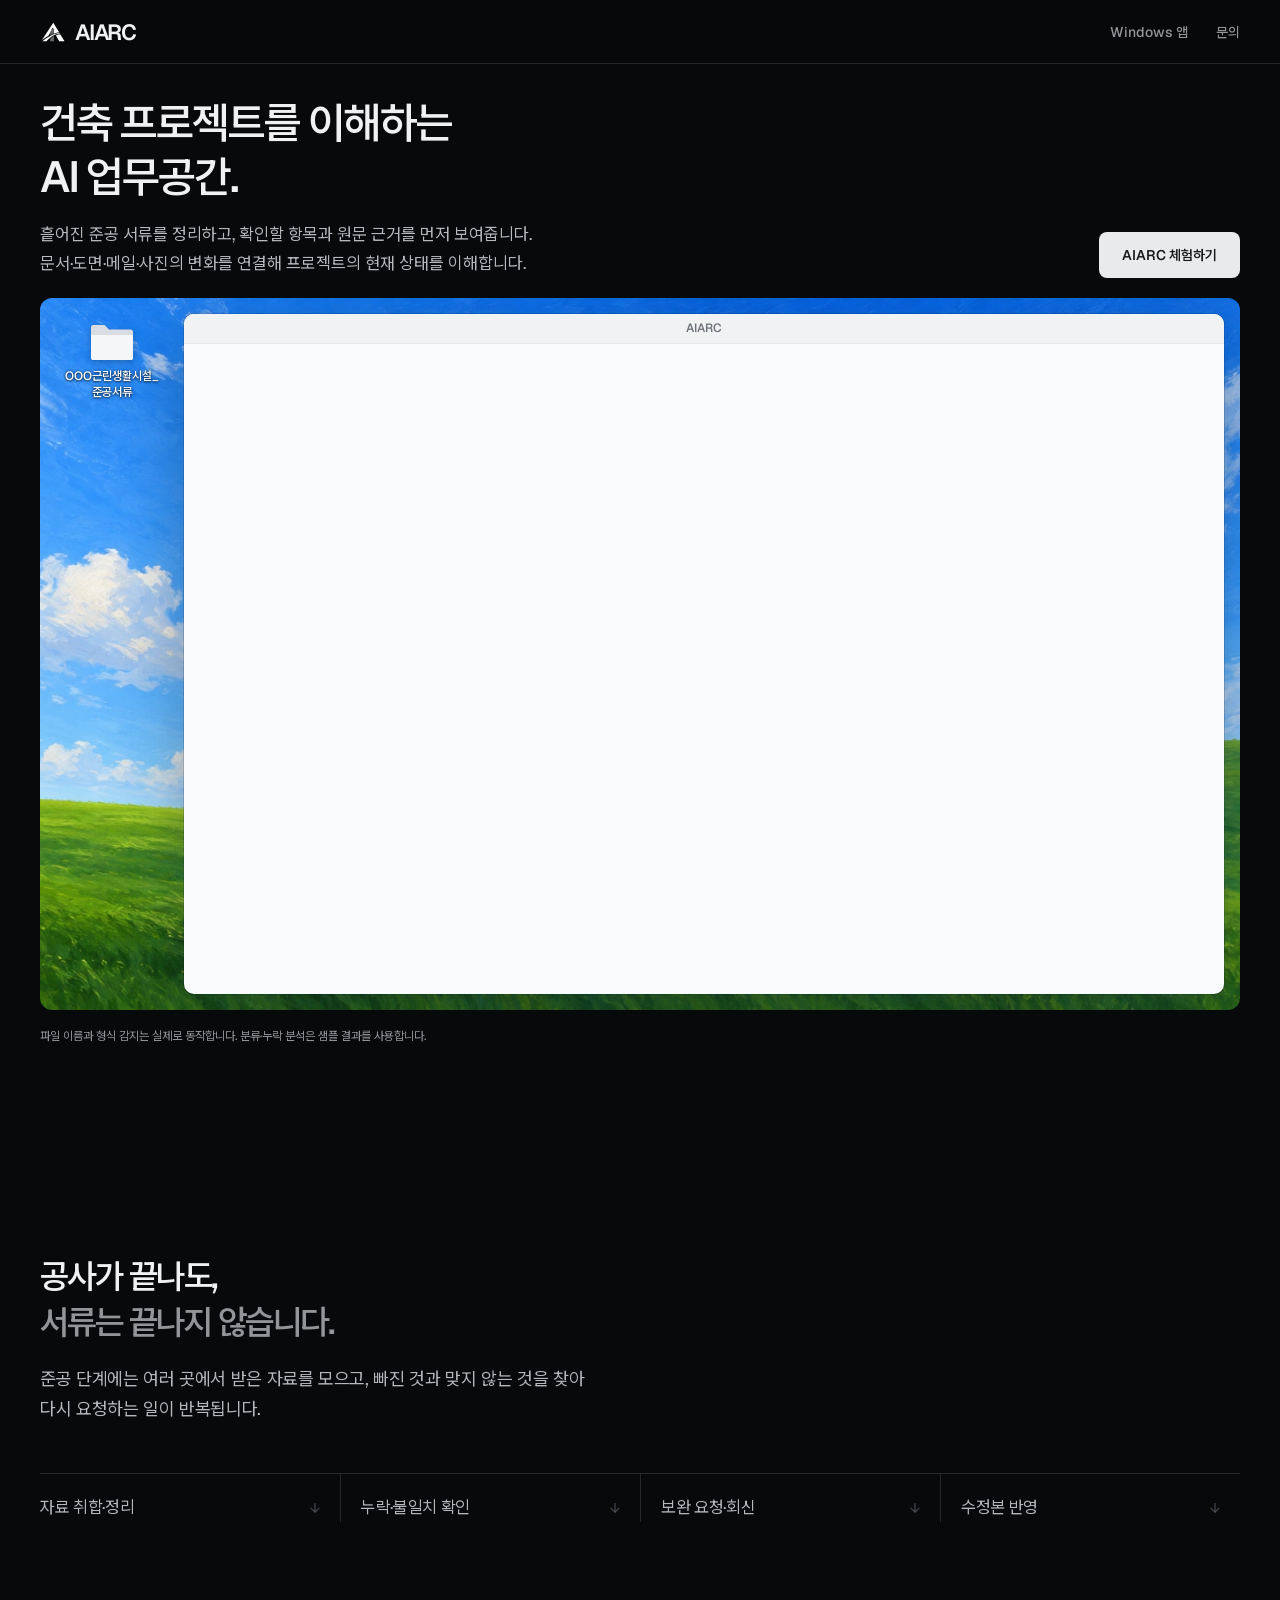
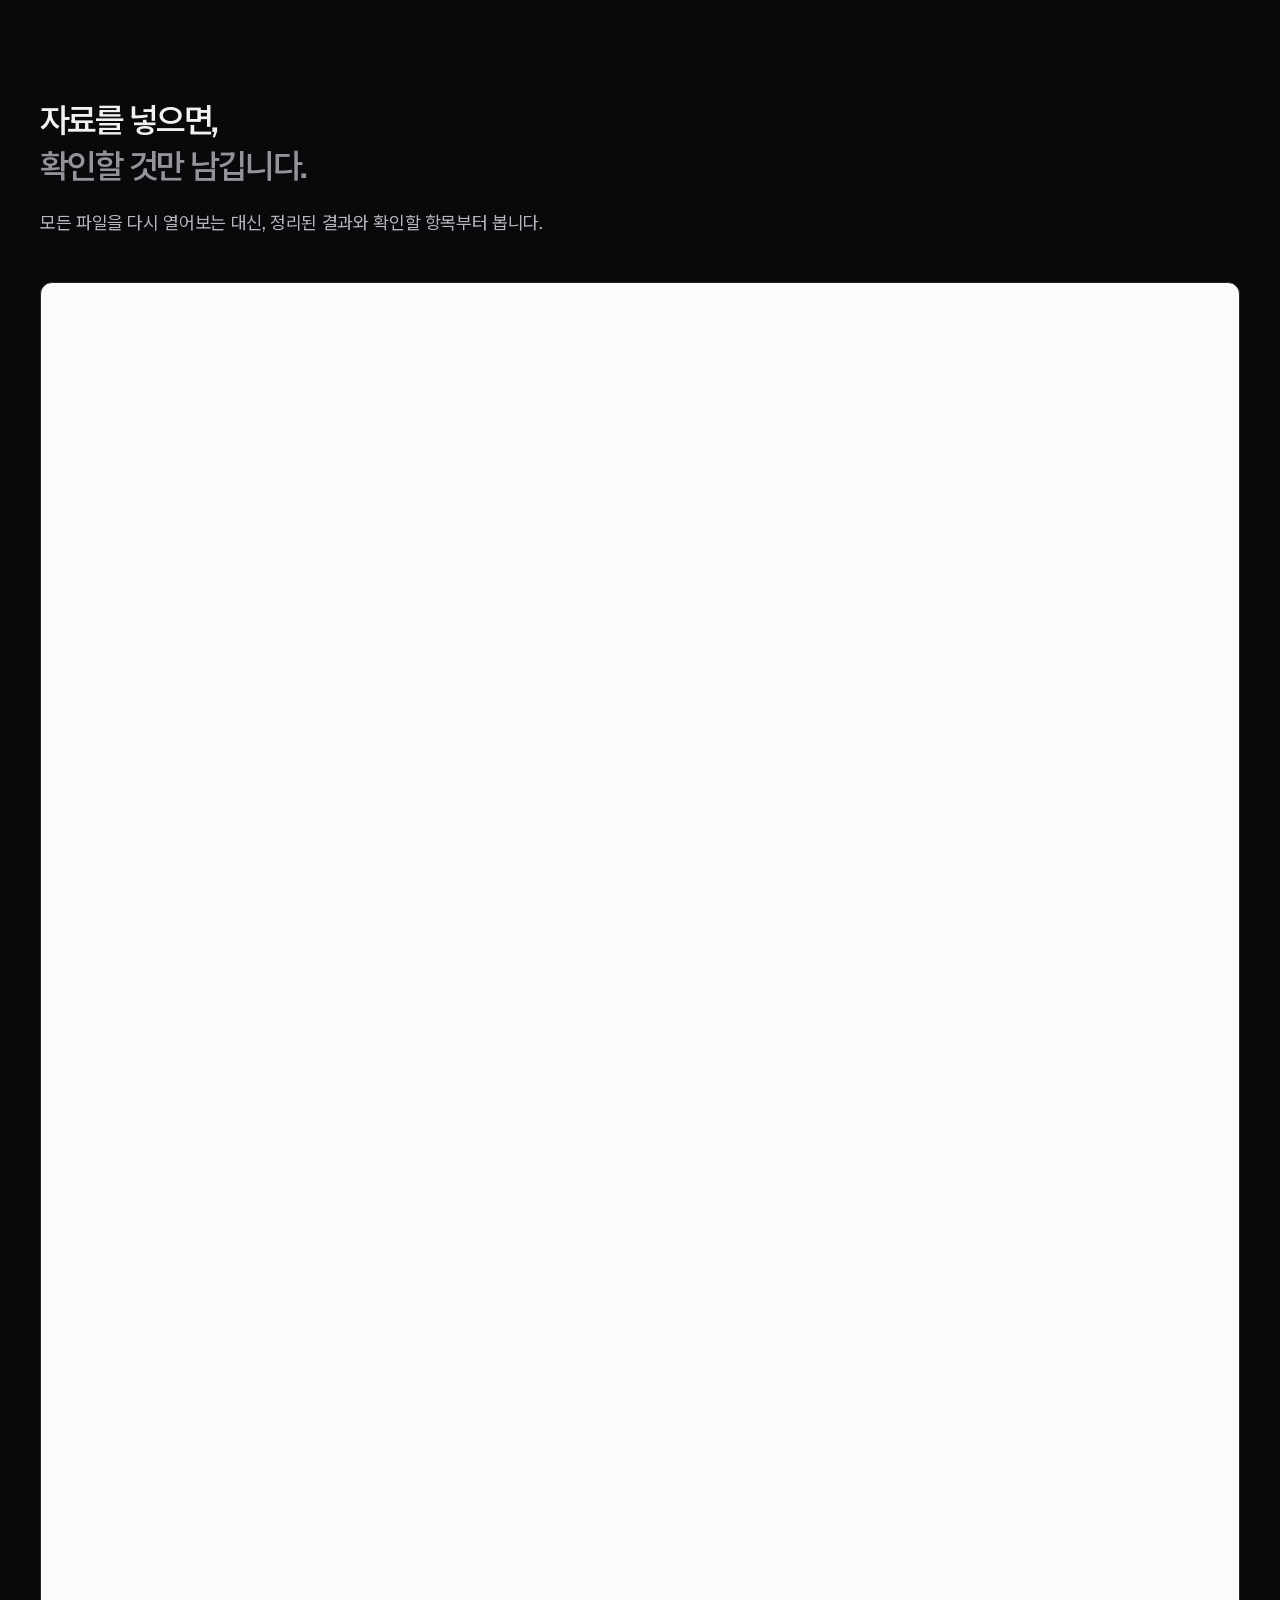
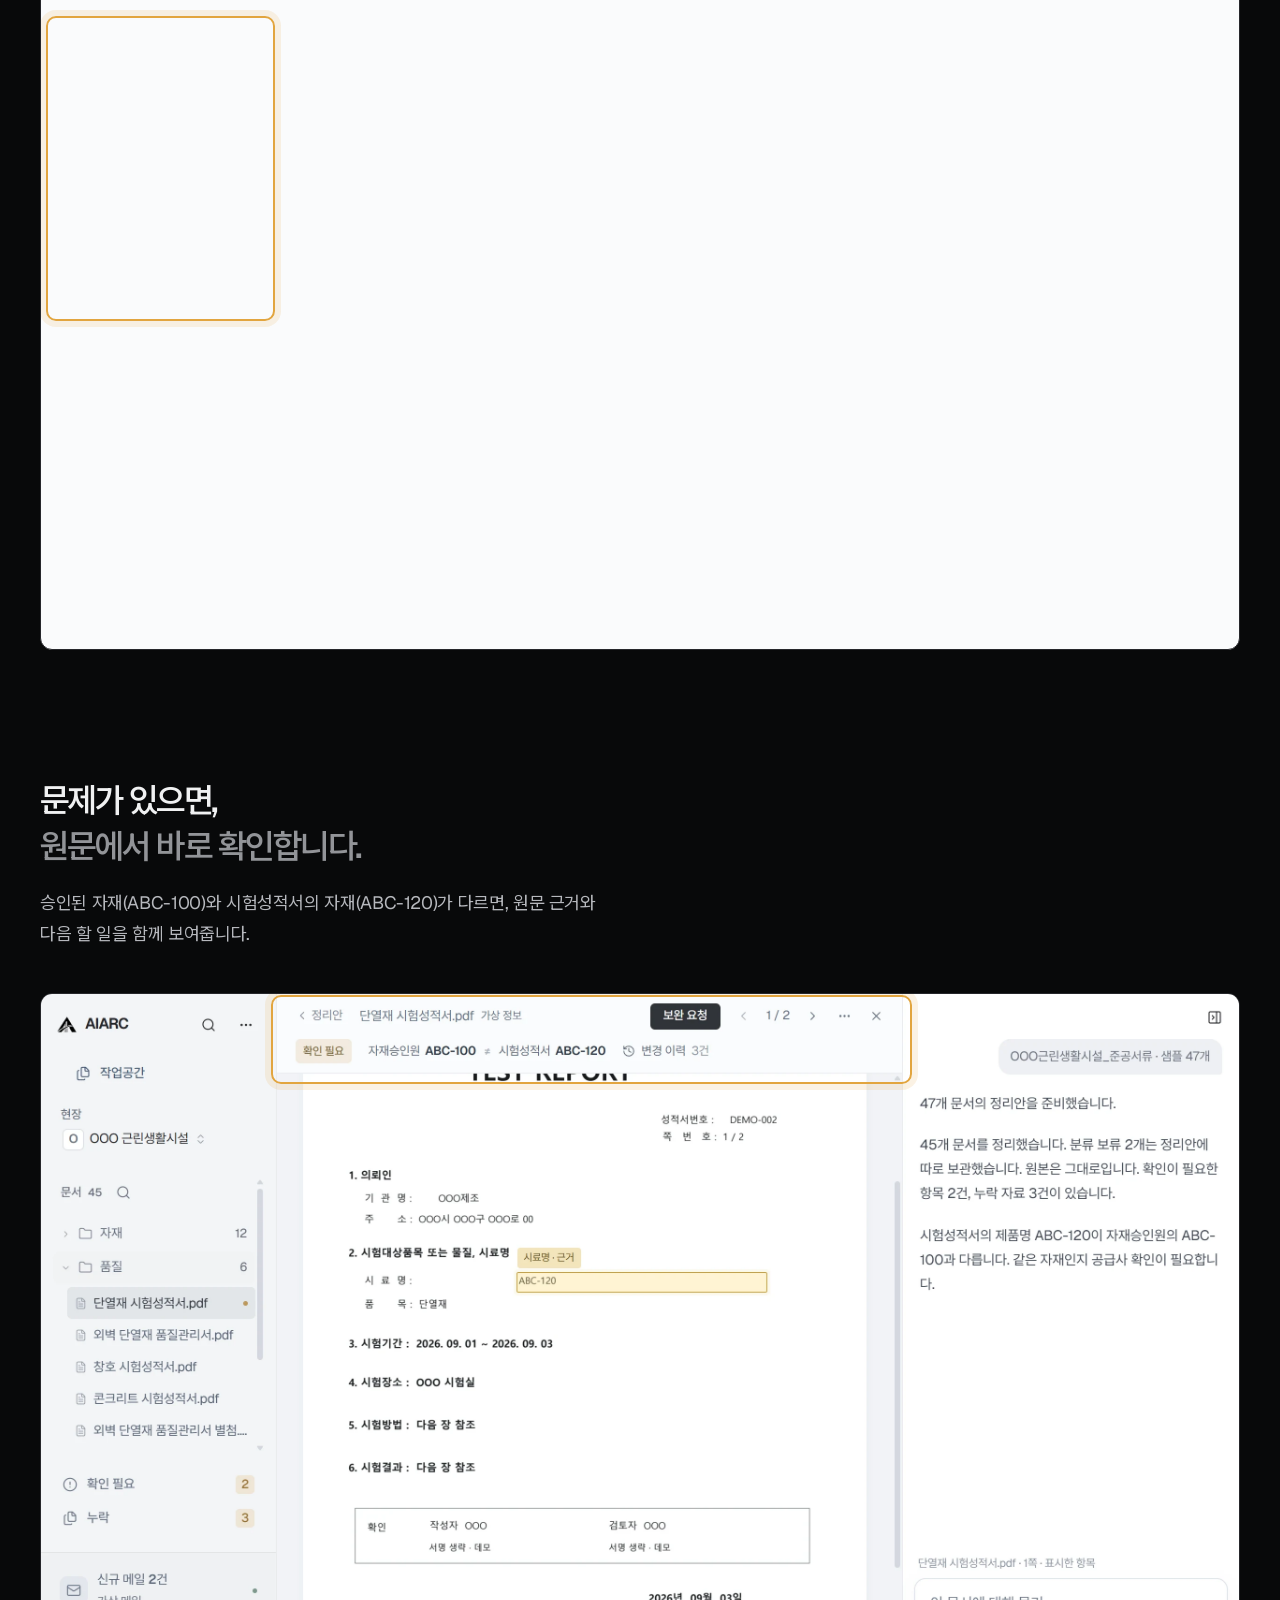
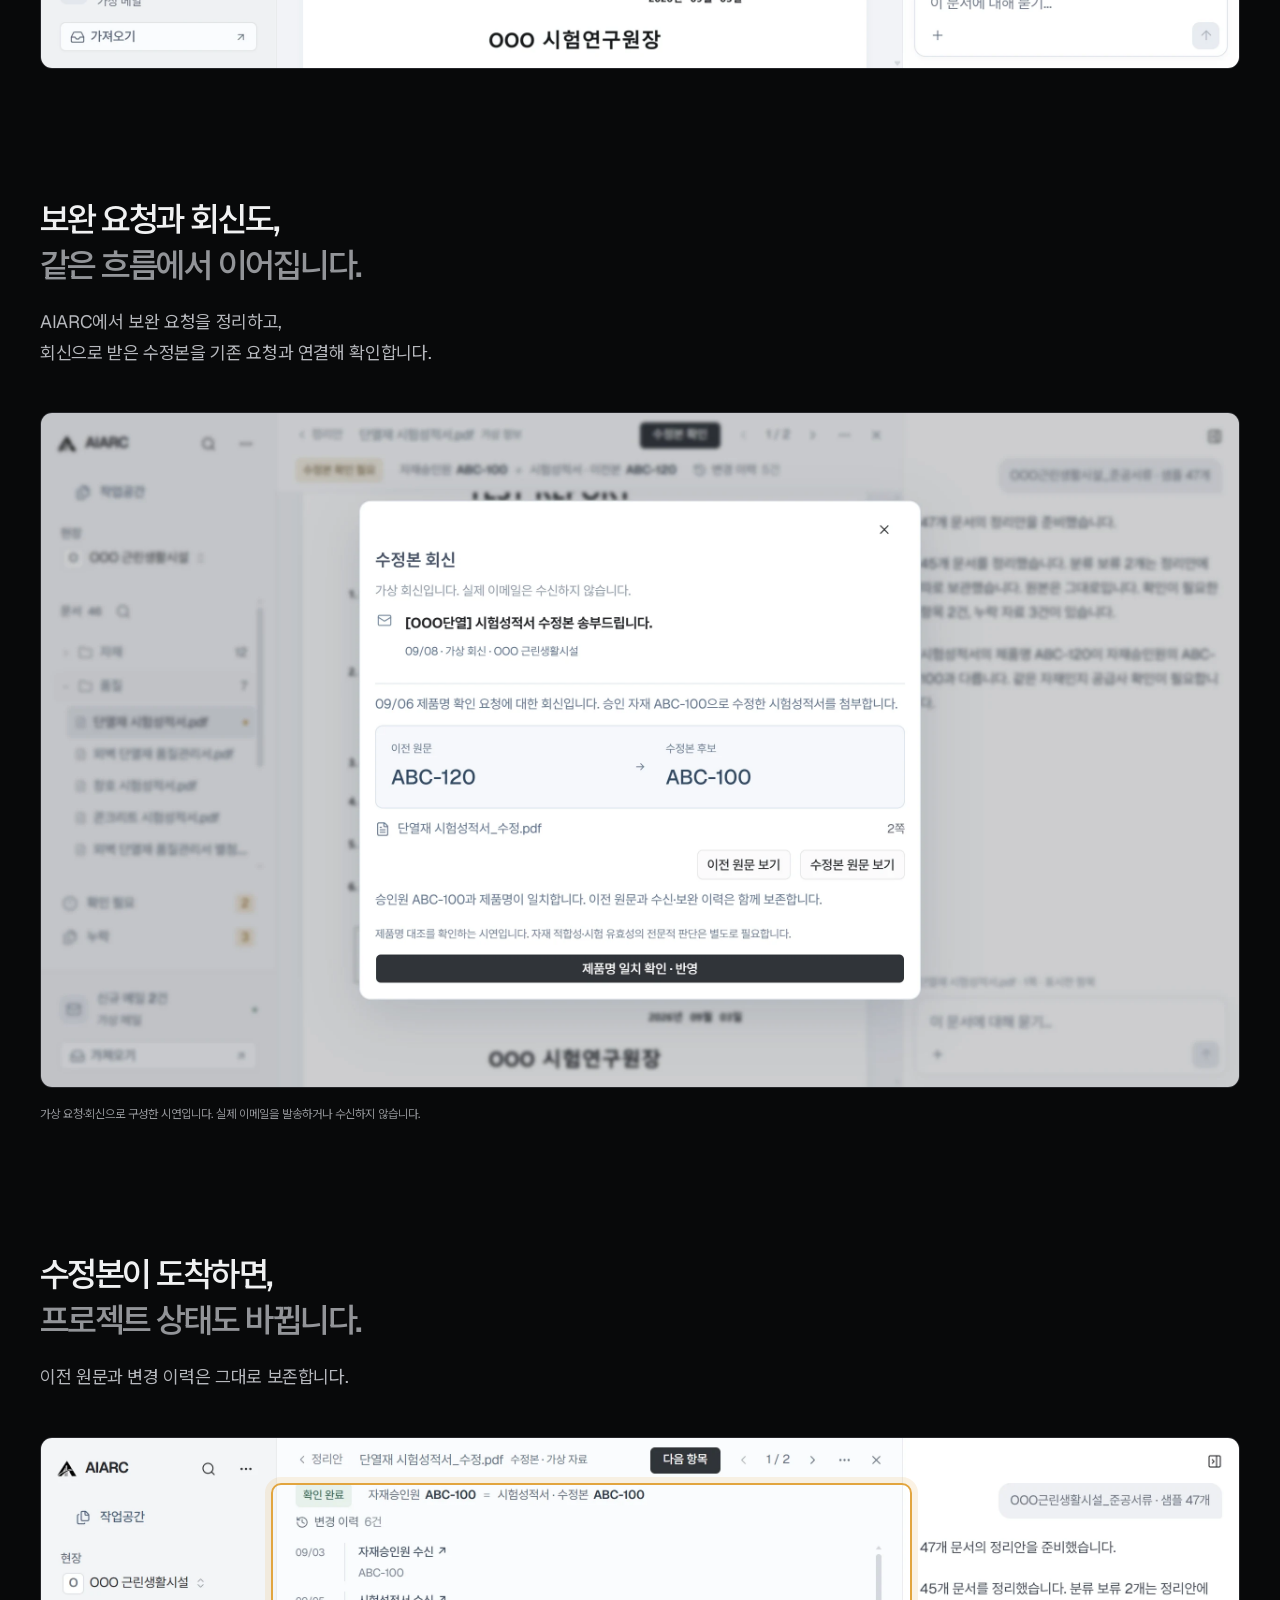
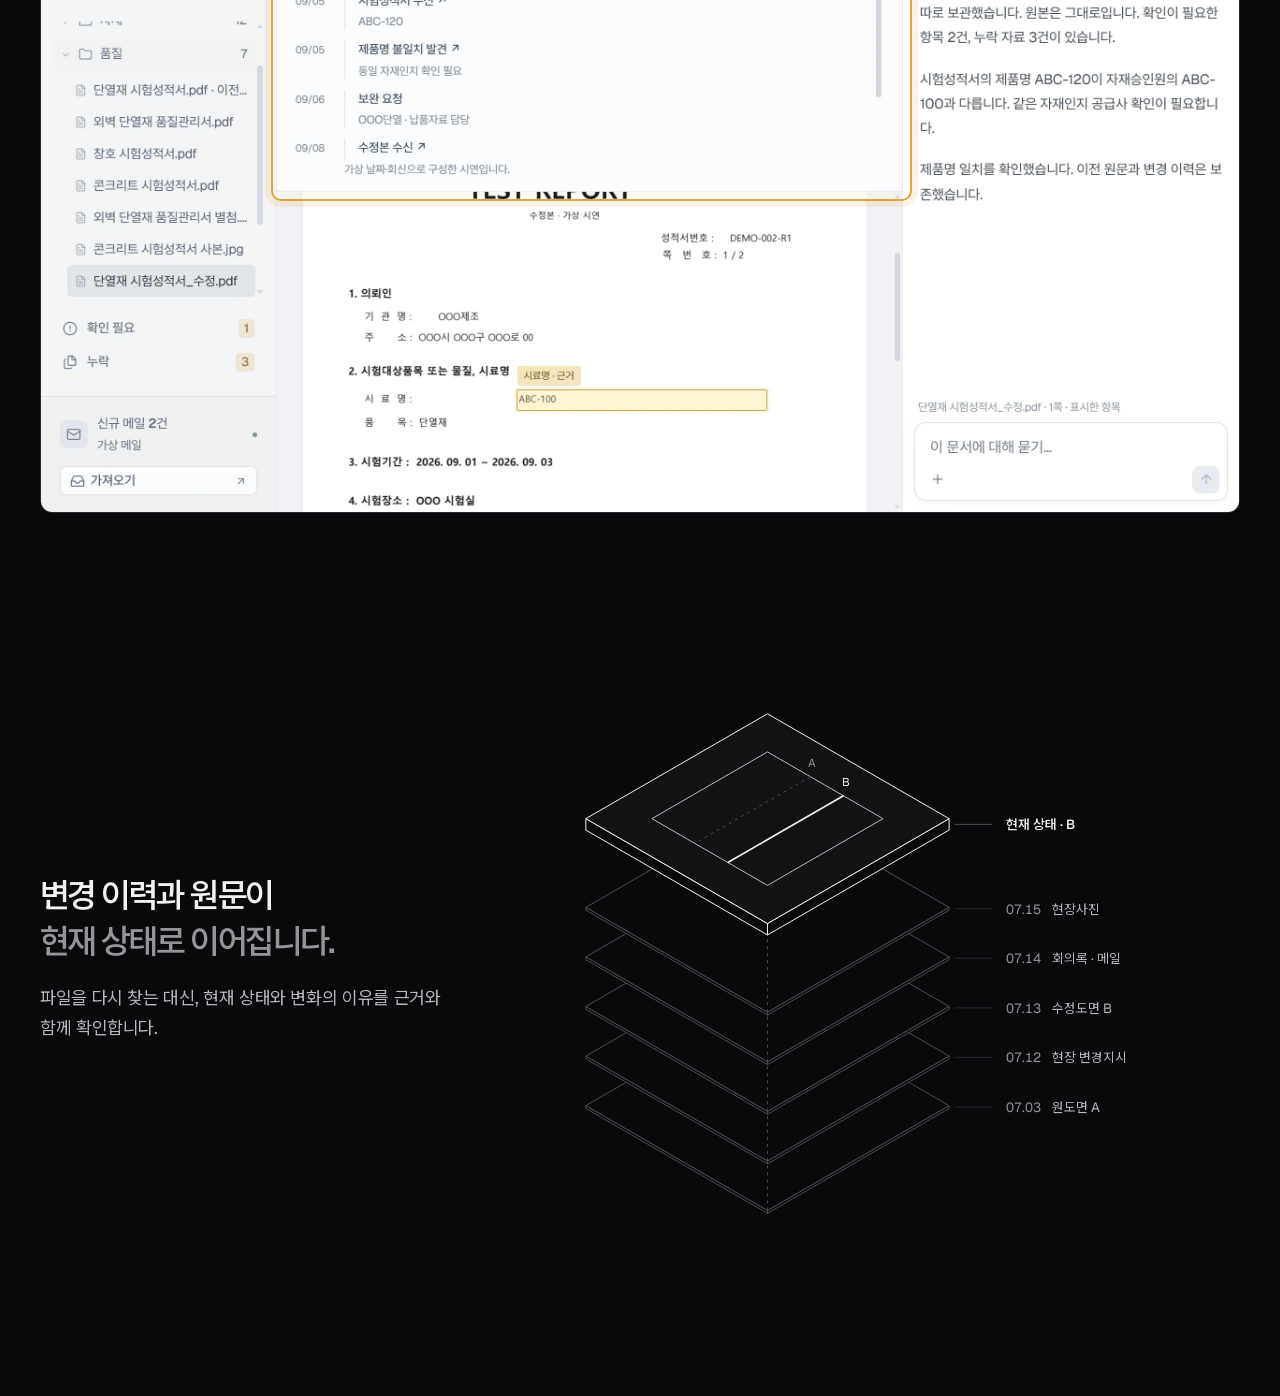
==== index.html @ 5fa77cb4 "feat: make the landing readable for first-time reviewers - Hero says what AIARC does now before the " ====
<!doctype html>
<html lang="ko">
<head>
  <meta charset="UTF-8">
  <meta name="viewport" content="width=device-width, initial-scale=1">
  <meta name="theme-color" content="#08090a">
  <title>AIARC — 건축·건설 AI Project Workspace</title>
  <meta name="description" content="프로젝트의 상태와 변화 이유를 이해하는 건축·건설 AI Project Workspace를 만듭니다. Project State에 필요한 첫 능력을 준공 문서 자동화에서 검증합니다.">
  <meta property="og:title" content="AIARC — 건축·건설 AI Project Workspace">
  <meta property="og:description" content="현재 상태, 변화의 흐름, 원문 근거를 연결하는 Project State. 첫 제품인 준공 문서 자동화에서 시작합니다.">
  <meta property="og:type" content="website">
  <meta property="og:url" content="https://aiarc.kr/">
  <meta property="og:image" content="https://aiarc.kr/og.png?v=9cec74fe">
  <meta property="og:image:secure_url" content="https://aiarc.kr/og.png?v=9cec74fe">
  <meta property="og:image:type" content="image/png">
  <meta property="og:image:alt" content="AIARC">
  <meta name="twitter:card" content="summary_large_image">
  <meta name="twitter:image" content="https://aiarc.kr/og.png?v=9cec74fe">
  <meta name="twitter:image:alt" content="AIARC">
  <link rel="canonical" href="https://aiarc.kr/">
  <link rel="icon" href="./favicon.svg" type="image/svg+xml">
  <link rel="preload" href="./landing/assets/PretendardVariable.woff2" as="font" type="font/woff2" crossorigin>
  <link rel="preload" href="./landing/assets/wallpaper.webp" as="image" type="image/webp" fetchpriority="high">
  <link rel="stylesheet" href="./landing/style.css">
  <script src="./landing/main.js" defer></script>
</head>
<body>
  <a class="skip" href="#main">본문으로 건너뛰기</a>
  <header class="header">
    <nav class="nav wrap" aria-label="주 메뉴">
      <a class="brand" href="#" aria-label="AIARC 홈"><img src="./landing/assets/symbol.svg" width="27" height="27" alt=""><span>AIARC</span></a>
      <div class="nav-links"><a href="#download">Windows 앱</a><a href="mailto:hello@kapapi.dev">문의</a></div>
    </nav>
  </header>

  <main id="main">
    <section class="hero wrap" id="product">
      <h1>건축 프로젝트를 이해하는<br> AI 업무공간.</h1>
      <div class="hero-row">
        <p>흩어진 준공 서류를 정리하고, 확인할 항목과 원문 근거를 먼저 보여줍니다.<br> 문서·도면·메일·사진의 변화를 연결해 프로젝트의 현재 상태를 이해합니다.</p>
        <button class="button" type="button" data-try>AIARC 체험하기</button>
      </div>

      <div class="stage" id="try" data-state="idle">
        <picture class="wallpaper">
          <source srcset="./landing/assets/wallpaper.webp" type="image/webp">
          <img src="./landing/assets/wallpaper.png" width="1672" height="941" alt="" fetchpriority="high">
        </picture>
        <div class="desktop">
          <button class="desk-item" type="button" data-folder aria-label="OOO근린생활시설_준공서류 폴더를 AIARC로 가져오기">
            <svg class="desk-icon folder" viewBox="0 0 48 40" aria-hidden="true" focusable="false"><path class="back" d="M3 5.5A2.5 2.5 0 0 1 5.5 3h11l4.5 4.5h21.5A2.5 2.5 0 0 1 45 10v25.5a2.5 2.5 0 0 1-2.5 2.5h-37A2.5 2.5 0 0 1 3 35.5Z"/><path class="front" d="M3 13h42v22.5a2.5 2.5 0 0 1-2.5 2.5h-37A2.5 2.5 0 0 1 3 35.5Z"/></svg>
            <span>OOO근린생활시설_준공서류</span>
          </button>
        </div>
        <div class="window">
          <div class="window-bar">AIARC</div>
          <div class="window-view">
            <picture class="window-poster">
              <source media="(max-width: 939px)" srcset="./landing/assets/stage-narrow.webp" width="390" height="720">
              <img src="./landing/assets/stage-wide.webp" width="1280" height="800" alt="파일을 기다리는 AIARC 작업공간 첫 화면" decoding="async">
            </picture>
            <iframe title="AIARC 작업공간 시연" tabindex="-1"></iframe>
          </div>
        </div>
        <span class="cursor" aria-hidden="true"><svg viewBox="0 0 22 26" focusable="false"><path d="M3 2.5v19l4.9-4.6 3.2 7.3 3.3-1.5-3.2-7.2H18Z"/></svg><i></i></span>
      </div>
      <div class="stage-foot">
        <p>파일 이름과 형식 감지는 실제로 동작합니다. 분류·누락 분석은 샘플 결과를 사용합니다.</p>
        <button class="text-link" type="button" data-replay hidden>다시 보기</button>
      </div>
      <p class="sr-only" id="stage-status" aria-live="polite"></p>
    </section>

    <section class="section problem wrap" id="problem">
      <h2>공사가 끝나도,<br> <span>서류는 끝나지 않습니다.</span></h2>
      <p class="lead">준공 단계에는 여러 곳에서 받은 자료를 모으고, 빠진 것과 맞지 않는 것을 찾아 다시 요청하는 일이 반복됩니다.</p>
      <ol class="workflow" aria-label="반복되는 준공 문서 업무와 AIARC의 대응">
        <li><a href="#organize">자료 취합·정리</a></li>
        <li><a href="#evidence">누락·불일치 확인</a></li>
        <li><a href="#email-workflow">보완 요청·회신</a></li>
        <li><a href="#revision">수정본 반영</a></li>
      </ol>
    </section>

    <section class="section chapter wrap" id="organize">
      <h2>자료를 넣으면,<br> <span>확인할 것만 남깁니다.</span></h2>
      <p class="lead">모든 파일을 다시 열어보는 대신, 정리된 결과와 확인할 항목부터 봅니다.</p>
      <figure class="product-shot">
        <picture>
          <source media="(max-width: 760px)" srcset="./landing/assets/chapter-organized-mobile.webp" width="780" height="1280">
          <source media="(max-width: 1023px)" srcset="./landing/assets/chapter-organized-tablet.webp" width="1800" height="1280">
          <img src="./landing/assets/chapter-organized-desktop.webp" width="2560" height="1440" loading="lazy" decoding="async" alt="샘플 문서 45개가 자재·품질·감리·공사·준공 문서함으로 정리되고, 확인 필요 2건과 누락 3건이 남은 AIARC 작업공간 전체 화면">
        </picture>
        <span class="focus" style="left:0.94%;top:68.08%;width:17.73%;height:14.72%" aria-hidden="true"></span>
      </figure>
    </section>

    <section class="section chapter wrap" id="evidence">
      <h2>문제가 있으면,<br> <span>원문에서 바로 확인합니다.</span></h2>
      <p class="lead">승인된 <span class="nowrap">자재(ABC-100)와</span> 시험성적서의 <span class="nowrap">자재(ABC-120)가</span> 다르면, 원문 근거와 다음 할 일을 함께 보여줍니다.</p>
      <figure class="product-shot">
        <picture>
          <source media="(max-width: 760px)" srcset="./landing/assets/chapter-evidence-mobile.webp" width="780" height="1280">
          <source media="(max-width: 1023px)" srcset="./landing/assets/chapter-evidence-tablet.webp" width="1800" height="1280">
          <img src="./landing/assets/chapter-evidence-desktop.webp" width="2560" height="1440" loading="lazy" decoding="async" alt="시험성적서의 제품명 ABC-120이 원문에 표시되고, 자재승인원 ABC-100과 다르다는 대화와 보완 요청 버튼이 함께 보이는 AIARC 작업공간 전체 화면">
        </picture>
        <span class="focus" style="left:19.69%;top:1%;width:52.19%;height:10.8%" aria-hidden="true"></span>
      </figure>
    </section>

    <section class="section chapter wrap" id="email-workflow">
      <h2>보완 요청과 회신도,<br> <span>같은 흐름에서 이어집니다.</span></h2>
      <p class="lead">AIARC에서 보완 요청을 정리하고,<br> 회신으로 받은 수정본을 기존 요청과 연결해 확인합니다.</p>
      <picture class="product-shot">
        <source media="(max-width: 760px)" srcset="./landing/assets/chapter-email-mobile.webp" width="1800" height="1800">
        <source media="(max-width: 1023px)" srcset="./landing/assets/chapter-email-tablet.webp" width="1800" height="1280">
        <img src="./landing/assets/chapter-email-desktop.webp" width="2560" height="1440" loading="lazy" decoding="async" alt="전체 AIARC 앱 프레임 위에 열린 가상 수정본 회신. 09/06 제품명 확인 요청과 연결된 회신, 이전 원문 ABC-120과 수정본 후보 ABC-100 비교, 수정본 첨부를 보여줍니다.">
      </picture>
      <div class="stage-foot"><p>가상 요청·회신으로 구성한 시연입니다. 실제 이메일을 발송하거나 수신하지 않습니다.</p></div>
    </section>

    <section class="section chapter wrap" id="revision">
      <h2>수정본이 도착하면,<br> <span>프로젝트 상태도 바뀝니다.</span></h2>
      <p class="lead">이전 원문과 변경 이력은 그대로 보존합니다.</p>
      <figure class="product-shot">
        <picture>
          <source media="(max-width: 760px)" srcset="./landing/assets/chapter-revision-mobile.webp" width="780" height="1280">
          <source media="(max-width: 1023px)" srcset="./landing/assets/chapter-revision-tablet.webp" width="1800" height="1280">
          <img src="./landing/assets/chapter-revision-desktop.webp" width="2560" height="1440" loading="lazy" decoding="async" alt="시험성적서 수정본의 제품명 ABC-100이 자재승인원과 일치해 확인 완료로 바뀌고, 이전본과 변경 이력 6건이 함께 남은 AIARC 작업공간 전체 화면">
        </picture>
        <span class="focus" style="left:19.69%;top:7.6%;width:52.19%;height:44.8%" aria-hidden="true"></span>
      </figure>
    </section>

    <section class="section split wrap" id="project-state">
      <div class="split-copy">
        <h2>변경 이력과 원문이<br> <span>현재 상태로 이어집니다.</span></h2>
        <p class="lead">파일을 다시 찾는 대신, 현재 상태와 변화의 이유를 근거와 함께 확인합니다.</p>
      </div>
      <figure class="state-figure">
        <!-- diagram:state --><svg class="diagram diagram-state" viewBox="-204 -330 700 566" aria-hidden="true" focusable="false"><g class="box sheet"><path class="face side" d="M190.5 110L0 220L0 217L190.5 107Z"/><path class="face front" d="M-190.5 110L0 220L0 217L-190.5 107Z"/><path class="face top" d="M0 -3L190.5 107L0 217L-190.5 107Z"/></g><g class="box sheet"><path class="face side" d="M190.5 58L0 168L0 165L190.5 55Z"/><path class="face front" d="M-190.5 58L0 168L0 165L-190.5 55Z"/><path class="face top" d="M0 -55L190.5 55L0 165L-190.5 55Z"/></g><g class="box sheet"><path class="face side" d="M190.5 6L0 116L0 113L190.5 3Z"/><path class="face front" d="M-190.5 6L0 116L0 113L-190.5 3Z"/><path class="face top" d="M0 -107L190.5 3L0 113L-190.5 3Z"/></g><g class="box sheet"><path class="face side" d="M190.5 -46L0 64L0 61L190.5 -49Z"/><path class="face front" d="M-190.5 -46L0 64L0 61L-190.5 -49Z"/><path class="face top" d="M0 -159L190.5 -49L0 61L-190.5 -49Z"/></g><g class="box sheet"><path class="face side" d="M190.5 -98L0 12L0 9L190.5 -101Z"/><path class="face front" d="M-190.5 -98L0 12L0 9L-190.5 -101Z"/><path class="face top" d="M0 -211L190.5 -101L0 9L-190.5 -101Z"/></g><path class="thread" d="M0 217L0 168"/><path class="thread" d="M0 165L0 116"/><path class="thread" d="M0 113L0 64"/><path class="thread" d="M0 61L0 12"/><path class="thread" d="M0 9L0 -72"/><g class="box current"><path class="face side" d="M190.5 -182L0 -72L0 -84L190.5 -194Z"/><path class="face front" d="M-190.5 -182L0 -72L0 -84L-190.5 -194Z"/><path class="face top" d="M0 -304L190.5 -194L0 -84L-190.5 -194Z"/></g><path class="plan" d="M0 -264L121.2 -194L0 -124L-121.2 -194Z"/><path class="plan-old" d="M45 -238L-76.2 -168"/><path class="plan-new" d="M79.7 -218L-41.6 -148"/><text class="mark dim" x="43" y="-248">A</text><text class="mark" x="77.7" y="-228">B</text><path class="leader" d="M196.5 108.5H236"/><text class="label" x="250" y="113.5"><tspan class="date">07.03</tspan><tspan dx="12">원도면 A</tspan></text><path class="leader" d="M196.5 56.5H236"/><text class="label" x="250" y="61.5"><tspan class="date">07.12</tspan><tspan dx="12">현장 변경지시</tspan></text><path class="leader" d="M196.5 4.5H236"/><text class="label" x="250" y="9.5"><tspan class="date">07.13</tspan><tspan dx="12">수정도면 B</tspan></text><path class="leader" d="M196.5 -47.5H236"/><text class="label" x="250" y="-42.5"><tspan class="date">07.14</tspan><tspan dx="12">회의록 · 메일</tspan></text><path class="leader" d="M196.5 -99.5H236"/><text class="label" x="250" y="-94.5"><tspan class="date">07.15</tspan><tspan dx="12">현장사진</tspan></text><path class="leader strong" d="M196.5 -188H236"/><text class="label strong" x="250" y="-183">현재 상태 · B</text></svg>
        <figcaption>
          <ol class="state-legend">
            <li><time>07.03</time>원도면 A</li>
            <li><time>07.12</time>현장 변경지시</li>
            <li><time>07.13</time>수정도면 B</li>
            <li><time>07.14</time>회의록 · 메일</li>
            <li><time>07.15</time>현장사진</li>
            <li class="now">현재 상태 · B</li>
          </ol>
        </figcaption>
      </figure>
    </section>

    <section class="section wrap" id="expansion">
      <h2 class="statement">준공 자동화에서 시작해,<br> <span>건설 AI 업무 인프라로 확장합니다.</span></h2>
      <p class="row-label" id="progression-label">제품 단계</p>
      <ol class="progression" aria-labelledby="progression-label">
        <li class="now">준공 문서 자동화<small>현재</small></li>
        <li>AI Project Workspace</li>
        <li>Project Intelligence</li>
        <li>Architecture / Construction Agent</li>
      </ol>
      <p class="row-label" id="expansion-label">연결하는 업무 범위</p>
      <ol class="expansion" aria-labelledby="expansion-label">
        <li><!-- diagram:expansion-0 --><svg class="diagram" viewBox="-188.1 -108 376.2 211" aria-hidden="true" focusable="false"><path class="ground dashed" d="M0 -50L86.6 0L0 50L-86.6 0Z"/><g class="box "><path class="face side" d="M34.6 0L0 20L0 -20L34.6 -40Z"/><path class="face front" d="M-34.6 0L0 20L0 -20L-34.6 -40Z"/><path class="face top" d="M0 -60L34.6 -40L0 -20L-34.6 -40Z"/></g></svg>한 사람</li>
        <li><!-- diagram:expansion-1 --><svg class="diagram" viewBox="-188.1 -108 376.2 211" aria-hidden="true" focusable="false"><path class="ground" d="M0 -75L129.9 0L0 75L-129.9 0Z"/><g class="box building"><path class="face side" d="M52 0L0 30L0 -40L52 -70Z"/><path class="face front" d="M-52 0L0 30L0 -40L-52 -70Z"/><path class="face top" d="M0 -100L52 -70L0 -40L-52 -70Z"/></g></svg>한 프로젝트</li>
        <li><!-- diagram:expansion-2 --><svg class="diagram" viewBox="-188.1 -108 376.2 211" aria-hidden="true" focusable="false"><path class="ground" d="M0 -75L129.9 0L0 75L-129.9 0Z"/><path class="link" d="M-77.9 -25L0 -40"/><path class="link" d="M77.9 -25L0 -40"/><path class="link" d="M39.8 35L0 -40"/><path class="link" d="M-39.8 35L0 -40"/><g class="box building"><path class="face side" d="M52 0L0 30L0 -40L52 -70Z"/><path class="face front" d="M-52 0L0 30L0 -40L-52 -70Z"/><path class="face top" d="M0 -100L52 -70L0 -40L-52 -70Z"/></g><g class="box "><path class="face side" d="M-64.1 -17L-77.9 -9L-77.9 -25L-64.1 -33Z"/><path class="face front" d="M-91.8 -17L-77.9 -9L-77.9 -25L-91.8 -33Z"/><path class="face top" d="M-77.9 -41L-64.1 -33L-77.9 -25L-91.8 -33Z"/></g><g class="box "><path class="face side" d="M91.8 -17L77.9 -9L77.9 -25L91.8 -33Z"/><path class="face front" d="M64.1 -17L77.9 -9L77.9 -25L64.1 -33Z"/><path class="face top" d="M77.9 -41L91.8 -33L77.9 -25L64.1 -33Z"/></g><g class="box "><path class="face side" d="M53.7 43L39.8 51L39.8 35L53.7 27Z"/><path class="face front" d="M26 43L39.8 51L39.8 35L26 27Z"/><path class="face top" d="M39.8 19L53.7 27L39.8 35L26 27Z"/></g><g class="box "><path class="face side" d="M-26 43L-39.8 51L-39.8 35L-26 27Z"/><path class="face front" d="M-53.7 43L-39.8 51L-39.8 35L-53.7 27Z"/><path class="face top" d="M-39.8 19L-26 27L-39.8 35L-53.7 27Z"/></g></svg>프로젝트 참여자</li>
        <li><!-- diagram:expansion-3 --><svg class="diagram" viewBox="-188.1 -108 376.2 211" aria-hidden="true" focusable="false"><path class="ground dashed" d="M0 -95L164.5 0L0 95L-164.5 0Z"/><path class="ground" d="M-79.7 -38L-13.9 0L-79.7 38L-145.5 0Z"/><g class="box building"><path class="face side" d="M-53.3 0L-79.7 15.2L-79.7 -26.8L-53.3 -42Z"/><path class="face front" d="M-106 0L-79.7 15.2L-79.7 -26.8L-106 -42Z"/><path class="face top" d="M-79.7 -57.2L-53.3 -42L-79.7 -26.8L-106 -42Z"/></g><path class="ground" d="M79.7 -38L145.5 0L79.7 38L13.9 0Z"/><g class="box building"><path class="face side" d="M106 0L79.7 15.2L79.7 -40.8L106 -56Z"/><path class="face front" d="M53.3 0L79.7 15.2L79.7 -40.8L53.3 -56Z"/><path class="face top" d="M79.7 -71.2L106 -56L79.7 -40.8L53.3 -56Z"/></g></svg>회사</li>
        <li><!-- diagram:expansion-4 --><svg class="diagram" viewBox="-188.1 -108 376.2 211" aria-hidden="true" focusable="false"><path class="ground dashed" d="M-86.6 -46L-6.9 0L-86.6 46L-166.3 0Z"/><g class="box building"><path class="face side" d="M-86.6 -9.2L-105.7 1.8L-105.7 -34.2L-86.6 -45.2Z"/><path class="face front" d="M-124.8 -9.2L-105.7 1.8L-105.7 -34.2L-124.8 -45.2Z"/><path class="face top" d="M-105.7 -56.2L-86.6 -45.2L-105.7 -34.2L-124.8 -45.2Z"/></g><g class="box building"><path class="face side" d="M-35.6 -1.8L-54.7 9.2L-54.7 -40.8L-35.6 -51.8Z"/><path class="face front" d="M-73.9 -1.8L-54.7 9.2L-54.7 -40.8L-73.9 -51.8Z"/><path class="face top" d="M-54.7 -62.9L-35.6 -51.8L-54.7 -40.8L-73.9 -51.8Z"/></g><path class="ground dashed" d="M86.6 -46L166.3 0L86.6 46L6.9 0Z"/><g class="box building"><path class="face side" d="M86.6 -9.2L67.5 1.8L67.5 -42.2L86.6 -53.2Z"/><path class="face front" d="M48.4 -9.2L67.5 1.8L67.5 -42.2L48.4 -53.2Z"/><path class="face top" d="M67.5 -64.2L86.6 -53.2L67.5 -42.2L48.4 -53.2Z"/></g><g class="box building"><path class="face side" d="M137.6 -1.8L118.5 9.2L118.5 -22.8L137.6 -33.8Z"/><path class="face front" d="M99.4 -1.8L118.5 9.2L118.5 -22.8L99.4 -33.8Z"/><path class="face top" d="M118.5 -44.9L137.6 -33.8L118.5 -22.8L99.4 -33.8Z"/></g><path class="link strong" d="M-52 -28L52 -28"/></svg>회사와 회사 사이의 업무</li>
        <li><!-- diagram:expansion-5 --><svg class="diagram" viewBox="-188.1 -108 376.2 211" aria-hidden="true" focusable="false"><path class="ground dashed" d="M-138.6 -24L-97 0L-138.6 24L-180.1 0Z"/><path class="ground dashed" d="M138.6 -24L180.1 0L138.6 24L97 0Z"/><path class="ground dashed" d="M0 -90L41.6 -66L0 -42L-41.6 -66Z"/><path class="ground dashed" d="M0 42L41.6 66L0 90L-41.6 66Z"/><path class="ground dashed" d="M76.2 -76L117.8 -52L76.2 -28L34.6 -52Z"/><path class="ground dashed" d="M-76.2 -76L-34.6 -52L-76.2 -28L-117.8 -52Z"/><path class="link" d="M-138.6 -18L0 48"/><path class="link" d="M0 48L138.6 -18"/><path class="link" d="M138.6 -18L76.2 -70"/><path class="link" d="M76.2 -70L0 -84"/><path class="link" d="M0 -84L-76.2 -70"/><path class="link" d="M-76.2 -70L-138.6 -18"/><path class="link" d="M0 -84L0 48"/><path class="link" d="M-138.6 -18L76.2 -70"/><g class="box building"><path class="face side" d="M-119.5 0L-138.6 11L-138.6 -19L-119.5 -30Z"/><path class="face front" d="M-157.6 0L-138.6 11L-138.6 -19L-157.6 -30Z"/><path class="face top" d="M-138.6 -41L-119.5 -30L-138.6 -19L-157.6 -30Z"/></g><g class="box building"><path class="face side" d="M157.6 0L138.6 11L138.6 -13L157.6 -24Z"/><path class="face front" d="M119.5 0L138.6 11L138.6 -13L119.5 -24Z"/><path class="face top" d="M138.6 -35L157.6 -24L138.6 -13L119.5 -24Z"/></g><g class="box building"><path class="face side" d="M19.1 -66L0 -55L0 -75L19.1 -86Z"/><path class="face front" d="M-19.1 -66L0 -55L0 -75L-19.1 -86Z"/><path class="face top" d="M0 -97L19.1 -86L0 -75L-19.1 -86Z"/></g><g class="box building"><path class="face side" d="M19.1 66L0 77L0 41L19.1 30Z"/><path class="face front" d="M-19.1 66L0 77L0 41L-19.1 30Z"/><path class="face top" d="M0 19L19.1 30L0 41L-19.1 30Z"/></g><g class="box building"><path class="face side" d="M95.3 -52L76.2 -41L76.2 -63L95.3 -74Z"/><path class="face front" d="M57.2 -52L76.2 -41L76.2 -63L57.2 -74Z"/><path class="face top" d="M76.2 -85L95.3 -74L76.2 -63L57.2 -74Z"/></g><g class="box building"><path class="face side" d="M-57.2 -52L-76.2 -41L-76.2 -67L-57.2 -78Z"/><path class="face front" d="M-95.3 -52L-76.2 -41L-76.2 -67L-95.3 -78Z"/><path class="face top" d="M-76.2 -89L-57.2 -78L-76.2 -67L-95.3 -78Z"/></g></svg>건설 업무 네트워크</li>
      </ol>
    </section>

    <section class="section download wrap" id="download">
      <h2>브라우저와 Windows에서<br> <span>직접 체험하세요.</span></h2>
      <div class="download-actions">
        <button class="button" type="button" data-try>AIARC 체험하기</button>
        <a class="button secondary" href="https://github.com/KapapiDev/AIARC/releases/download/v0.6.0-workspace-demo/AIARC-Workspace-Demo-Windows-x64-Portable.exe" download>Windows 시연 앱 다운로드</a>
        <small>Windows 10/11 · 64-bit · Portable · 설치 없이 실행</small>
      </div>
      <dl class="scope" aria-label="시연 범위">
        <div><dt>실제로 동작합니다</dt><dd>파일·폴더·ZIP 감지, 문서 열기와 원문 근거 이동, 화면 조작</dd></div>
        <div><dt>샘플 데이터로 시연합니다</dt><dd>분류·누락 분석, 보완 요청·회신, 상태 변화</dd></div>
      </dl>
      <p class="scope-note">원본 문서는 변경하지 않으며, 전문적·법적 최종 판단은 사람이 합니다.</p>
    </section>
  </main>

  <footer class="footer wrap">
    <a class="brand" href="#" aria-label="AIARC 홈"><img src="./landing/assets/symbol.svg" width="27" height="27" alt=""><span>AIARC</span></a>
    <div class="footer-links"><a href="https://github.com/KapapiDev/AIARC" target="_blank" rel="noopener noreferrer">GitHub ↗</a><a href="mailto:hello@kapapi.dev">문의하기 ↗</a><a href="mailto:hello@kapapi.dev?subject=AIARC%20데모%20피드백">피드백 보내기 ↗</a></div>
    <div class="footer-bottom"><span>© 2026 AIARC</span></div>
  </footer>
  <button class="back-to-top" type="button" aria-label="맨 위로" hidden><svg width="18" height="18" viewBox="0 0 24 24" fill="none" stroke="currentColor" stroke-width="1.5" aria-hidden="true" focusable="false"><path d="m6 12 6-6 6 6M12 6v12"/></svg></button>
</body>
</html>
---- landing/style.css ----
@font-face{font-family:Pretendard;src:url('./assets/PretendardVariable.woff2') format('woff2');font-weight:100 900;font-display:swap}
@font-face{font-family:Geist;src:url('./assets/Geist.woff2') format('woff2');font-weight:100 900;font-display:swap}
/* Layers: stage content 0-3; sticky navigation 10. Radii: buttons 8, frames 12.
   The landing has one fixed dark presentation: no light tokens, no theme switch. */
:root{color-scheme:dark;--bg:#08090a;--surface:#111214;--surface-raised:#191a1d;--text:#f0f1f2;--muted:#929498;--soft:#b6b8bd;--line:#26272b;--figure:#4a4c52;--button:#e9eaec;--button-text:#151618;--focus:#abbfff;--logo:invert(1);--nav:rgb(8 9 10 / .94)}
*{box-sizing:border-box}
html{scroll-padding-top:90px}
body{margin:0;background:var(--bg);color:var(--text);font-family:Geist,Pretendard,-apple-system,BlinkMacSystemFont,sans-serif;font-size:16px;-webkit-font-smoothing:antialiased}
a{color:inherit;text-decoration:none}
button{font:inherit;color:inherit;cursor:pointer;border:0;background:none;padding:0;-webkit-tap-highlight-color:transparent}
button:focus-visible,a:focus-visible,summary:focus-visible{outline:2px solid var(--focus);outline-offset:4px}
img{display:block;max-width:100%;height:auto}
h1,h2,p,figure,ol{margin:0}
h1,h2{font-weight:560;letter-spacing:-.045em;text-wrap:balance;word-break:keep-all}
h2 span{color:var(--muted)}
p{word-break:keep-all;text-wrap:pretty}
.wrap{max-width:1376px;margin-inline:auto;padding-inline:40px}
.skip{position:fixed;left:16px;top:-100px;background:var(--button);color:var(--button-text);padding:12px;z-index:11}.skip:focus{top:12px}
.sr-only{position:absolute;width:1px;height:1px;overflow:hidden;clip-path:inset(50%);white-space:nowrap}

.header{height:64px;position:sticky;top:0;border-bottom:1px solid var(--line);background:var(--nav);backdrop-filter:blur(14px);z-index:10}
.nav{display:flex;align-items:center;justify-content:space-between;height:100%}
.brand{display:inline-flex;align-items:center;gap:9px;font-size:22px;font-weight:620;letter-spacing:-.055em}
.brand img{filter:var(--logo);width:26px;height:26px}
.nav-links{display:flex;gap:28px;font-size:14px;font-weight:510;color:var(--muted)}
.nav-links a:hover{color:var(--text)}

.button{display:inline-flex;justify-content:center;align-items:center;min-height:46px;padding:0 22px;border-radius:8px;background:var(--button);color:var(--button-text);font-size:14px;font-weight:560;border:1px solid transparent;white-space:nowrap;transition:opacity .2s,transform .2s}
.button:hover{opacity:.88}.button:active{transform:translateY(1px)}
.button.secondary{background:var(--surface);border-color:var(--line);color:var(--text)}
.text-link{font-size:13px;color:var(--soft)}.text-link:hover{color:var(--text)}

/* Hero: identity, one invitation, and the product right under it. */
.hero{padding-top:48px;padding-bottom:96px}
.hero h1{font-size:clamp(40px,3.4vw,52px);line-height:1.24}
.hero-row{display:flex;align-items:flex-end;justify-content:space-between;gap:36px;margin-top:22px}
.hero-row p{font-size:17px;line-height:1.7;color:var(--soft);max-width:640px}

/* Try AIARC: a desktop on the approved wallpaper, with the real browser demo in a window. */
.stage{position:relative;isolation:isolate;overflow:hidden;margin-top:28px;border-radius:12px;display:grid;grid-template-columns:112px minmax(0,1fr);gap:16px;align-items:start;padding:24px 24px 24px 16px;user-select:none;-webkit-user-select:none}
.wallpaper,.wallpaper img{position:absolute;inset:0;width:100%;height:100%;z-index:-1}
.wallpaper img{object-fit:cover;object-position:center 40%}
.desktop{display:grid;gap:14px;justify-items:center}
.desk-item{display:grid;justify-items:center;gap:6px;width:104px;padding:8px 4px;border-radius:8px;color:#fff;font-size:12px;font-weight:520;line-height:1.35;text-align:center;overflow-wrap:anywhere;text-shadow:0 0 3px rgb(0 20 40 / .75),0 1px 2px rgb(0 0 0 / .6)}
button.desk-item{cursor:grab;touch-action:none}
button.desk-item:focus-visible{background:rgb(255 255 255 / .16)}
@media(hover:hover){button.desk-item:hover{background:rgb(255 255 255 / .16)}}
.desk-item.is-lifted{opacity:.45}
.desk-icon{width:48px;height:40px;filter:drop-shadow(0 2px 3px rgb(0 0 0 / .25))}
.folder .back{fill:#d9dde3}.folder .front{fill:#f4f6f8}
.drag-ghost{position:absolute;left:0;top:0;z-index:3;pointer-events:none;opacity:.92}
/* The stage fits one viewport where it can, but the app never drops below ~0.8 scale for it. */
.window{--chrome:78px;justify-self:center;width:100%;max-width:max(1024px,min(1100px,calc((100svh - 64px - var(--chrome)) * 1.6)));border-radius:10px;overflow:hidden;background:#fafbfc;box-shadow:0 0 0 1px rgb(14 30 48 / .16),0 24px 70px rgb(14 36 60 / .38)}
.window-bar{height:30px;display:grid;place-items:center;border-bottom:1px solid #e4e6ea;background:#f1f2f4;color:#6b6f76;font-size:12px;font-weight:540;letter-spacing:.01em}
.window-view{--s:1;position:relative;aspect-ratio:1280/800;overflow:hidden}
.window-poster img{width:100%;height:100%}
.window-view iframe{position:absolute;left:0;top:0;width:1280px;height:800px;border:0;background:#fafbfc;transform:scale(var(--s));transform-origin:0 0;opacity:0;pointer-events:none}
.stage[data-live=ready] iframe{opacity:1;pointer-events:auto}
.cursor{position:absolute;left:0;top:0;z-index:4;width:22px;height:26px;opacity:0;pointer-events:none;will-change:transform}
.cursor svg{display:block;width:22px;height:26px;filter:drop-shadow(0 1px 1.5px rgb(0 0 0 / .4))}
.cursor path{fill:#16181b;stroke:#fff;stroke-width:1.4;stroke-linejoin:round}
.cursor i{position:absolute;left:-9px;top:-8px;width:24px;height:24px;border-radius:50%;border:2px solid rgb(22 24 27 / .55);opacity:0}
.stage-foot{display:flex;align-items:baseline;justify-content:space-between;gap:24px;margin-top:16px;font-size:12px;line-height:1.7;color:var(--muted)}

/* Sections: one message each. */
.section{padding-block:112px}
.section h2{font-size:34px;line-height:1.35}
.lead{margin-top:18px;font-size:18px;line-height:1.7;letter-spacing:-.02em;color:var(--soft);max-width:560px}
/* Problem: the repeated closeout work; each step jumps to the chapter that answers it. */
.workflow{display:grid;grid-template-columns:repeat(4,minmax(0,1fr));list-style:none;padding:0;margin-top:48px;border-top:1px solid var(--line)}
.workflow li+li{border-left:1px solid var(--line)}
.workflow a{display:flex;align-items:baseline;justify-content:space-between;gap:12px;padding:22px 20px 4px;font-size:17px;letter-spacing:-.02em;color:var(--soft)}
.workflow li:first-child a{padding-left:0}
.workflow a:after{content:'↓';font-size:14px;color:var(--figure);transition:transform .2s}
.workflow a:hover{color:var(--text)}.workflow a:hover:after{color:var(--soft);transform:translateY(2px)}
.nowrap{white-space:nowrap}
.row-label{margin-top:44px;font-size:12px;color:var(--muted)}
.row-label+.progression,.row-label+.expansion{margin-top:14px}

/* Product chapters: the whole app frame (sidebar, work, conversation), shown near its native size. */
.chapter{padding-block:64px}
.product-shot{display:block;margin-top:44px;border:1px solid var(--line);border-radius:12px;overflow:hidden;background:#fafbfc}
.product-shot img{width:100%}
/* One quiet outline per shot marks where to look first; the product UI itself is untouched. */
.product-shot{position:relative;margin-inline:0}.product-shot picture{display:block}
.focus{position:absolute;box-sizing:content-box;margin:-6px;padding:6px;border:2px solid #e2a53f;border-radius:10px;box-shadow:0 0 0 6px rgb(226 165 63 / .14);pointer-events:none}
@media(max-width:1023px){.focus{display:none}}

.split{display:grid;grid-template-columns:minmax(0,5fr) minmax(0,7fr);gap:56px;align-items:center}
.state-figure{margin:0}
.diagram{display:block;width:100%;height:auto;overflow:visible}
.diagram path{fill:none;stroke:var(--figure);stroke-width:1;stroke-linejoin:round;vector-effect:non-scaling-stroke}
.diagram .face{fill:var(--bg)}
.diagram .current .face{stroke:var(--text)}
.diagram .current .top{fill:var(--surface)}
.diagram .dashed,.diagram .thread,.diagram .plan-old{stroke-dasharray:3 4}
.diagram .plan{stroke:var(--soft)}
.diagram .plan-new{stroke:var(--text);stroke-width:1.6}
.diagram .leader{stroke:var(--line)}.diagram .leader.strong{stroke:var(--figure)}
.diagram .link.strong{stroke:var(--soft)}
.diagram text{fill:var(--muted);font-size:14px;font-family:Geist,Pretendard,sans-serif}
.diagram .mark{fill:var(--text);font-size:12px}.diagram .mark.dim{fill:var(--muted)}
.diagram .label{fill:var(--soft)}.diagram .label.strong{fill:var(--text);font-weight:560}
.diagram .date{fill:var(--muted);font-variant-numeric:tabular-nums}
.state-legend{position:absolute;width:1px;height:1px;overflow:hidden;clip-path:inset(50%)}

.statement{max-width:1120px}
.progression{display:flex;flex-wrap:wrap;gap:10px 0;list-style:none;padding:0;margin-top:40px;font-size:14px;color:var(--muted)}
.progression li{display:flex;align-items:baseline;gap:8px}
.progression li+li:before{content:'→';margin:0 16px;color:var(--figure)}
.progression .now{color:var(--text)}
.progression small{font-size:11px;color:var(--muted)}
.expansion{display:grid;grid-template-columns:repeat(6,minmax(0,1fr));gap:0;list-style:none;padding:0;margin-top:64px;border-top:1px solid var(--line)}
.expansion li{display:grid;align-content:start;gap:18px;padding:36px 14px 0;font-size:14px;line-height:1.5;color:var(--soft);word-break:keep-all}

.download{display:grid;grid-template-columns:1fr auto;gap:28px 60px;align-items:center}
.download h2{font-size:36px}
.download-actions{display:grid;gap:12px;min-width:280px;text-align:center}
.download-actions small{font-size:12px;color:var(--muted)}
.scope{grid-column:1 / -1;display:grid;grid-template-columns:repeat(2,minmax(0,1fr));margin:12px 0 0;border-top:1px solid var(--line)}
.scope div{padding:22px 32px 0 0}
.scope dt{font-size:13px;font-weight:560;color:var(--text)}
.scope dd{margin:8px 0 0;font-size:14px;line-height:1.7;color:var(--soft)}
.scope-note{grid-column:1 / -1;font-size:12px;color:var(--muted)}

.footer{display:flex;flex-wrap:wrap;align-items:center;justify-content:space-between;gap:24px;padding-block:48px 40px;border-top:1px solid var(--line);font-size:13px;color:var(--muted)}
.footer-links{display:flex;flex-wrap:wrap;gap:24px}
.footer a:hover{color:var(--text)}
.footer-bottom{flex-basis:100%;padding-top:24px;border-top:1px solid var(--line);font-size:12px}

/* Keep the product prominent on standard desktop viewports. */
@media(min-width:1280px) and (max-width:1599px){
  .hero{padding-top:32px}.hero-row{margin-top:16px}
  .stage{margin-top:20px;padding:16px}
  .window{max-width:none}
}
@media(min-width:1600px){.wrap{max-width:1536px;padding-inline:56px}}
/* Desktop items move to a row once the window needs the full width. */
@media(min-width:1024px) and (max-width:1279px){.product-shot{margin-inline:-24px}}
@media(max-width:1279px){.stage{grid-template-columns:1fr;gap:16px;padding:16px 24px 24px}.desktop{display:flex;justify-items:start}.desktop .desk-item{display:flex;align-items:center;gap:10px;width:auto;max-width:260px;text-align:left;padding:4px}.desktop .desk-icon{flex:none;width:36px;height:30px}.window{--chrome:120px}}
/* Narrow: the demo runs at its own mobile size inside a narrow window. */
@media(max-width:939px){.stage{max-width:454px;margin-inline:auto}.window{max-width:390px}.window-view{aspect-ratio:390/720}.window-view iframe{width:390px;height:720px}
  .split{grid-template-columns:1fr;gap:40px}.expansion{grid-template-columns:repeat(3,minmax(0,1fr))}.expansion li:nth-child(n+4){border-top:1px solid var(--line);padding-bottom:28px}}
@media(max-width:760px){
  html{scroll-padding-top:70px}.wrap{padding-inline:20px}.header{height:58px}.brand{font-size:20px}.brand img{width:23px;height:23px}.nav-links{gap:20px;font-size:13px}
  .hero{padding-top:32px;padding-bottom:72px}.hero h1{font-size:32px;line-height:1.32;letter-spacing:-.035em}.hero h1 br,.hero-row p br{display:none}
  .hero-row{flex-direction:column;align-items:stretch;gap:22px}.hero-row p{font-size:16px}
  .stage{margin-top:24px;margin-inline:auto;padding:10px 12px 14px;border-radius:10px}.desk-item{width:102px;padding:6px 2px;font-size:11px}.desk-icon{width:40px;height:34px}
  .stage-foot{flex-direction:column;gap:8px;font-size:11px}
  .section{padding-block:72px}.section h2,.download h2{font-size:27px}.section h2 br{display:none}.lead{font-size:16px}
  .chapter{padding-block:56px}.chapter h2,.problem h2{font-size:25px}.chapter h2 br,.problem h2 br{display:inline}.product-shot{margin-top:28px;max-width:420px;margin-inline:auto}
  .diagram .label,.diagram .leader{display:none}.diagram-state{margin-inline:auto;max-width:360px}
  .state-legend{position:static;width:auto;height:auto;clip-path:none;display:grid;gap:8px;list-style:none;padding:0;margin-top:24px;font-size:13px;color:var(--soft)}
  .state-legend time{display:inline-block;width:52px;color:var(--muted);font-variant-numeric:tabular-nums}.state-legend .now{color:var(--text);font-weight:560}
  .statement{font-size:24px!important;line-height:1.5}
  .workflow{grid-template-columns:repeat(2,minmax(0,1fr));margin-top:32px}.workflow li:nth-child(3){border-left:0}.workflow li:nth-child(n+3){border-top:1px solid var(--line)}.workflow a{padding:18px 14px 18px;font-size:15px}.workflow li:nth-child(odd) a{padding-left:0}
  .scope{grid-template-columns:1fr}.scope div{padding-right:0}
  .progression{flex-direction:column;gap:12px;margin-top:32px}.progression li+li:before{content:'↓';margin:0 8px 0 0}
  .expansion{grid-template-columns:repeat(2,minmax(0,1fr));margin-top:44px}.expansion li{padding:24px 10px 24px;font-size:13px;border-top:1px solid var(--line)}.expansion li:nth-child(-n+2){border-top:0}
  .download{grid-template-columns:1fr}.download-actions{min-width:0}
  .footer-bottom{font-size:11px}
}
@media(max-width:480px){.stage{margin-inline:-8px}}
@media(prefers-reduced-motion:reduce){.button{transition:none}}

/* Quiet scroll utility; collision checks keep content unobstructed. */
.back-to-top{position:fixed;right:max(16px,env(safe-area-inset-right));bottom:max(16px,env(safe-area-inset-bottom));z-index:9;width:44px;height:44px;display:grid;place-items:center;border:1px solid var(--line);border-radius:50%;background:var(--surface);color:var(--muted)}
.back-to-top[hidden]{display:none}
.back-to-top:hover{color:var(--text);border-color:var(--figure)}
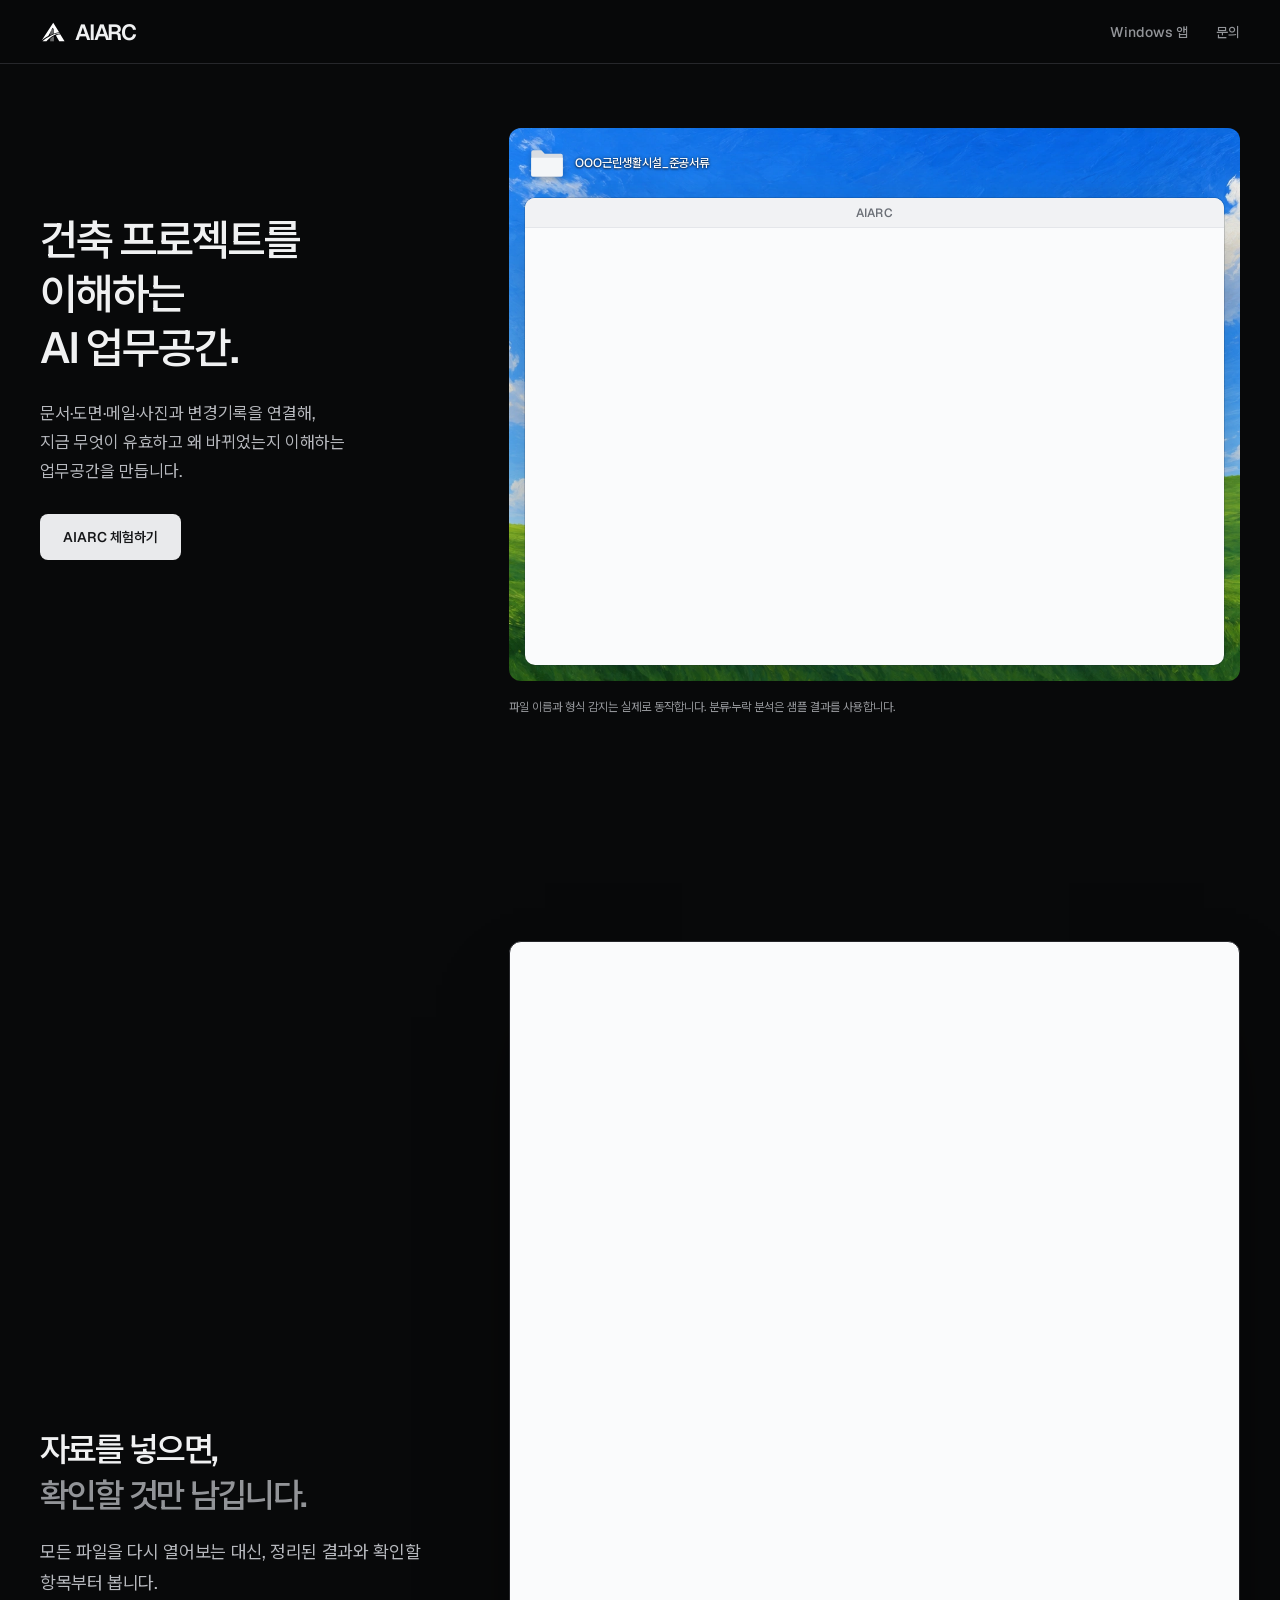
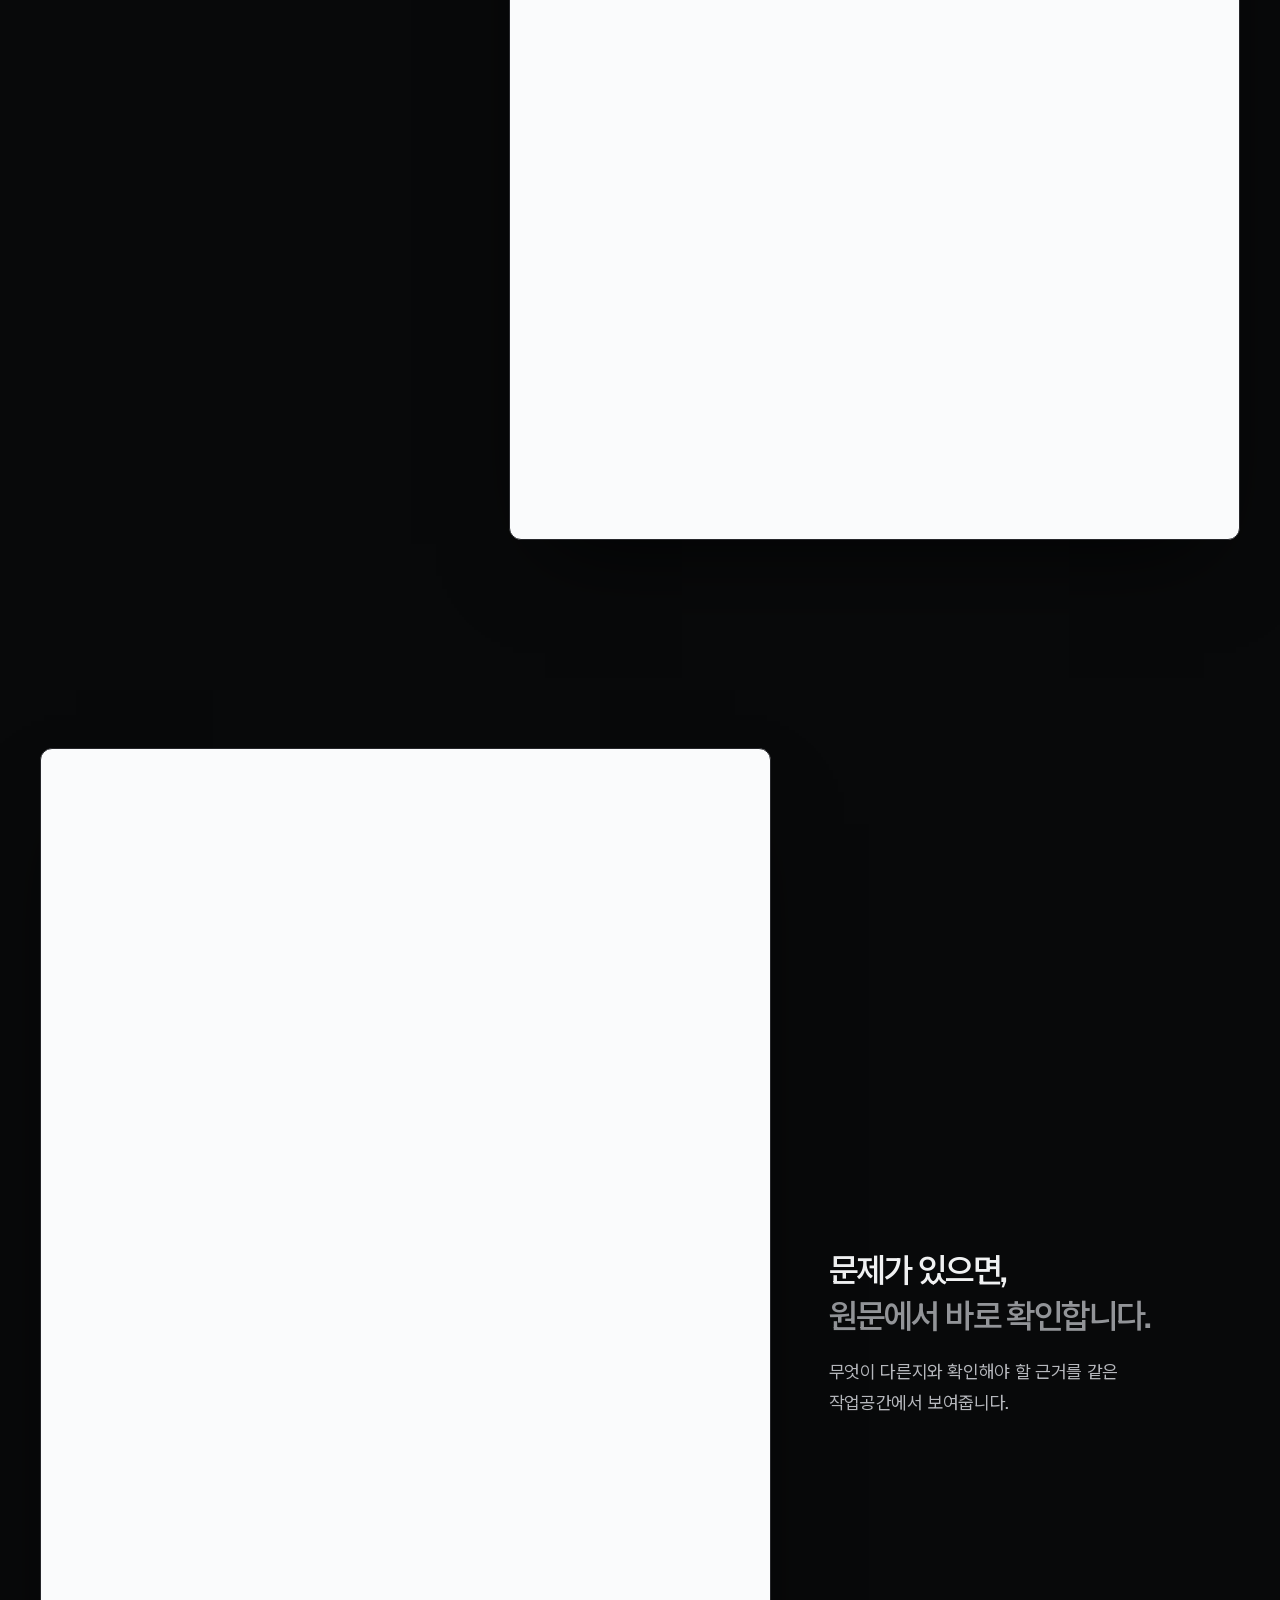
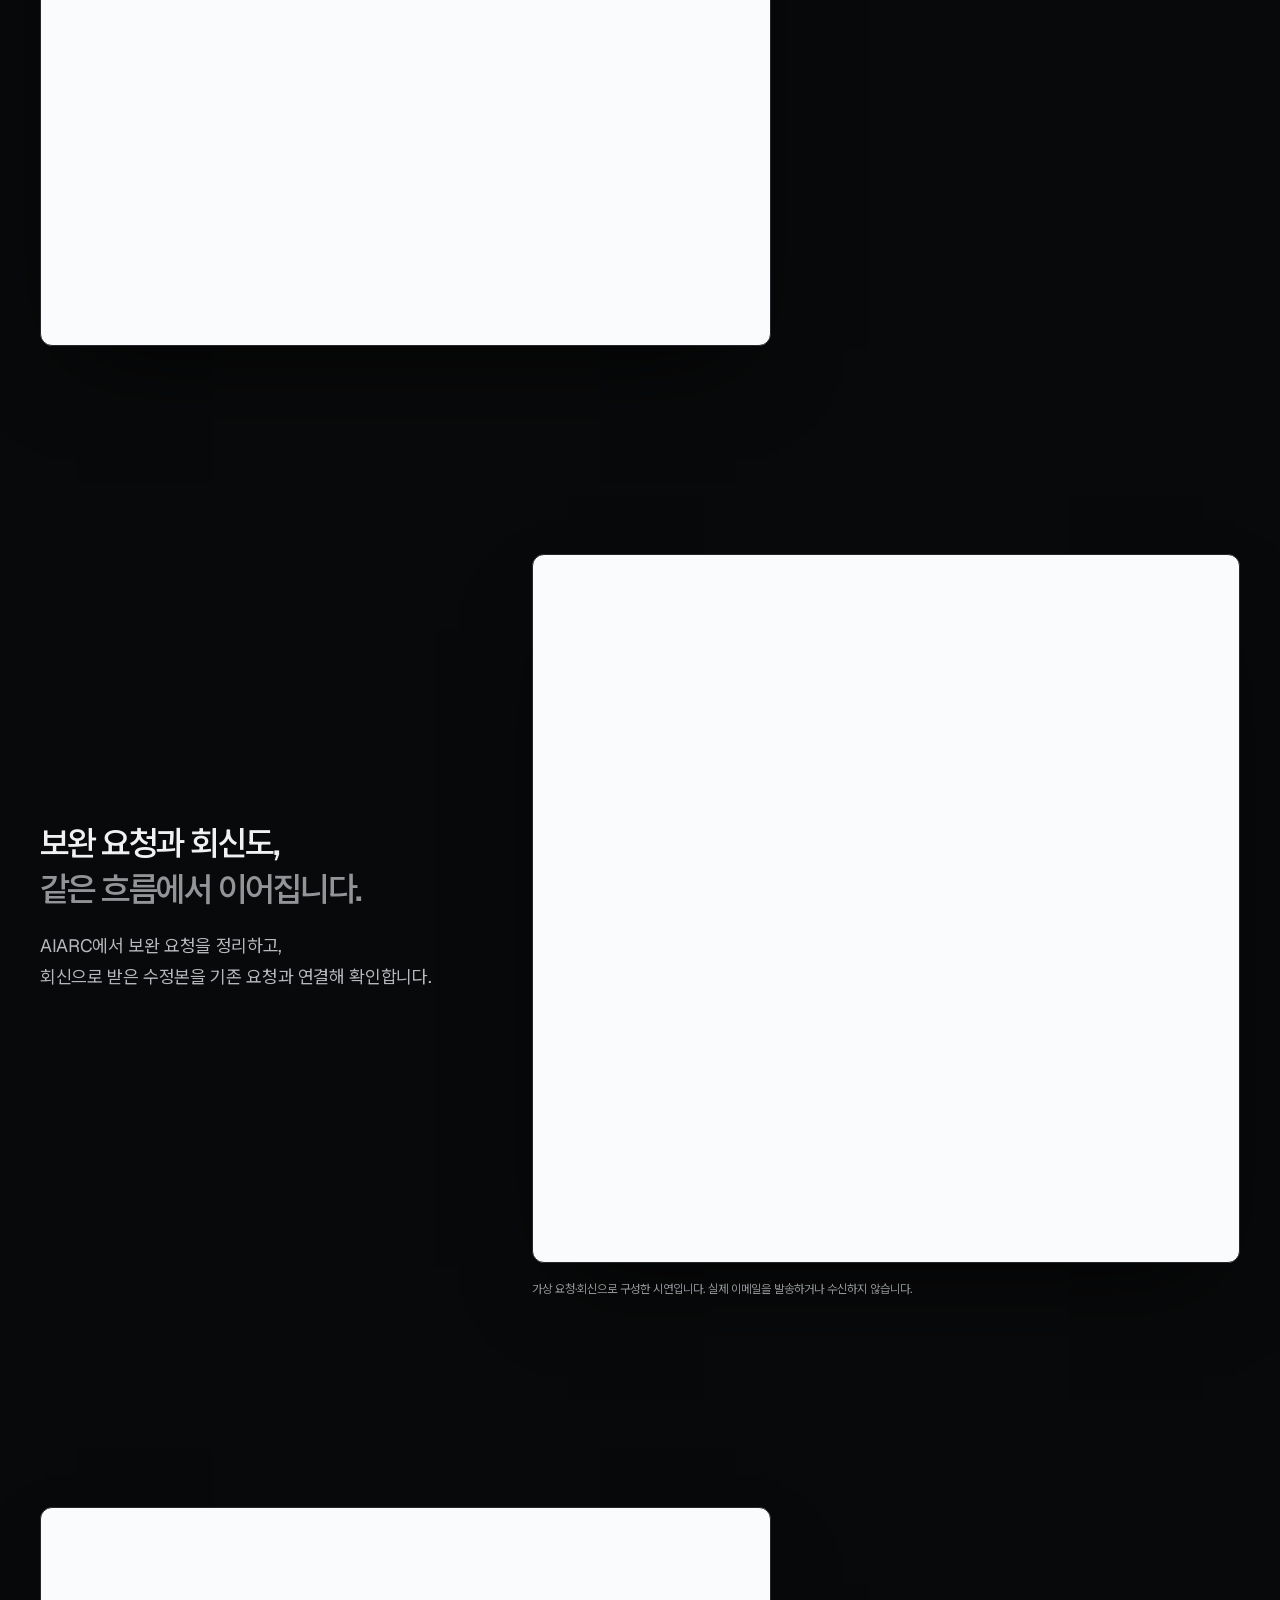
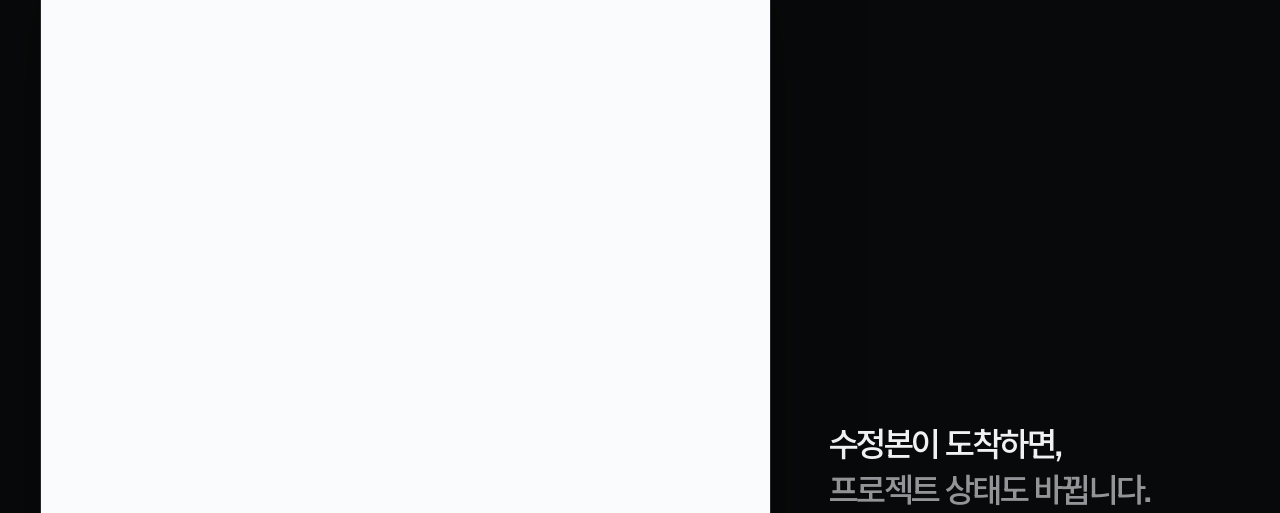
==== commit 89d4787d: "refine landing product layout Hero and product sections become one alternating split layout on deskt" ====
--- a/index.html
+++ b/index.html
@@ -34,13 +34,16 @@
   </header>
 
   <main id="main">
-    <section class="hero wrap" id="product">
+    <section class="hero showcase wrap" id="product">
+      <div class="showcase-copy">
       <h1>건축 프로젝트를 이해하는<br> AI 업무공간.</h1>
       <div class="hero-row">
-        <p>흩어진 준공 서류를 정리하고, 확인할 항목과 원문 근거를 먼저 보여줍니다.<br> 문서·도면·메일·사진의 변화를 연결해 프로젝트의 현재 상태를 이해합니다.</p>
+        <p>문서·도면·메일·사진과 변경기록을 연결해,<br> 지금 무엇이 유효하고 왜 바뀌었는지 이해하는 업무공간을 만듭니다.</p>
         <button class="button" type="button" data-try>AIARC 체험하기</button>
       </div>
+      </div>
 
+      <div class="showcase-visual">
       <div class="stage" id="try" data-state="idle">
         <picture class="wallpaper">
           <source srcset="./landing/assets/wallpaper.webp" type="image/webp">
@@ -68,76 +71,73 @@
         <p>파일 이름과 형식 감지는 실제로 동작합니다. 분류·누락 분석은 샘플 결과를 사용합니다.</p>
         <button class="text-link" type="button" data-replay hidden>다시 보기</button>
       </div>
+      </div>
       <p class="sr-only" id="stage-status" aria-live="polite"></p>
     </section>
 
-    <section class="section problem wrap" id="problem">
-      <h2>공사가 끝나도,<br> <span>서류는 끝나지 않습니다.</span></h2>
-      <p class="lead">준공 단계에는 여러 곳에서 받은 자료를 모으고, 빠진 것과 맞지 않는 것을 찾아 다시 요청하는 일이 반복됩니다.</p>
-      <ol class="workflow" aria-label="반복되는 준공 문서 업무와 AIARC의 대응">
-        <li><a href="#organize">자료 취합·정리</a></li>
-        <li><a href="#evidence">누락·불일치 확인</a></li>
-        <li><a href="#email-workflow">보완 요청·회신</a></li>
-        <li><a href="#revision">수정본 반영</a></li>
-      </ol>
+    <section class="section chapter showcase wrap" id="organize">
+      <div class="showcase-copy">
+      <h2>자료를 넣으면,<br> <span>확인할 것만 남깁니다.</span></h2>
+      <p class="lead">모든 파일을 다시 열어보는 대신, 정리된 결과와 확인할 항목부터 봅니다.</p>
+      </div>
+      <div class="showcase-visual">
+      <picture class="product-shot">
+        <source media="(max-width: 760px)" srcset="./landing/assets/chapter-organized-mobile.webp" width="780" height="1280">
+        <source media="(max-width: 1023px)" srcset="./landing/assets/chapter-organized-tablet.webp" width="1800" height="1280">
+        <img src="./landing/assets/chapter-organized-desktop.webp" width="2560" height="1440" loading="lazy" decoding="async" alt="샘플 문서 45개가 자재·품질·감리·공사·준공 문서함으로 정리되고, 확인 필요 2건과 누락 3건이 남은 AIARC 작업공간 전체 화면">
+      </picture>
+      </div>
     </section>
 
-    <section class="section chapter wrap" id="organize">
-      <h2>자료를 넣으면,<br> <span>확인할 것만 남깁니다.</span></h2>
-      <p class="lead">모든 파일을 다시 열어보는 대신, 정리된 결과와 확인할 항목부터 봅니다.</p>
-      <figure class="product-shot">
-        <picture>
-          <source media="(max-width: 760px)" srcset="./landing/assets/chapter-organized-mobile.webp" width="780" height="1280">
-          <source media="(max-width: 1023px)" srcset="./landing/assets/chapter-organized-tablet.webp" width="1800" height="1280">
-          <img src="./landing/assets/chapter-organized-desktop.webp" width="2560" height="1440" loading="lazy" decoding="async" alt="샘플 문서 45개가 자재·품질·감리·공사·준공 문서함으로 정리되고, 확인 필요 2건과 누락 3건이 남은 AIARC 작업공간 전체 화면">
-        </picture>
-        <span class="focus" style="left:0.94%;top:68.08%;width:17.73%;height:14.72%" aria-hidden="true"></span>
-      </figure>
+    <section class="section chapter showcase is-reversed wrap" id="evidence">
+      <div class="showcase-copy">
+      <h2>문제가 있으면,<br> <span>원문에서 바로 확인합니다.</span></h2>
+      <p class="lead">무엇이 다른지와 확인해야 할 근거를 같은 작업공간에서 보여줍니다.</p>
+      </div>
+      <div class="showcase-visual">
+      <picture class="product-shot">
+        <source media="(max-width: 760px)" srcset="./landing/assets/chapter-evidence-mobile.webp" width="780" height="1280">
+        <source media="(max-width: 1023px)" srcset="./landing/assets/chapter-evidence-tablet.webp" width="1800" height="1280">
+        <img src="./landing/assets/chapter-evidence-desktop.webp" width="2560" height="1440" loading="lazy" decoding="async" alt="시험성적서의 제품명 ABC-120이 원문에 표시되고, 자재승인원 ABC-100과 다르다는 대화와 보완 요청 버튼이 함께 보이는 AIARC 작업공간 전체 화면">
+      </picture>
+      </div>
     </section>
 
-    <section class="section chapter wrap" id="evidence">
-      <h2>문제가 있으면,<br> <span>원문에서 바로 확인합니다.</span></h2>
-      <p class="lead">승인된 <span class="nowrap">자재(ABC-100)와</span> 시험성적서의 <span class="nowrap">자재(ABC-120)가</span> 다르면, 원문 근거와 다음 할 일을 함께 보여줍니다.</p>
-      <figure class="product-shot">
-        <picture>
-          <source media="(max-width: 760px)" srcset="./landing/assets/chapter-evidence-mobile.webp" width="780" height="1280">
-          <source media="(max-width: 1023px)" srcset="./landing/assets/chapter-evidence-tablet.webp" width="1800" height="1280">
-          <img src="./landing/assets/chapter-evidence-desktop.webp" width="2560" height="1440" loading="lazy" decoding="async" alt="시험성적서의 제품명 ABC-120이 원문에 표시되고, 자재승인원 ABC-100과 다르다는 대화와 보완 요청 버튼이 함께 보이는 AIARC 작업공간 전체 화면">
-        </picture>
-        <span class="focus" style="left:19.69%;top:1%;width:52.19%;height:10.8%" aria-hidden="true"></span>
-      </figure>
-    </section>
-
-    <section class="section chapter wrap" id="email-workflow">
+    <section class="section chapter showcase wrap" id="email-workflow">
+      <div class="showcase-copy">
       <h2>보완 요청과 회신도,<br> <span>같은 흐름에서 이어집니다.</span></h2>
       <p class="lead">AIARC에서 보완 요청을 정리하고,<br> 회신으로 받은 수정본을 기존 요청과 연결해 확인합니다.</p>
+      </div>
+      <div class="showcase-visual">
       <picture class="product-shot">
         <source media="(max-width: 760px)" srcset="./landing/assets/chapter-email-mobile.webp" width="1800" height="1800">
         <source media="(max-width: 1023px)" srcset="./landing/assets/chapter-email-tablet.webp" width="1800" height="1280">
         <img src="./landing/assets/chapter-email-desktop.webp" width="2560" height="1440" loading="lazy" decoding="async" alt="전체 AIARC 앱 프레임 위에 열린 가상 수정본 회신. 09/06 제품명 확인 요청과 연결된 회신, 이전 원문 ABC-120과 수정본 후보 ABC-100 비교, 수정본 첨부를 보여줍니다.">
       </picture>
       <div class="stage-foot"><p>가상 요청·회신으로 구성한 시연입니다. 실제 이메일을 발송하거나 수신하지 않습니다.</p></div>
+      </div>
     </section>
 
-    <section class="section chapter wrap" id="revision">
+    <section class="section chapter showcase is-reversed wrap" id="revision">
+      <div class="showcase-copy">
       <h2>수정본이 도착하면,<br> <span>프로젝트 상태도 바뀝니다.</span></h2>
       <p class="lead">이전 원문과 변경 이력은 그대로 보존합니다.</p>
-      <figure class="product-shot">
-        <picture>
-          <source media="(max-width: 760px)" srcset="./landing/assets/chapter-revision-mobile.webp" width="780" height="1280">
-          <source media="(max-width: 1023px)" srcset="./landing/assets/chapter-revision-tablet.webp" width="1800" height="1280">
-          <img src="./landing/assets/chapter-revision-desktop.webp" width="2560" height="1440" loading="lazy" decoding="async" alt="시험성적서 수정본의 제품명 ABC-100이 자재승인원과 일치해 확인 완료로 바뀌고, 이전본과 변경 이력 6건이 함께 남은 AIARC 작업공간 전체 화면">
-        </picture>
-        <span class="focus" style="left:19.69%;top:7.6%;width:52.19%;height:44.8%" aria-hidden="true"></span>
-      </figure>
+      </div>
+      <div class="showcase-visual">
+      <picture class="product-shot">
+        <source media="(max-width: 760px)" srcset="./landing/assets/chapter-revision-mobile.webp" width="780" height="1280">
+        <source media="(max-width: 1023px)" srcset="./landing/assets/chapter-revision-tablet.webp" width="1800" height="1280">
+        <img src="./landing/assets/chapter-revision-desktop.webp" width="2560" height="1440" loading="lazy" decoding="async" alt="시험성적서 수정본의 제품명 ABC-100이 자재승인원과 일치해 확인 완료로 바뀌고, 이전본과 변경 이력 6건이 함께 남은 AIARC 작업공간 전체 화면">
+      </picture>
+      </div>
     </section>
 
-    <section class="section split wrap" id="project-state">
-      <div class="split-copy">
+    <section class="section split showcase wrap" id="project-state">
+      <div class="split-copy showcase-copy">
         <h2>변경 이력과 원문이<br> <span>현재 상태로 이어집니다.</span></h2>
         <p class="lead">파일을 다시 찾는 대신, 현재 상태와 변화의 이유를 근거와 함께 확인합니다.</p>
       </div>
-      <figure class="state-figure">
+      <figure class="state-figure showcase-visual">
         <!-- diagram:state --><svg class="diagram diagram-state" viewBox="-204 -330 700 566" aria-hidden="true" focusable="false"><g class="box sheet"><path class="face side" d="M190.5 110L0 220L0 217L190.5 107Z"/><path class="face front" d="M-190.5 110L0 220L0 217L-190.5 107Z"/><path class="face top" d="M0 -3L190.5 107L0 217L-190.5 107Z"/></g><g class="box sheet"><path class="face side" d="M190.5 58L0 168L0 165L190.5 55Z"/><path class="face front" d="M-190.5 58L0 168L0 165L-190.5 55Z"/><path class="face top" d="M0 -55L190.5 55L0 165L-190.5 55Z"/></g><g class="box sheet"><path class="face side" d="M190.5 6L0 116L0 113L190.5 3Z"/><path class="face front" d="M-190.5 6L0 116L0 113L-190.5 3Z"/><path class="face top" d="M0 -107L190.5 3L0 113L-190.5 3Z"/></g><g class="box sheet"><path class="face side" d="M190.5 -46L0 64L0 61L190.5 -49Z"/><path class="face front" d="M-190.5 -46L0 64L0 61L-190.5 -49Z"/><path class="face top" d="M0 -159L190.5 -49L0 61L-190.5 -49Z"/></g><g class="box sheet"><path class="face side" d="M190.5 -98L0 12L0 9L190.5 -101Z"/><path class="face front" d="M-190.5 -98L0 12L0 9L-190.5 -101Z"/><path class="face top" d="M0 -211L190.5 -101L0 9L-190.5 -101Z"/></g><path class="thread" d="M0 217L0 168"/><path class="thread" d="M0 165L0 116"/><path class="thread" d="M0 113L0 64"/><path class="thread" d="M0 61L0 12"/><path class="thread" d="M0 9L0 -72"/><g class="box current"><path class="face side" d="M190.5 -182L0 -72L0 -84L190.5 -194Z"/><path class="face front" d="M-190.5 -182L0 -72L0 -84L-190.5 -194Z"/><path class="face top" d="M0 -304L190.5 -194L0 -84L-190.5 -194Z"/></g><path class="plan" d="M0 -264L121.2 -194L0 -124L-121.2 -194Z"/><path class="plan-old" d="M45 -238L-76.2 -168"/><path class="plan-new" d="M79.7 -218L-41.6 -148"/><text class="mark dim" x="43" y="-248">A</text><text class="mark" x="77.7" y="-228">B</text><path class="leader" d="M196.5 108.5H236"/><text class="label" x="250" y="113.5"><tspan class="date">07.03</tspan><tspan dx="12">원도면 A</tspan></text><path class="leader" d="M196.5 56.5H236"/><text class="label" x="250" y="61.5"><tspan class="date">07.12</tspan><tspan dx="12">현장 변경지시</tspan></text><path class="leader" d="M196.5 4.5H236"/><text class="label" x="250" y="9.5"><tspan class="date">07.13</tspan><tspan dx="12">수정도면 B</tspan></text><path class="leader" d="M196.5 -47.5H236"/><text class="label" x="250" y="-42.5"><tspan class="date">07.14</tspan><tspan dx="12">회의록 · 메일</tspan></text><path class="leader" d="M196.5 -99.5H236"/><text class="label" x="250" y="-94.5"><tspan class="date">07.15</tspan><tspan dx="12">현장사진</tspan></text><path class="leader strong" d="M196.5 -188H236"/><text class="label strong" x="250" y="-183">현재 상태 · B</text></svg>
         <figcaption>
           <ol class="state-legend">
@@ -154,15 +154,13 @@
 
     <section class="section wrap" id="expansion">
       <h2 class="statement">준공 자동화에서 시작해,<br> <span>건설 AI 업무 인프라로 확장합니다.</span></h2>
-      <p class="row-label" id="progression-label">제품 단계</p>
-      <ol class="progression" aria-labelledby="progression-label">
+      <ol class="progression" aria-label="제품 단계">
         <li class="now">준공 문서 자동화<small>현재</small></li>
         <li>AI Project Workspace</li>
         <li>Project Intelligence</li>
         <li>Architecture / Construction Agent</li>
       </ol>
-      <p class="row-label" id="expansion-label">연결하는 업무 범위</p>
-      <ol class="expansion" aria-labelledby="expansion-label">
+      <ol class="expansion" aria-label="업무 범위의 확장">
         <li><!-- diagram:expansion-0 --><svg class="diagram" viewBox="-188.1 -108 376.2 211" aria-hidden="true" focusable="false"><path class="ground dashed" d="M0 -50L86.6 0L0 50L-86.6 0Z"/><g class="box "><path class="face side" d="M34.6 0L0 20L0 -20L34.6 -40Z"/><path class="face front" d="M-34.6 0L0 20L0 -20L-34.6 -40Z"/><path class="face top" d="M0 -60L34.6 -40L0 -20L-34.6 -40Z"/></g></svg>한 사람</li>
         <li><!-- diagram:expansion-1 --><svg class="diagram" viewBox="-188.1 -108 376.2 211" aria-hidden="true" focusable="false"><path class="ground" d="M0 -75L129.9 0L0 75L-129.9 0Z"/><g class="box building"><path class="face side" d="M52 0L0 30L0 -40L52 -70Z"/><path class="face front" d="M-52 0L0 30L0 -40L-52 -70Z"/><path class="face top" d="M0 -100L52 -70L0 -40L-52 -70Z"/></g></svg>한 프로젝트</li>
         <li><!-- diagram:expansion-2 --><svg class="diagram" viewBox="-188.1 -108 376.2 211" aria-hidden="true" focusable="false"><path class="ground" d="M0 -75L129.9 0L0 75L-129.9 0Z"/><path class="link" d="M-77.9 -25L0 -40"/><path class="link" d="M77.9 -25L0 -40"/><path class="link" d="M39.8 35L0 -40"/><path class="link" d="M-39.8 35L0 -40"/><g class="box building"><path class="face side" d="M52 0L0 30L0 -40L52 -70Z"/><path class="face front" d="M-52 0L0 30L0 -40L-52 -70Z"/><path class="face top" d="M0 -100L52 -70L0 -40L-52 -70Z"/></g><g class="box "><path class="face side" d="M-64.1 -17L-77.9 -9L-77.9 -25L-64.1 -33Z"/><path class="face front" d="M-91.8 -17L-77.9 -9L-77.9 -25L-91.8 -33Z"/><path class="face top" d="M-77.9 -41L-64.1 -33L-77.9 -25L-91.8 -33Z"/></g><g class="box "><path class="face side" d="M91.8 -17L77.9 -9L77.9 -25L91.8 -33Z"/><path class="face front" d="M64.1 -17L77.9 -9L77.9 -25L64.1 -33Z"/><path class="face top" d="M77.9 -41L91.8 -33L77.9 -25L64.1 -33Z"/></g><g class="box "><path class="face side" d="M53.7 43L39.8 51L39.8 35L53.7 27Z"/><path class="face front" d="M26 43L39.8 51L39.8 35L26 27Z"/><path class="face top" d="M39.8 19L53.7 27L39.8 35L26 27Z"/></g><g class="box "><path class="face side" d="M-26 43L-39.8 51L-39.8 35L-26 27Z"/><path class="face front" d="M-53.7 43L-39.8 51L-39.8 35L-53.7 27Z"/><path class="face top" d="M-39.8 19L-26 27L-39.8 35L-53.7 27Z"/></g></svg>프로젝트 참여자</li>
@@ -179,11 +177,10 @@
         <a class="button secondary" href="https://github.com/KapapiDev/AIARC/releases/download/v0.6.0-workspace-demo/AIARC-Workspace-Demo-Windows-x64-Portable.exe" download>Windows 시연 앱 다운로드</a>
         <small>Windows 10/11 · 64-bit · Portable · 설치 없이 실행</small>
       </div>
-      <dl class="scope" aria-label="시연 범위">
-        <div><dt>실제로 동작합니다</dt><dd>파일·폴더·ZIP 감지, 문서 열기와 원문 근거 이동, 화면 조작</dd></div>
-        <div><dt>샘플 데이터로 시연합니다</dt><dd>분류·누락 분석, 보완 요청·회신, 상태 변화</dd></div>
-      </dl>
-      <p class="scope-note">원본 문서는 변경하지 않으며, 전문적·법적 최종 판단은 사람이 합니다.</p>
+      <details class="scope">
+        <summary>시연 범위</summary>
+        <p>문서 데모는 실제 서식을 보존하거나 재현한 PDF 미리보기와 가상 내용을 사용합니다. 파일 감지와 화면 조작, 문서 열기와 근거 이동은 실제로 동작합니다. 분석·요청·회신·상태 변화는 준비된 데모 데이터이며 실제 AI 판단이나 메일 송수신이 아닙니다. 원본 문서를 변경하지 않으며, 전문적·법적 최종 판단은 사람이 합니다.</p>
+      </details>
     </section>
   </main>
 
--- a/landing/style.css
+++ b/landing/style.css
@@ -14,7 +14,7 @@
 h1,h2{font-weight:560;letter-spacing:-.045em;text-wrap:balance;word-break:keep-all}
 h2 span{color:var(--muted)}
 p{word-break:keep-all;text-wrap:pretty}
-.wrap{max-width:1376px;margin-inline:auto;padding-inline:40px}
+.wrap{max-width:1360px;margin-inline:auto;padding-inline:40px}
 .skip{position:fixed;left:16px;top:-100px;background:var(--button);color:var(--button-text);padding:12px;z-index:11}.skip:focus{top:12px}
 .sr-only{position:absolute;width:1px;height:1px;overflow:hidden;clip-path:inset(50%);white-space:nowrap}
 
@@ -66,25 +66,10 @@
 .section{padding-block:112px}
 .section h2{font-size:34px;line-height:1.35}
 .lead{margin-top:18px;font-size:18px;line-height:1.7;letter-spacing:-.02em;color:var(--soft);max-width:560px}
-/* Problem: the repeated closeout work; each step jumps to the chapter that answers it. */
-.workflow{display:grid;grid-template-columns:repeat(4,minmax(0,1fr));list-style:none;padding:0;margin-top:48px;border-top:1px solid var(--line)}
-.workflow li+li{border-left:1px solid var(--line)}
-.workflow a{display:flex;align-items:baseline;justify-content:space-between;gap:12px;padding:22px 20px 4px;font-size:17px;letter-spacing:-.02em;color:var(--soft)}
-.workflow li:first-child a{padding-left:0}
-.workflow a:after{content:'↓';font-size:14px;color:var(--figure);transition:transform .2s}
-.workflow a:hover{color:var(--text)}.workflow a:hover:after{color:var(--soft);transform:translateY(2px)}
-.nowrap{white-space:nowrap}
-.row-label{margin-top:44px;font-size:12px;color:var(--muted)}
-.row-label+.progression,.row-label+.expansion{margin-top:14px}
-
 /* Product chapters: the whole app frame (sidebar, work, conversation), shown near its native size. */
 .chapter{padding-block:64px}
 .product-shot{display:block;margin-top:44px;border:1px solid var(--line);border-radius:12px;overflow:hidden;background:#fafbfc}
 .product-shot img{width:100%}
-/* One quiet outline per shot marks where to look first; the product UI itself is untouched. */
-.product-shot{position:relative;margin-inline:0}.product-shot picture{display:block}
-.focus{position:absolute;box-sizing:content-box;margin:-6px;padding:6px;border:2px solid #e2a53f;border-radius:10px;box-shadow:0 0 0 6px rgb(226 165 63 / .14);pointer-events:none}
-@media(max-width:1023px){.focus{display:none}}
 
 .split{display:grid;grid-template-columns:minmax(0,5fr) minmax(0,7fr);gap:56px;align-items:center}
 .state-figure{margin:0}
@@ -117,11 +102,9 @@
 .download h2{font-size:36px}
 .download-actions{display:grid;gap:12px;min-width:280px;text-align:center}
 .download-actions small{font-size:12px;color:var(--muted)}
-.scope{grid-column:1 / -1;display:grid;grid-template-columns:repeat(2,minmax(0,1fr));margin:12px 0 0;border-top:1px solid var(--line)}
-.scope div{padding:22px 32px 0 0}
-.scope dt{font-size:13px;font-weight:560;color:var(--text)}
-.scope dd{margin:8px 0 0;font-size:14px;line-height:1.7;color:var(--soft)}
-.scope-note{grid-column:1 / -1;font-size:12px;color:var(--muted)}
+.scope{grid-column:1 / -1;max-width:860px;font-size:13px;color:var(--muted)}
+.scope summary{cursor:pointer;width:max-content}
+.scope p{margin-top:14px;line-height:1.9}
 
 .footer{display:flex;flex-wrap:wrap;align-items:center;justify-content:space-between;gap:24px;padding-block:48px 40px;border-top:1px solid var(--line);font-size:13px;color:var(--muted)}
 .footer-links{display:flex;flex-wrap:wrap;gap:24px}
@@ -134,10 +117,10 @@
   .stage{margin-top:20px;padding:16px}
   .window{max-width:none}
 }
-@media(min-width:1600px){.wrap{max-width:1536px;padding-inline:56px}}
-/* Desktop items move to a row once the window needs the full width. */
+@media(min-width:1600px){.wrap{max-width:1392px;padding-inline:56px}}
+/* Desktop items sit in a row above the window; the stage is a column of the hero on desktop and full width below it. */
 @media(min-width:1024px) and (max-width:1279px){.product-shot{margin-inline:-24px}}
-@media(max-width:1279px){.stage{grid-template-columns:1fr;gap:16px;padding:16px 24px 24px}.desktop{display:flex;justify-items:start}.desktop .desk-item{display:flex;align-items:center;gap:10px;width:auto;max-width:260px;text-align:left;padding:4px}.desktop .desk-icon{flex:none;width:36px;height:30px}.window{--chrome:120px}}
+.stage{grid-template-columns:1fr;gap:16px;padding:16px 24px 24px}.desktop{display:flex;justify-items:start}.desktop .desk-item{display:flex;align-items:center;gap:10px;width:auto;max-width:260px;text-align:left;padding:4px}.desktop .desk-icon{flex:none;width:36px;height:30px}.window{--chrome:120px}
 /* Narrow: the demo runs at its own mobile size inside a narrow window. */
 @media(max-width:939px){.stage{max-width:454px;margin-inline:auto}.window{max-width:390px}.window-view{aspect-ratio:390/720}.window-view iframe{width:390px;height:720px}
   .split{grid-template-columns:1fr;gap:40px}.expansion{grid-template-columns:repeat(3,minmax(0,1fr))}.expansion li:nth-child(n+4){border-top:1px solid var(--line);padding-bottom:28px}}
@@ -148,13 +131,11 @@
   .stage{margin-top:24px;margin-inline:auto;padding:10px 12px 14px;border-radius:10px}.desk-item{width:102px;padding:6px 2px;font-size:11px}.desk-icon{width:40px;height:34px}
   .stage-foot{flex-direction:column;gap:8px;font-size:11px}
   .section{padding-block:72px}.section h2,.download h2{font-size:27px}.section h2 br{display:none}.lead{font-size:16px}
-  .chapter{padding-block:56px}.chapter h2,.problem h2{font-size:25px}.chapter h2 br,.problem h2 br{display:inline}.product-shot{margin-top:28px;max-width:420px;margin-inline:auto}
+  .chapter{padding-block:56px}.chapter h2{font-size:25px}.chapter h2 br{display:inline}.product-shot{margin-top:28px;max-width:420px;margin-inline:auto}
   .diagram .label,.diagram .leader{display:none}.diagram-state{margin-inline:auto;max-width:360px}
   .state-legend{position:static;width:auto;height:auto;clip-path:none;display:grid;gap:8px;list-style:none;padding:0;margin-top:24px;font-size:13px;color:var(--soft)}
   .state-legend time{display:inline-block;width:52px;color:var(--muted);font-variant-numeric:tabular-nums}.state-legend .now{color:var(--text);font-weight:560}
   .statement{font-size:24px!important;line-height:1.5}
-  .workflow{grid-template-columns:repeat(2,minmax(0,1fr));margin-top:32px}.workflow li:nth-child(3){border-left:0}.workflow li:nth-child(n+3){border-top:1px solid var(--line)}.workflow a{padding:18px 14px 18px;font-size:15px}.workflow li:nth-child(odd) a{padding-left:0}
-  .scope{grid-template-columns:1fr}.scope div{padding-right:0}
   .progression{flex-direction:column;gap:12px;margin-top:32px}.progression li+li:before{content:'↓';margin:0 8px 0 0}
   .expansion{grid-template-columns:repeat(2,minmax(0,1fr));margin-top:44px}.expansion li{padding:24px 10px 24px;font-size:13px;border-top:1px solid var(--line)}.expansion li:nth-child(-n+2){border-top:0}
   .download{grid-template-columns:1fr}.download-actions{min-width:0}
@@ -167,3 +148,26 @@
 .back-to-top{position:fixed;right:max(16px,env(safe-area-inset-right));bottom:max(16px,env(safe-area-inset-bottom));z-index:9;width:44px;height:44px;display:grid;place-items:center;border:1px solid var(--line);border-radius:50%;background:var(--surface);color:var(--muted)}
 .back-to-top[hidden]{display:none}
 .back-to-top:hover{color:var(--text);border-color:var(--figure)}
+
+/* Product showcase (desktop): copy and a real product visual share one row, alternating sides down the page.
+   The markup keeps copy before visual, so every narrower (stacked) layout reads the copy first.
+   --lift raises the copy a little above the visual's centre; product visuals may reach into the page gutter (--bleed). */
+@media(min-width:1280px){
+  .showcase{--copy:36fr;--visual:64fr;--lift:56px;--bleed:min(200px,max(0px,(100vw - 1280px) / 2 - 32px));display:grid;grid-template-columns:minmax(0,var(--copy)) minmax(0,var(--visual));column-gap:clamp(48px,4.5vw,80px);align-items:center}
+  .showcase.is-reversed{grid-template-columns:minmax(0,var(--visual)) minmax(0,var(--copy))}
+  .showcase.is-reversed .showcase-copy{grid-column:2;grid-row:1}
+  .showcase.is-reversed .showcase-visual{grid-column:1;grid-row:1}
+  .showcase-copy{padding-bottom:var(--lift)}
+  .hero .showcase-visual,.chapter .showcase-visual{margin-right:calc(var(--bleed) * -1)}
+  .chapter.is-reversed .showcase-visual{margin-right:0;margin-left:calc(var(--bleed) * -1)}
+
+  .hero.showcase{--lift:72px;padding-top:64px;padding-bottom:120px}
+  .hero-row{flex-direction:column;align-items:flex-start;gap:28px;margin-top:24px}
+  .hero .stage{margin-top:0;padding:16px}
+
+  .chapter.showcase{padding-block:104px}
+  .chapter .product-shot{margin-top:0;box-shadow:0 40px 90px -36px rgb(0 0 0 / .8)}
+  .chapter.is-reversed{--lift:28px}
+  #email-workflow{--copy:38fr;--visual:62fr;--lift:40px}
+  .split.showcase{--copy:40fr;--visual:60fr;--lift:24px}
+}
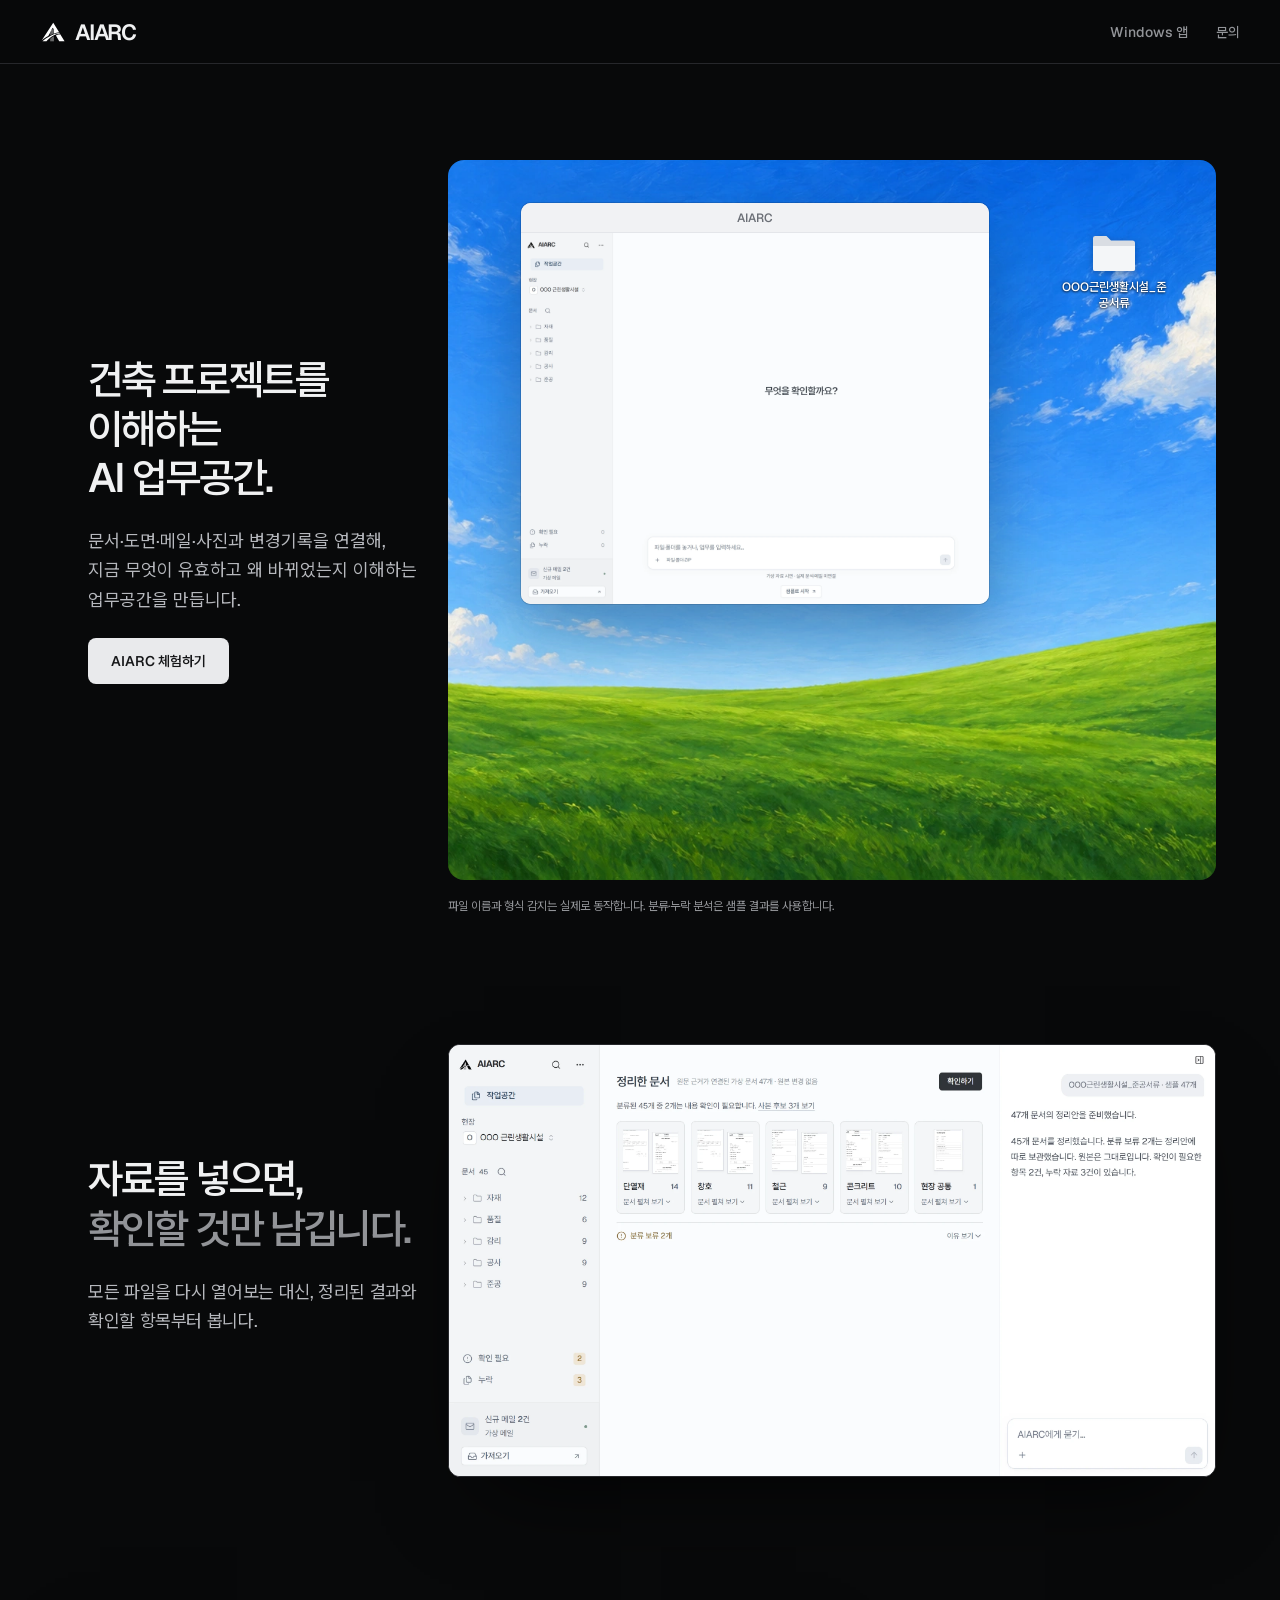
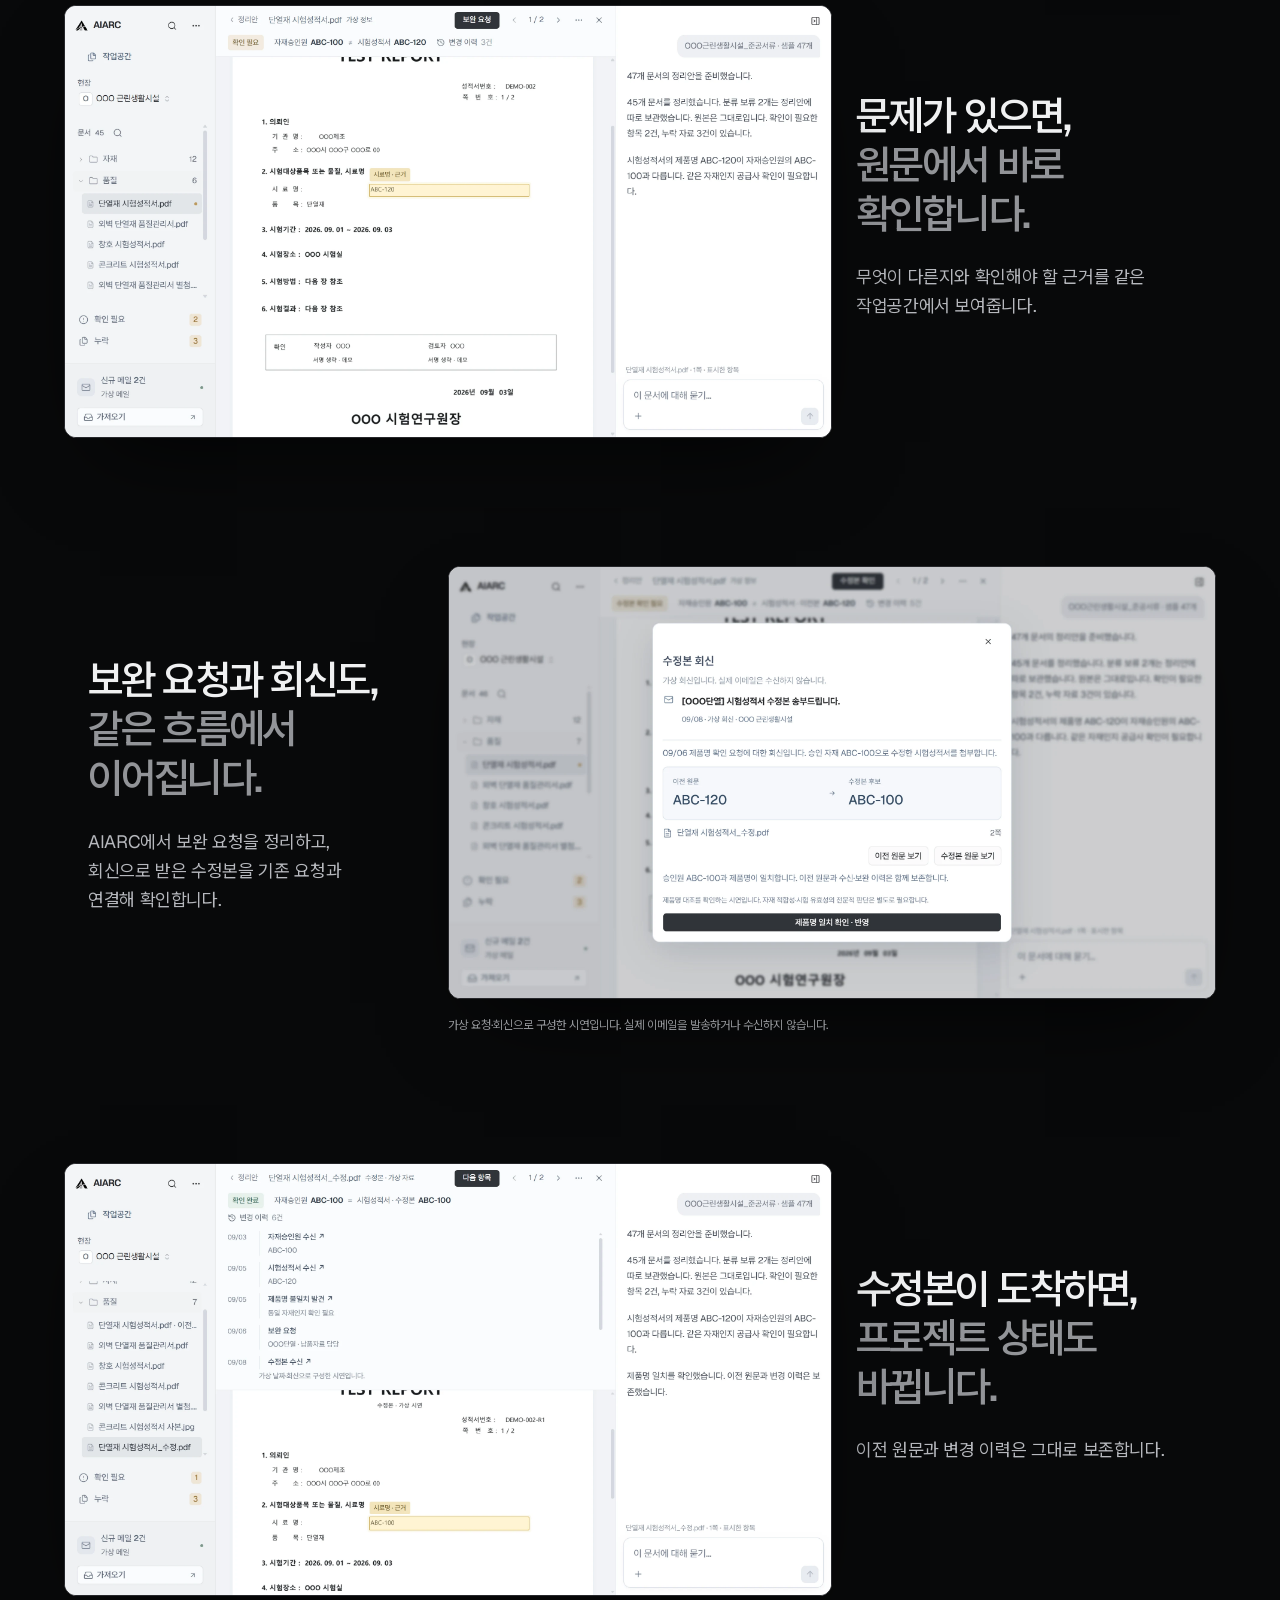
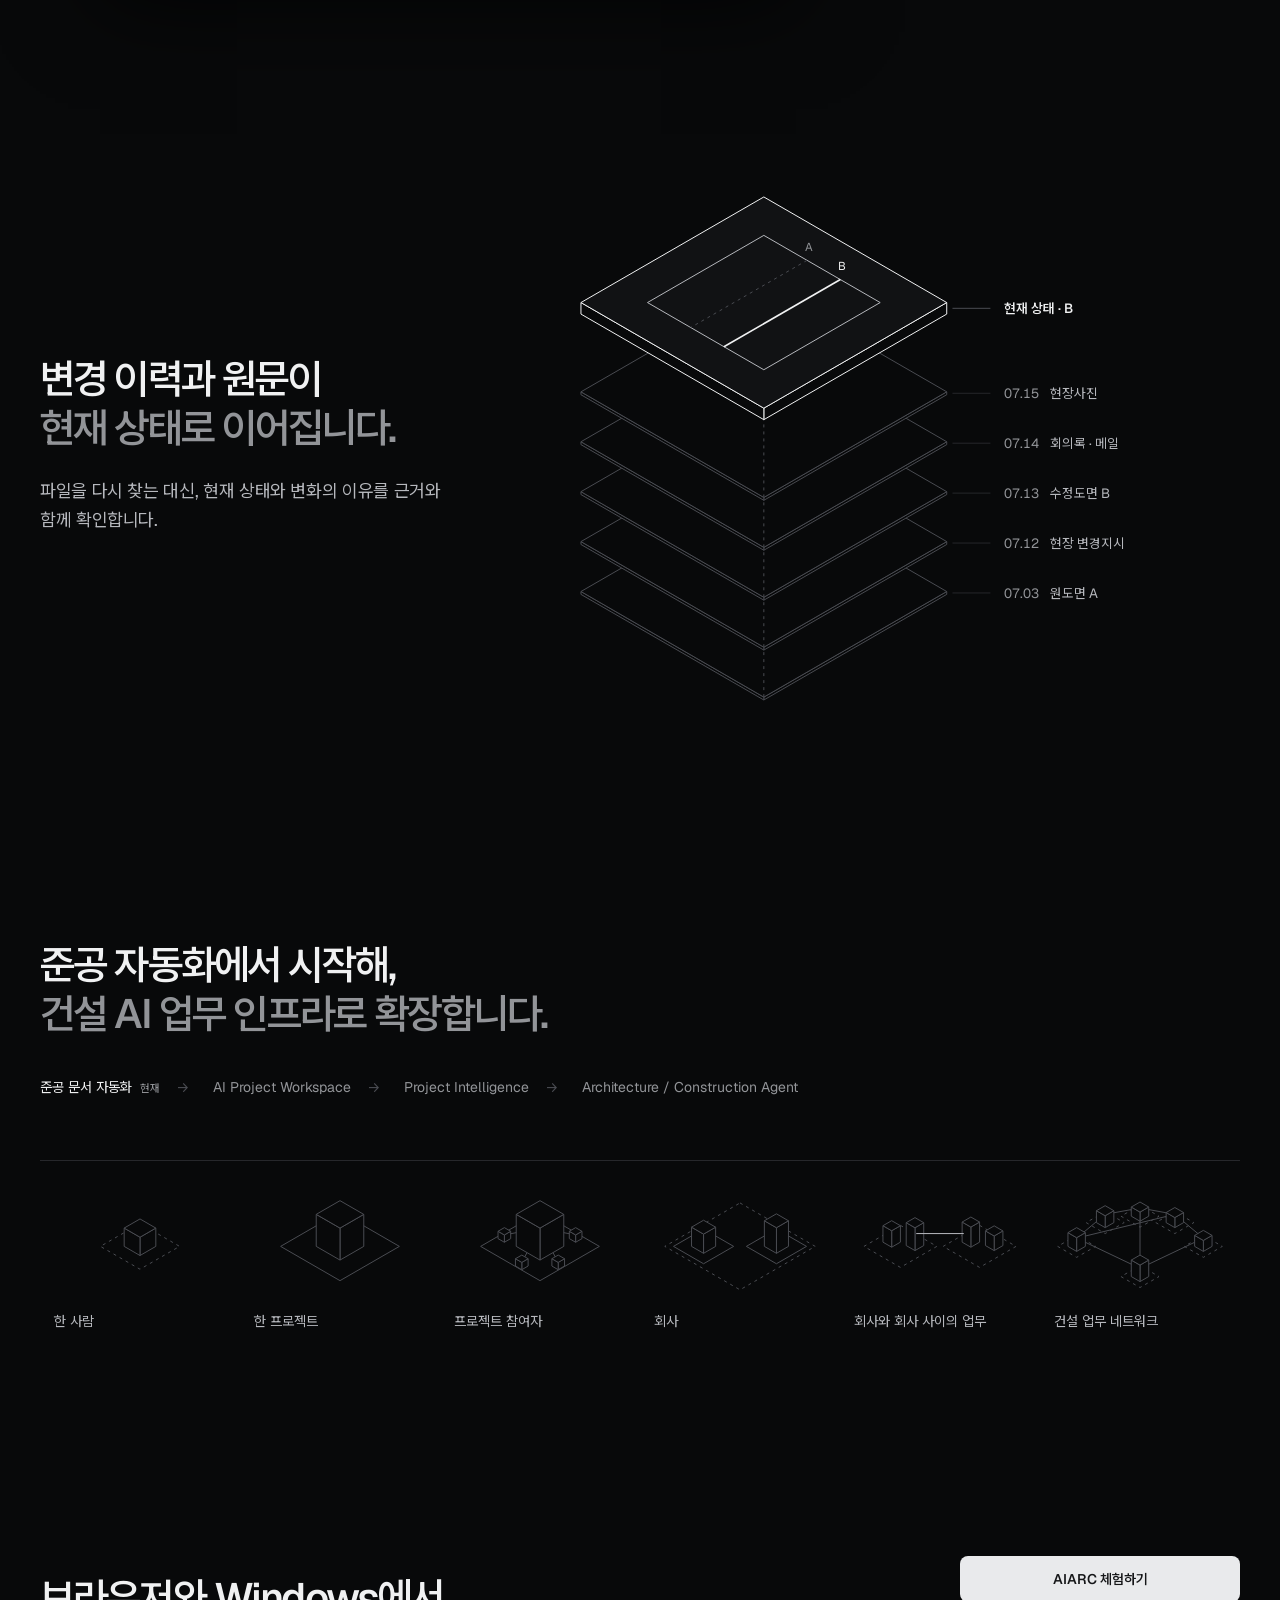
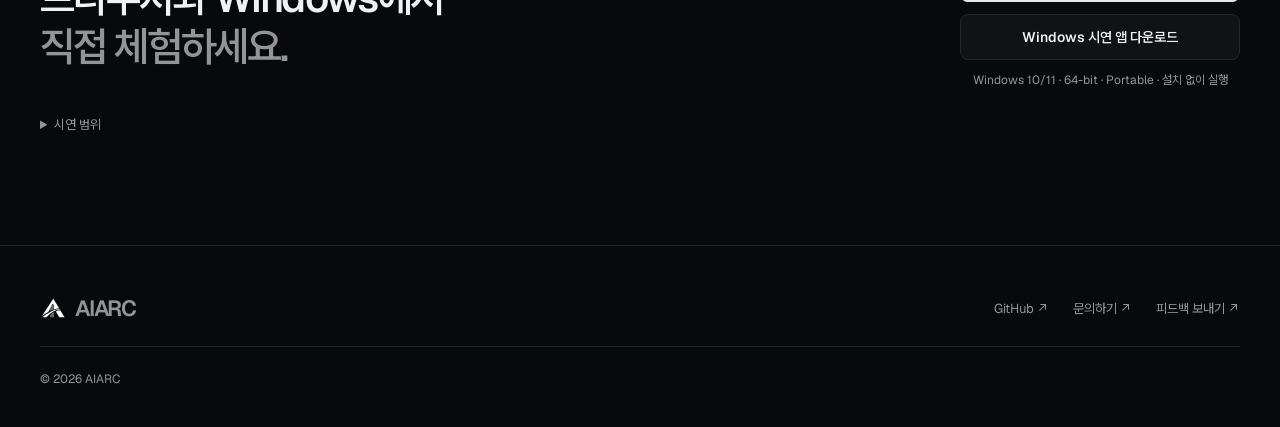
==== commit 1a66d3b8: "match altitude.so hero stage proportions - Hero heading uses the same size as every section heading " ====
--- a/index.html
+++ b/index.html
@@ -59,6 +59,7 @@
           <div class="window-bar">AIARC</div>
           <div class="window-view">
             <picture class="window-poster">
+              <source media="(min-width: 1280px)" srcset="./landing/assets/stage-showcase.webp" width="1280" height="1012">
               <source media="(max-width: 939px)" srcset="./landing/assets/stage-narrow.webp" width="390" height="720">
               <img src="./landing/assets/stage-wide.webp" width="1280" height="800" alt="파일을 기다리는 AIARC 작업공간 첫 화면" decoding="async">
             </picture>
--- a/landing/style.css
+++ b/landing/style.css
@@ -32,9 +32,9 @@
 
 /* Hero: identity, one invitation, and the product right under it. */
 .hero{padding-top:48px;padding-bottom:96px}
-.hero h1{font-size:clamp(40px,3.4vw,52px);line-height:1.24}
-.hero-row{display:flex;align-items:flex-end;justify-content:space-between;gap:36px;margin-top:22px}
-.hero-row p{font-size:17px;line-height:1.7;color:var(--soft);max-width:640px}
+.hero h1{font-size:clamp(36px,3.2vw,48px);line-height:1.2}
+.hero-row{display:flex;align-items:flex-end;justify-content:space-between;gap:36px;margin-top:24px}
+.hero-row p{font-size:18px;line-height:1.625;color:var(--soft);max-width:640px}
 
 /* Try AIARC: a desktop on the approved wallpaper, with the real browser demo in a window. */
 .stage{position:relative;isolation:isolate;overflow:hidden;margin-top:28px;border-radius:12px;display:grid;grid-template-columns:112px minmax(0,1fr);gap:16px;align-items:start;padding:24px 24px 24px 16px;user-select:none;-webkit-user-select:none}
@@ -64,8 +64,8 @@
 
 /* Sections: one message each. */
 .section{padding-block:112px}
-.section h2{font-size:34px;line-height:1.35}
-.lead{margin-top:18px;font-size:18px;line-height:1.7;letter-spacing:-.02em;color:var(--soft);max-width:560px}
+.section h2{font-size:clamp(36px,3.2vw,48px);line-height:1.2}
+.lead{margin-top:24px;font-size:18px;line-height:1.625;letter-spacing:-.02em;color:var(--soft);max-width:512px}
 /* Product chapters: the whole app frame (sidebar, work, conversation), shown near its native size. */
 .chapter{padding-block:64px}
 .product-shot{display:block;margin-top:44px;border:1px solid var(--line);border-radius:12px;overflow:hidden;background:#fafbfc}
@@ -99,7 +99,6 @@
 .expansion li{display:grid;align-content:start;gap:18px;padding:36px 14px 0;font-size:14px;line-height:1.5;color:var(--soft);word-break:keep-all}
 
 .download{display:grid;grid-template-columns:1fr auto;gap:28px 60px;align-items:center}
-.download h2{font-size:36px}
 .download-actions{display:grid;gap:12px;min-width:280px;text-align:center}
 .download-actions small{font-size:12px;color:var(--muted)}
 .scope{grid-column:1 / -1;max-width:860px;font-size:13px;color:var(--muted)}
@@ -126,16 +125,16 @@
   .split{grid-template-columns:1fr;gap:40px}.expansion{grid-template-columns:repeat(3,minmax(0,1fr))}.expansion li:nth-child(n+4){border-top:1px solid var(--line);padding-bottom:28px}}
 @media(max-width:760px){
   html{scroll-padding-top:70px}.wrap{padding-inline:20px}.header{height:58px}.brand{font-size:20px}.brand img{width:23px;height:23px}.nav-links{gap:20px;font-size:13px}
-  .hero{padding-top:32px;padding-bottom:72px}.hero h1{font-size:32px;line-height:1.32;letter-spacing:-.035em}.hero h1 br,.hero-row p br{display:none}
-  .hero-row{flex-direction:column;align-items:stretch;gap:22px}.hero-row p{font-size:16px}
+  .hero{padding-top:32px;padding-bottom:72px}.hero h1{font-size:30px;line-height:1.2;letter-spacing:-.035em}.hero h1 br,.hero-row p br{display:none}
+  .hero-row{flex-direction:column;align-items:stretch;gap:24px}.hero-row p{font-size:18px}
   .stage{margin-top:24px;margin-inline:auto;padding:10px 12px 14px;border-radius:10px}.desk-item{width:102px;padding:6px 2px;font-size:11px}.desk-icon{width:40px;height:34px}
   .stage-foot{flex-direction:column;gap:8px;font-size:11px}
-  .section{padding-block:72px}.section h2,.download h2{font-size:27px}.section h2 br{display:none}.lead{font-size:16px}
-  .chapter{padding-block:56px}.chapter h2{font-size:25px}.chapter h2 br{display:inline}.product-shot{margin-top:28px;max-width:420px;margin-inline:auto}
+  .section{padding-block:64px}.section h2{font-size:30px}.section h2 br{display:none}.lead{font-size:18px}
+  .chapter{padding-block:56px}.chapter h2{font-size:30px}.chapter h2 br{display:inline}.product-shot{margin-top:28px;max-width:420px;margin-inline:auto}
   .diagram .label,.diagram .leader{display:none}.diagram-state{margin-inline:auto;max-width:360px}
   .state-legend{position:static;width:auto;height:auto;clip-path:none;display:grid;gap:8px;list-style:none;padding:0;margin-top:24px;font-size:13px;color:var(--soft)}
   .state-legend time{display:inline-block;width:52px;color:var(--muted);font-variant-numeric:tabular-nums}.state-legend .now{color:var(--text);font-weight:560}
-  .statement{font-size:24px!important;line-height:1.5}
+  .statement{font-size:30px!important;line-height:1.3}
   .progression{flex-direction:column;gap:12px;margin-top:32px}.progression li+li:before{content:'↓';margin:0 8px 0 0}
   .expansion{grid-template-columns:repeat(2,minmax(0,1fr));margin-top:44px}.expansion li{padding:24px 10px 24px;font-size:13px;border-top:1px solid var(--line)}.expansion li:nth-child(-n+2){border-top:0}
   .download{grid-template-columns:1fr}.download-actions{min-width:0}
@@ -150,24 +149,32 @@
 .back-to-top:hover{color:var(--text);border-color:var(--figure)}
 
 /* Product showcase (desktop): copy and a real product visual share one row, alternating sides down the page.
-   The markup keeps copy before visual, so every narrower (stacked) layout reads the copy first.
-   --lift raises the copy a little above the visual's centre; product visuals may reach into the page gutter (--bleed). */
+   Proportions follow altitude.so's split blocks: 90% of the window wide, 1/3 copy : 2/3 visual with no column gap,
+   the copy inset inside its own column, 128px between blocks. The markup keeps copy before visual, so every
+   narrower (stacked) layout reads the copy first. --lift raises the copy a little above the visual's centre. */
 @media(min-width:1280px){
-  .showcase{--copy:36fr;--visual:64fr;--lift:56px;--bleed:min(200px,max(0px,(100vw - 1280px) / 2 - 32px));display:grid;grid-template-columns:minmax(0,var(--copy)) minmax(0,var(--visual));column-gap:clamp(48px,4.5vw,80px);align-items:center}
-  .showcase.is-reversed{grid-template-columns:minmax(0,var(--visual)) minmax(0,var(--copy))}
+  .showcase{--lift:32px;display:grid;grid-template-columns:minmax(0,1fr) minmax(0,2fr);align-items:center}
+  .showcase.is-reversed{grid-template-columns:minmax(0,2fr) minmax(0,1fr)}
   .showcase.is-reversed .showcase-copy{grid-column:2;grid-row:1}
   .showcase.is-reversed .showcase-visual{grid-column:1;grid-row:1}
-  .showcase-copy{padding-bottom:var(--lift)}
-  .hero .showcase-visual,.chapter .showcase-visual{margin-right:calc(var(--bleed) * -1)}
-  .chapter.is-reversed .showcase-visual{margin-right:0;margin-left:calc(var(--bleed) * -1)}
+  .hero.showcase,.chapter.showcase{width:90%;max-width:none;padding-inline:0}
+  .hero .showcase-copy,.chapter .showcase-copy{padding:0 clamp(24px,calc(12.5vw - 144px),96px) var(--lift)}
 
-  .hero.showcase{--lift:72px;padding-top:64px;padding-bottom:120px}
-  .hero-row{flex-direction:column;align-items:flex-start;gap:28px;margin-top:24px}
-  .hero .stage{margin-top:0;padding:16px}
+  /* Hero stage, measured on altitude.so's Sherpa block: the stage is 2/3 of the block and 80% of the viewport high,
+     16px corners; the window sits 9.5% from the left and 6% from the top at 61% of the stage width, so the wallpaper
+     stays in view around it. Copy is centred on the stage (--lift offsets the note under it). */
+  .hero.showcase{--lift:38px;padding-block:96px 64px}
+  .hero-row{flex-direction:column;align-items:flex-start;gap:24px;margin-top:24px}
+  .hero .stage{display:block;height:80vh;min-height:520px;margin-top:0;padding:0;border-radius:16px}
+  .hero .window{position:absolute;left:9.5%;top:6%;width:61%;max-width:none}
+  .hero .window-view{aspect-ratio:1280/1012}
+  .hero .window-view iframe{height:1012px}
+  .hero .desktop{position:absolute;right:6%;top:9%;display:grid}
+  .hero .desktop .desk-item{display:grid;justify-items:center;gap:6px;width:112px;padding:8px 4px;text-align:center}
+  .hero .desktop .desk-icon{width:48px;height:40px}
 
-  .chapter.showcase{padding-block:104px}
+  .chapter.showcase{padding-block:64px}
   .chapter .product-shot{margin-top:0;box-shadow:0 40px 90px -36px rgb(0 0 0 / .8)}
-  .chapter.is-reversed{--lift:28px}
-  #email-workflow{--copy:38fr;--visual:62fr;--lift:40px}
-  .split.showcase{--copy:40fr;--visual:60fr;--lift:24px}
+
+  .split.showcase{--lift:24px;grid-template-columns:minmax(0,2fr) minmax(0,3fr);column-gap:80px}
 }
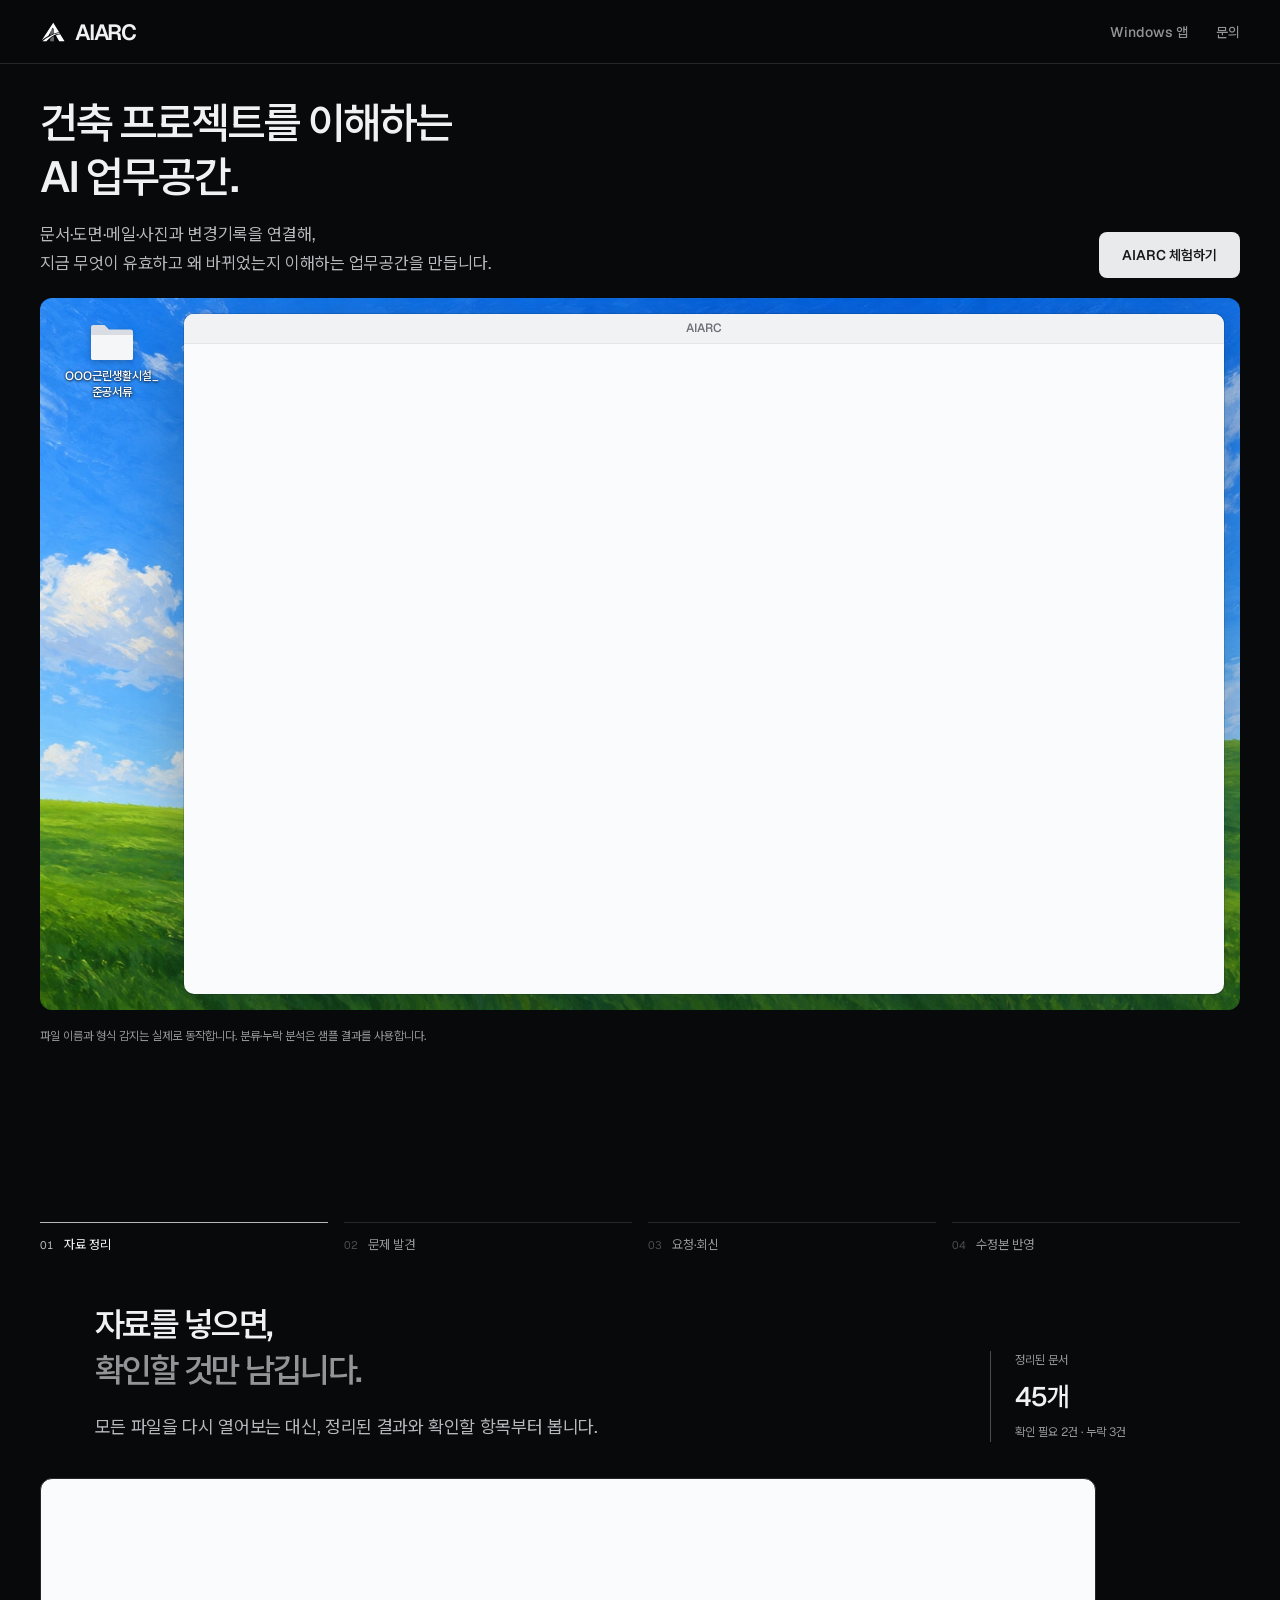
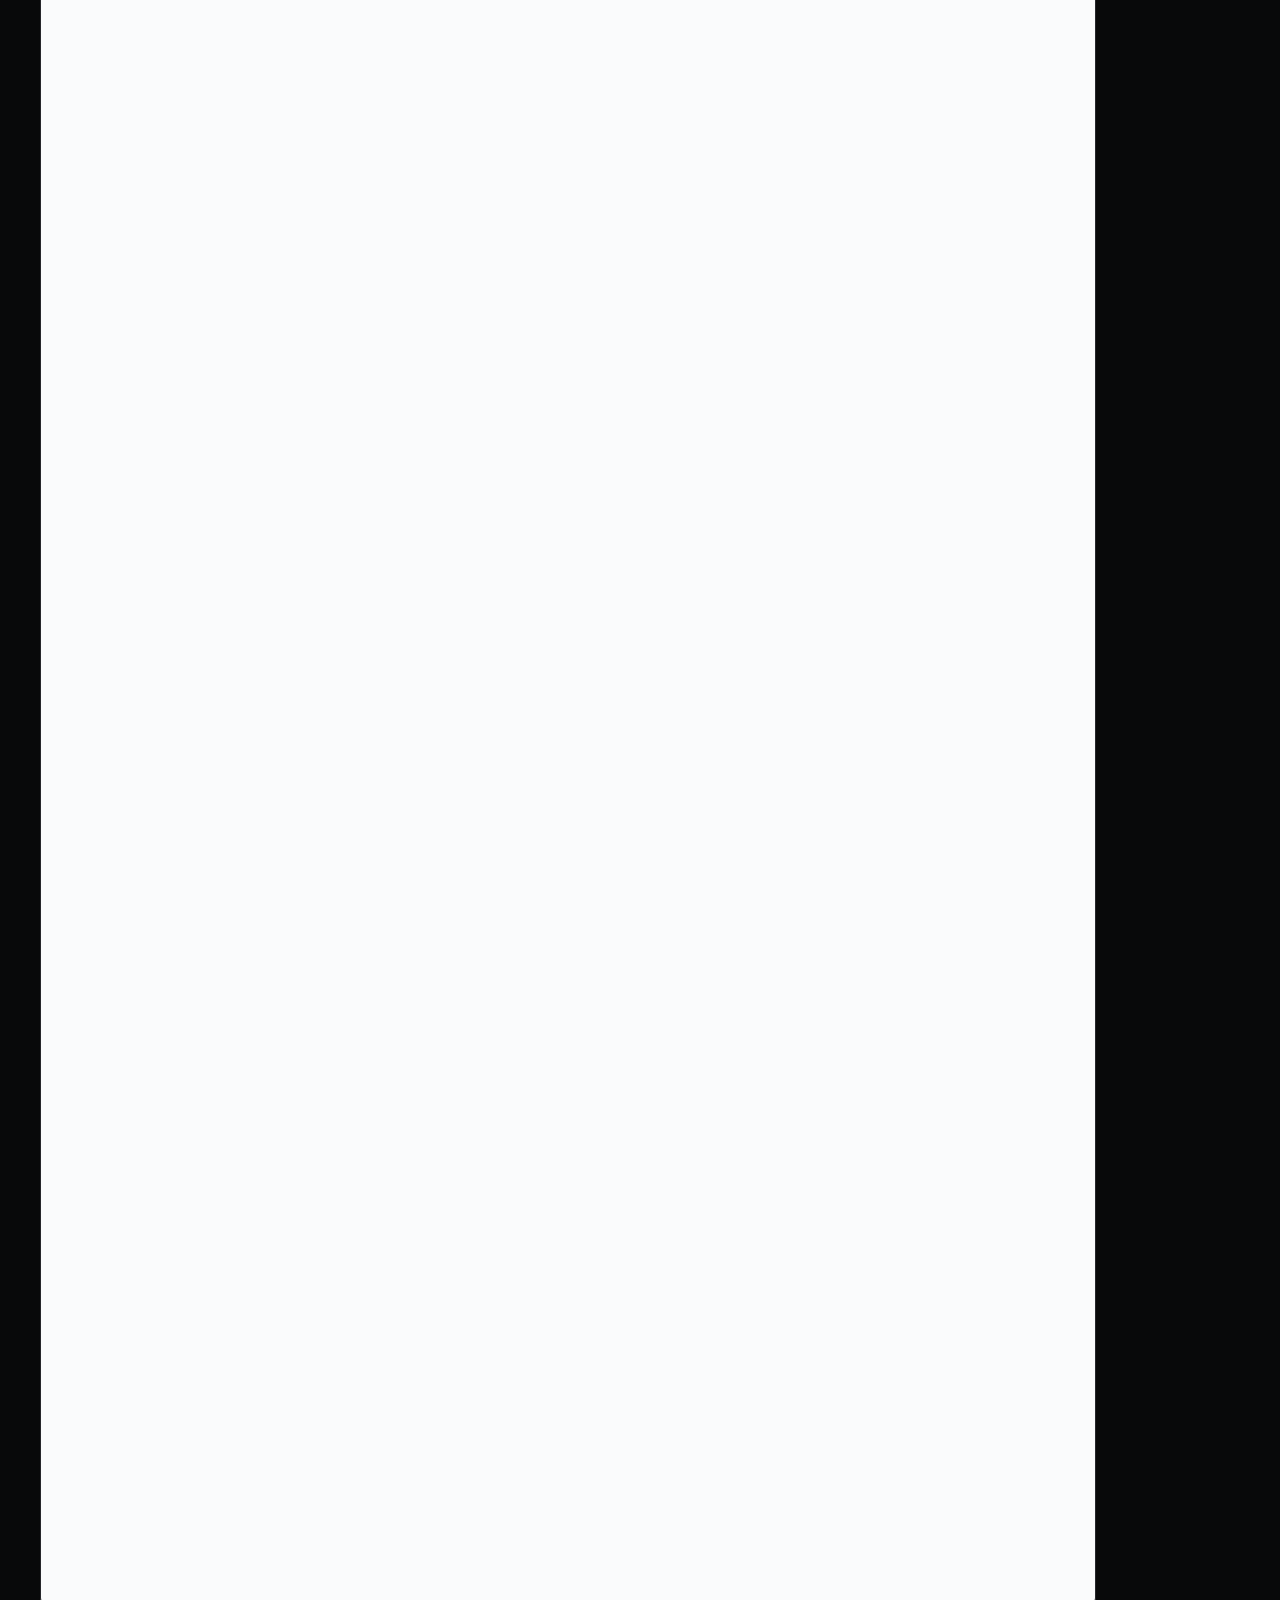
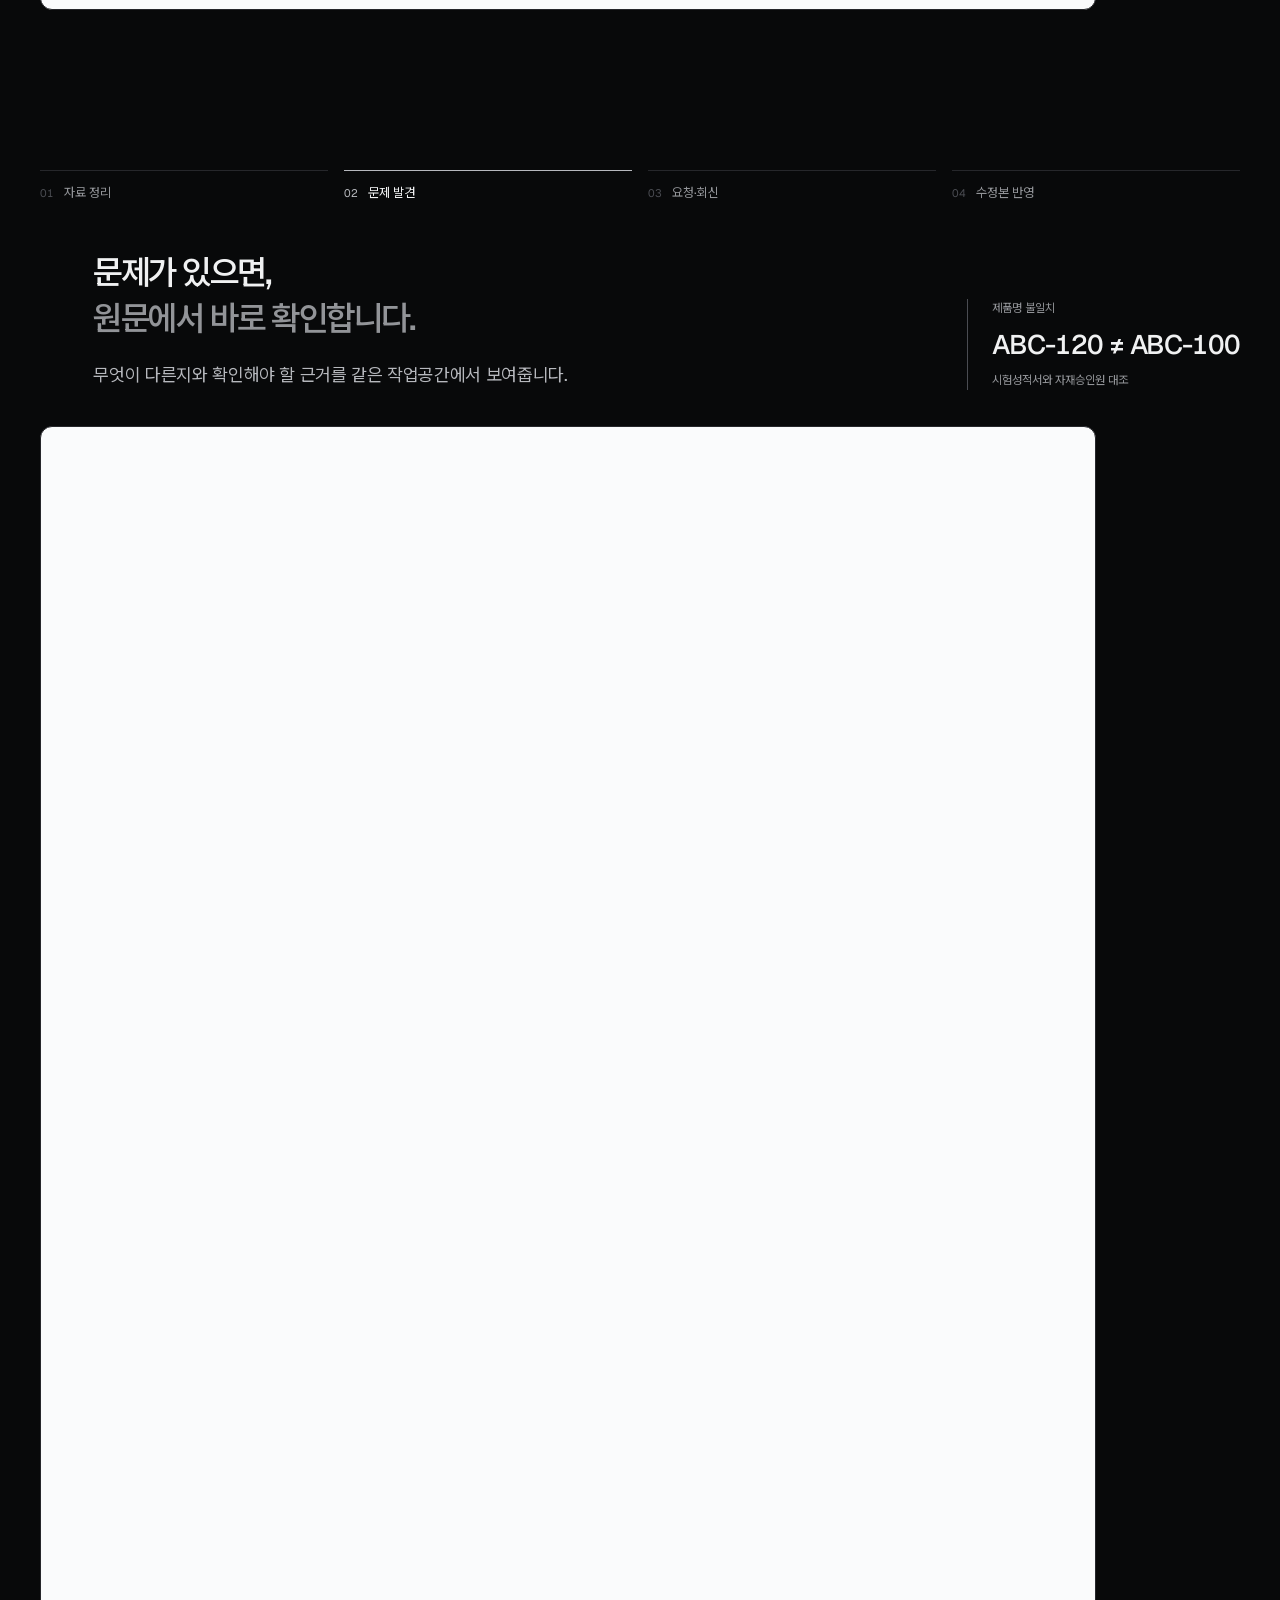
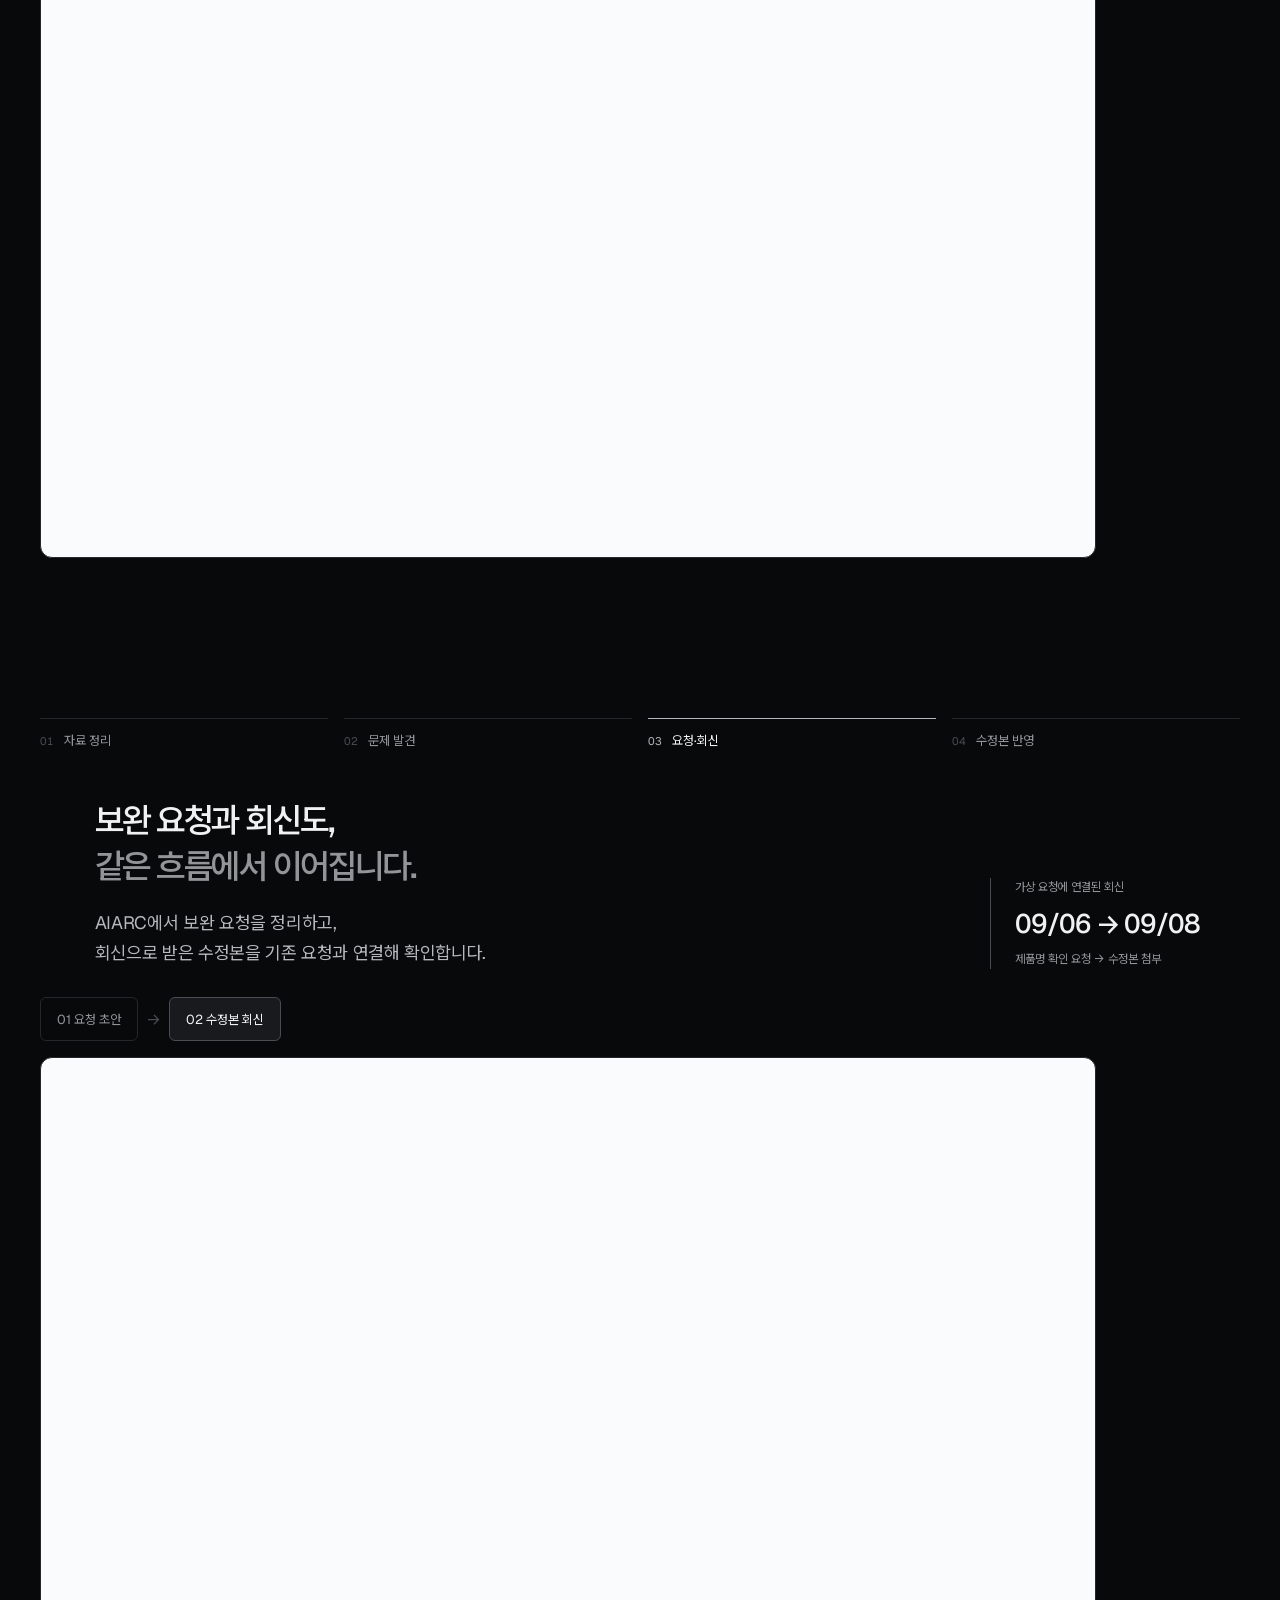
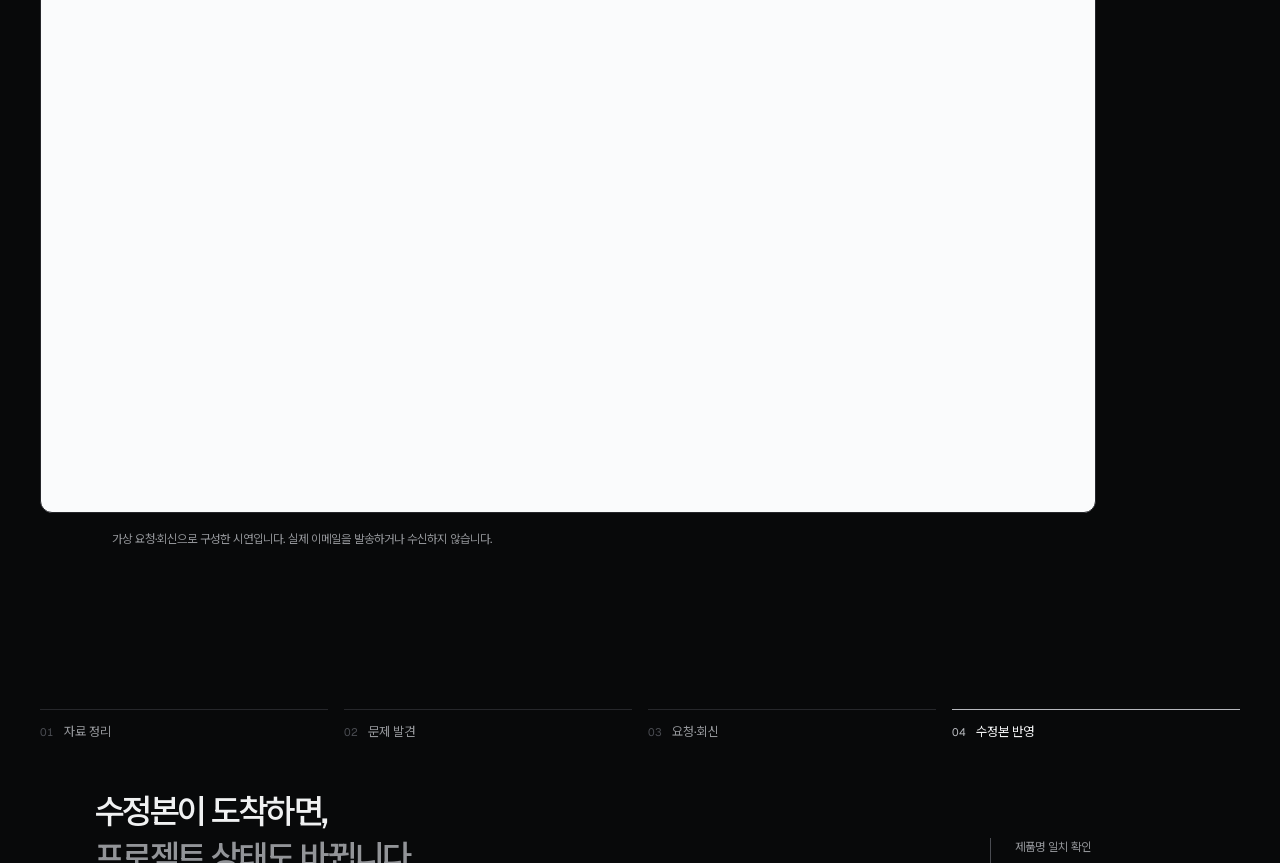
==== commit 040a08f0: "Improve chapter navigation and full-frame inspection" ====
--- a/index.html
+++ b/index.html
@@ -34,16 +34,13 @@
   </header>
 
   <main id="main">
-    <section class="hero showcase wrap" id="product">
-      <div class="showcase-copy">
+    <section class="hero wrap" id="product">
       <h1>건축 프로젝트를 이해하는<br> AI 업무공간.</h1>
       <div class="hero-row">
         <p>문서·도면·메일·사진과 변경기록을 연결해,<br> 지금 무엇이 유효하고 왜 바뀌었는지 이해하는 업무공간을 만듭니다.</p>
         <button class="button" type="button" data-try>AIARC 체험하기</button>
       </div>
-      </div>
-
-      <div class="showcase-visual">
+
       <div class="stage" id="try" data-state="idle">
         <picture class="wallpaper">
           <source srcset="./landing/assets/wallpaper.webp" type="image/webp">
@@ -59,7 +56,6 @@
           <div class="window-bar">AIARC</div>
           <div class="window-view">
             <picture class="window-poster">
-              <source media="(min-width: 1280px)" srcset="./landing/assets/stage-showcase.webp" width="1280" height="1012">
               <source media="(max-width: 939px)" srcset="./landing/assets/stage-narrow.webp" width="390" height="720">
               <img src="./landing/assets/stage-wide.webp" width="1280" height="800" alt="파일을 기다리는 AIARC 작업공간 첫 화면" decoding="async">
             </picture>
@@ -72,73 +68,122 @@
         <p>파일 이름과 형식 감지는 실제로 동작합니다. 분류·누락 분석은 샘플 결과를 사용합니다.</p>
         <button class="text-link" type="button" data-replay hidden>다시 보기</button>
       </div>
-      </div>
       <p class="sr-only" id="stage-status" aria-live="polite"></p>
     </section>
 
-    <section class="section chapter showcase wrap" id="organize">
-      <div class="showcase-copy">
+    <section class="section chapter wrap" id="organize">
+      <nav class="chapter-steps" aria-label="자료 정리 — 제품 흐름">
+        <a href="#organize" aria-current="step"><span>01</span>자료 정리</a>
+        <a href="#evidence"><span>02</span>문제 발견</a>
+        <a href="#email-workflow"><span>03</span>요청·회신</a>
+        <a href="#revision"><span>04</span>수정본 반영</a>
+      </nav>
+
+      <div class="chapter-heading">
+      <div>
       <h2>자료를 넣으면,<br> <span>확인할 것만 남깁니다.</span></h2>
       <p class="lead">모든 파일을 다시 열어보는 대신, 정리된 결과와 확인할 항목부터 봅니다.</p>
       </div>
-      <div class="showcase-visual">
+      <div class="chapter-proof"><span>정리된 문서</span><strong>45개</strong><small>확인 필요 2건 · 누락 3건</small></div>
+      </div>
+      <a class="shot-link" href="./landing/assets/chapter-organized-desktop.webp" data-image-viewer aria-label="자료 정리 전체 앱 화면 확대">
       <picture class="product-shot">
         <source media="(max-width: 760px)" srcset="./landing/assets/chapter-organized-mobile.webp" width="780" height="1280">
         <source media="(max-width: 1023px)" srcset="./landing/assets/chapter-organized-tablet.webp" width="1800" height="1280">
         <img src="./landing/assets/chapter-organized-desktop.webp" width="2560" height="1440" loading="lazy" decoding="async" alt="샘플 문서 45개가 자재·품질·감리·공사·준공 문서함으로 정리되고, 확인 필요 2건과 누락 3건이 남은 AIARC 작업공간 전체 화면">
       </picture>
-      </div>
-    </section>
-
-    <section class="section chapter showcase is-reversed wrap" id="evidence">
-      <div class="showcase-copy">
+      <span class="shot-expand" aria-hidden="true">화면 확대 ↗</span>
+      </a>
+    </section>
+
+    <section class="section chapter wrap" id="evidence">
+      <nav class="chapter-steps" aria-label="문제 발견 — 제품 흐름">
+        <a href="#organize"><span>01</span>자료 정리</a>
+        <a href="#evidence" aria-current="step"><span>02</span>문제 발견</a>
+        <a href="#email-workflow"><span>03</span>요청·회신</a>
+        <a href="#revision"><span>04</span>수정본 반영</a>
+      </nav>
+
+      <div class="chapter-heading">
+      <div>
       <h2>문제가 있으면,<br> <span>원문에서 바로 확인합니다.</span></h2>
       <p class="lead">무엇이 다른지와 확인해야 할 근거를 같은 작업공간에서 보여줍니다.</p>
       </div>
-      <div class="showcase-visual">
+      <div class="chapter-proof"><span>제품명 불일치</span><strong>ABC-120 ≠ ABC-100</strong><small>시험성적서와 자재승인원 대조</small></div>
+      </div>
+      <a class="shot-link" href="./landing/assets/chapter-evidence-desktop.webp" data-image-viewer aria-label="문제 발견 전체 앱 화면 확대">
       <picture class="product-shot">
         <source media="(max-width: 760px)" srcset="./landing/assets/chapter-evidence-mobile.webp" width="780" height="1280">
         <source media="(max-width: 1023px)" srcset="./landing/assets/chapter-evidence-tablet.webp" width="1800" height="1280">
         <img src="./landing/assets/chapter-evidence-desktop.webp" width="2560" height="1440" loading="lazy" decoding="async" alt="시험성적서의 제품명 ABC-120이 원문에 표시되고, 자재승인원 ABC-100과 다르다는 대화와 보완 요청 버튼이 함께 보이는 AIARC 작업공간 전체 화면">
       </picture>
-      </div>
-    </section>
-
-    <section class="section chapter showcase wrap" id="email-workflow">
-      <div class="showcase-copy">
+      <span class="shot-expand" aria-hidden="true">화면 확대 ↗</span>
+      </a>
+    </section>
+
+    <section class="section chapter wrap" id="email-workflow">
+      <nav class="chapter-steps" aria-label="요청·회신 — 제품 흐름">
+        <a href="#organize"><span>01</span>자료 정리</a>
+        <a href="#evidence"><span>02</span>문제 발견</a>
+        <a href="#email-workflow" aria-current="step"><span>03</span>요청·회신</a>
+        <a href="#revision"><span>04</span>수정본 반영</a>
+      </nav>
+
+      <div class="chapter-heading">
+      <div>
       <h2>보완 요청과 회신도,<br> <span>같은 흐름에서 이어집니다.</span></h2>
       <p class="lead">AIARC에서 보완 요청을 정리하고,<br> 회신으로 받은 수정본을 기존 요청과 연결해 확인합니다.</p>
       </div>
-      <div class="showcase-visual">
+      <div class="chapter-proof"><span>가상 요청에 연결된 회신</span><strong>09/06 → 09/08</strong><small>제품명 확인 요청 → 수정본 첨부</small></div>
+      </div>
+      <div class="mail-switch" role="group" aria-label="메일 시연 화면 선택">
+        <button type="button" data-mail-view="request" aria-pressed="false">01 요청 초안</button>
+        <span aria-hidden="true">→</span>
+        <button type="button" data-mail-view="email" aria-pressed="true">02 수정본 회신</button>
+      </div>
+      <a class="shot-link" href="./landing/assets/chapter-email-desktop.webp" data-image-viewer aria-label="요청·회신 전체 앱 화면 확대">
       <picture class="product-shot">
         <source media="(max-width: 760px)" srcset="./landing/assets/chapter-email-mobile.webp" width="1800" height="1800">
         <source media="(max-width: 1023px)" srcset="./landing/assets/chapter-email-tablet.webp" width="1800" height="1280">
         <img src="./landing/assets/chapter-email-desktop.webp" width="2560" height="1440" loading="lazy" decoding="async" alt="전체 AIARC 앱 프레임 위에 열린 가상 수정본 회신. 09/06 제품명 확인 요청과 연결된 회신, 이전 원문 ABC-120과 수정본 후보 ABC-100 비교, 수정본 첨부를 보여줍니다.">
       </picture>
+      <span class="shot-expand" aria-hidden="true">화면 확대 ↗</span>
+      </a>
+      <p class="mail-state sr-only" aria-live="polite">수정본 회신 화면</p>
       <div class="stage-foot"><p>가상 요청·회신으로 구성한 시연입니다. 실제 이메일을 발송하거나 수신하지 않습니다.</p></div>
-      </div>
-    </section>
-
-    <section class="section chapter showcase is-reversed wrap" id="revision">
-      <div class="showcase-copy">
+    </section>
+
+    <section class="section chapter wrap" id="revision">
+      <nav class="chapter-steps" aria-label="수정본 반영 — 제품 흐름">
+        <a href="#organize"><span>01</span>자료 정리</a>
+        <a href="#evidence"><span>02</span>문제 발견</a>
+        <a href="#email-workflow"><span>03</span>요청·회신</a>
+        <a href="#revision" aria-current="step"><span>04</span>수정본 반영</a>
+      </nav>
+
+      <div class="chapter-heading">
+      <div>
       <h2>수정본이 도착하면,<br> <span>프로젝트 상태도 바뀝니다.</span></h2>
       <p class="lead">이전 원문과 변경 이력은 그대로 보존합니다.</p>
       </div>
-      <div class="showcase-visual">
+      <div class="chapter-proof"><span>제품명 일치 확인</span><strong>ABC-100</strong><small>이전 원문과 변경 이력 보존</small></div>
+      </div>
+      <a class="shot-link" href="./landing/assets/chapter-revision-desktop.webp" data-image-viewer aria-label="수정본 반영 전체 앱 화면 확대">
       <picture class="product-shot">
         <source media="(max-width: 760px)" srcset="./landing/assets/chapter-revision-mobile.webp" width="780" height="1280">
         <source media="(max-width: 1023px)" srcset="./landing/assets/chapter-revision-tablet.webp" width="1800" height="1280">
         <img src="./landing/assets/chapter-revision-desktop.webp" width="2560" height="1440" loading="lazy" decoding="async" alt="시험성적서 수정본의 제품명 ABC-100이 자재승인원과 일치해 확인 완료로 바뀌고, 이전본과 변경 이력 6건이 함께 남은 AIARC 작업공간 전체 화면">
       </picture>
-      </div>
-    </section>
-
-    <section class="section split showcase wrap" id="project-state">
-      <div class="split-copy showcase-copy">
+      <span class="shot-expand" aria-hidden="true">화면 확대 ↗</span>
+      </a>
+    </section>
+
+    <section class="section split wrap" id="project-state">
+      <div class="split-copy">
         <h2>변경 이력과 원문이<br> <span>현재 상태로 이어집니다.</span></h2>
         <p class="lead">파일을 다시 찾는 대신, 현재 상태와 변화의 이유를 근거와 함께 확인합니다.</p>
       </div>
-      <figure class="state-figure showcase-visual">
+      <figure class="state-figure">
         <!-- diagram:state --><svg class="diagram diagram-state" viewBox="-204 -330 700 566" aria-hidden="true" focusable="false"><g class="box sheet"><path class="face side" d="M190.5 110L0 220L0 217L190.5 107Z"/><path class="face front" d="M-190.5 110L0 220L0 217L-190.5 107Z"/><path class="face top" d="M0 -3L190.5 107L0 217L-190.5 107Z"/></g><g class="box sheet"><path class="face side" d="M190.5 58L0 168L0 165L190.5 55Z"/><path class="face front" d="M-190.5 58L0 168L0 165L-190.5 55Z"/><path class="face top" d="M0 -55L190.5 55L0 165L-190.5 55Z"/></g><g class="box sheet"><path class="face side" d="M190.5 6L0 116L0 113L190.5 3Z"/><path class="face front" d="M-190.5 6L0 116L0 113L-190.5 3Z"/><path class="face top" d="M0 -107L190.5 3L0 113L-190.5 3Z"/></g><g class="box sheet"><path class="face side" d="M190.5 -46L0 64L0 61L190.5 -49Z"/><path class="face front" d="M-190.5 -46L0 64L0 61L-190.5 -49Z"/><path class="face top" d="M0 -159L190.5 -49L0 61L-190.5 -49Z"/></g><g class="box sheet"><path class="face side" d="M190.5 -98L0 12L0 9L190.5 -101Z"/><path class="face front" d="M-190.5 -98L0 12L0 9L-190.5 -101Z"/><path class="face top" d="M0 -211L190.5 -101L0 9L-190.5 -101Z"/></g><path class="thread" d="M0 217L0 168"/><path class="thread" d="M0 165L0 116"/><path class="thread" d="M0 113L0 64"/><path class="thread" d="M0 61L0 12"/><path class="thread" d="M0 9L0 -72"/><g class="box current"><path class="face side" d="M190.5 -182L0 -72L0 -84L190.5 -194Z"/><path class="face front" d="M-190.5 -182L0 -72L0 -84L-190.5 -194Z"/><path class="face top" d="M0 -304L190.5 -194L0 -84L-190.5 -194Z"/></g><path class="plan" d="M0 -264L121.2 -194L0 -124L-121.2 -194Z"/><path class="plan-old" d="M45 -238L-76.2 -168"/><path class="plan-new" d="M79.7 -218L-41.6 -148"/><text class="mark dim" x="43" y="-248">A</text><text class="mark" x="77.7" y="-228">B</text><path class="leader" d="M196.5 108.5H236"/><text class="label" x="250" y="113.5"><tspan class="date">07.03</tspan><tspan dx="12">원도면 A</tspan></text><path class="leader" d="M196.5 56.5H236"/><text class="label" x="250" y="61.5"><tspan class="date">07.12</tspan><tspan dx="12">현장 변경지시</tspan></text><path class="leader" d="M196.5 4.5H236"/><text class="label" x="250" y="9.5"><tspan class="date">07.13</tspan><tspan dx="12">수정도면 B</tspan></text><path class="leader" d="M196.5 -47.5H236"/><text class="label" x="250" y="-42.5"><tspan class="date">07.14</tspan><tspan dx="12">회의록 · 메일</tspan></text><path class="leader" d="M196.5 -99.5H236"/><text class="label" x="250" y="-94.5"><tspan class="date">07.15</tspan><tspan dx="12">현장사진</tspan></text><path class="leader strong" d="M196.5 -188H236"/><text class="label strong" x="250" y="-183">현재 상태 · B</text></svg>
         <figcaption>
           <ol class="state-legend">
@@ -191,5 +236,17 @@
     <div class="footer-bottom"><span>© 2026 AIARC</span></div>
   </footer>
   <button class="back-to-top" type="button" aria-label="맨 위로" hidden><svg width="18" height="18" viewBox="0 0 24 24" fill="none" stroke="currentColor" stroke-width="1.5" aria-hidden="true" focusable="false"><path d="m6 12 6-6 6 6M12 6v12"/></svg></button>
+
+  <dialog class="image-viewer" aria-labelledby="image-viewer-title">
+    <div class="image-viewer-bar">
+      <div><h2 id="image-viewer-title">제품 화면</h2><p>확대 후 좌우·위아래로 이동해 확인하세요.</p></div>
+      <div class="image-viewer-actions">
+        <button type="button" data-image-zoom aria-pressed="false">확대</button>
+        <button type="button" data-image-close aria-label="제품 화면 닫기">닫기 ✕</button>
+      </div>
+    </div>
+    <div class="image-viewer-scroll" tabindex="0" aria-label="제품 캡처. 확대한 뒤 스크롤하여 이동할 수 있습니다."><img alt=""></div>
+    <p class="image-viewer-note">가상 자료로 구성한 제품 시연 화면입니다.</p>
+  </dialog>
 </body>
 </html>
--- a/landing/style.css
+++ b/landing/style.css
@@ -14,7 +14,7 @@
 h1,h2{font-weight:560;letter-spacing:-.045em;text-wrap:balance;word-break:keep-all}
 h2 span{color:var(--muted)}
 p{word-break:keep-all;text-wrap:pretty}
-.wrap{max-width:1360px;margin-inline:auto;padding-inline:40px}
+.wrap{max-width:1376px;margin-inline:auto;padding-inline:40px}
 .skip{position:fixed;left:16px;top:-100px;background:var(--button);color:var(--button-text);padding:12px;z-index:11}.skip:focus{top:12px}
 .sr-only{position:absolute;width:1px;height:1px;overflow:hidden;clip-path:inset(50%);white-space:nowrap}
 
@@ -32,9 +32,9 @@
 
 /* Hero: identity, one invitation, and the product right under it. */
 .hero{padding-top:48px;padding-bottom:96px}
-.hero h1{font-size:clamp(36px,3.2vw,48px);line-height:1.2}
-.hero-row{display:flex;align-items:flex-end;justify-content:space-between;gap:36px;margin-top:24px}
-.hero-row p{font-size:18px;line-height:1.625;color:var(--soft);max-width:640px}
+.hero h1{font-size:clamp(40px,3.4vw,52px);line-height:1.24}
+.hero-row{display:flex;align-items:flex-end;justify-content:space-between;gap:36px;margin-top:22px}
+.hero-row p{font-size:17px;line-height:1.7;color:var(--soft);max-width:640px}
 
 /* Try AIARC: a desktop on the approved wallpaper, with the real browser demo in a window. */
 .stage{position:relative;isolation:isolate;overflow:hidden;margin-top:28px;border-radius:12px;display:grid;grid-template-columns:112px minmax(0,1fr);gap:16px;align-items:start;padding:24px 24px 24px 16px;user-select:none;-webkit-user-select:none}
@@ -64,8 +64,8 @@
 
 /* Sections: one message each. */
 .section{padding-block:112px}
-.section h2{font-size:clamp(36px,3.2vw,48px);line-height:1.2}
-.lead{margin-top:24px;font-size:18px;line-height:1.625;letter-spacing:-.02em;color:var(--soft);max-width:512px}
+.section h2{font-size:34px;line-height:1.35}
+.lead{margin-top:18px;font-size:18px;line-height:1.7;letter-spacing:-.02em;color:var(--soft);max-width:560px}
 /* Product chapters: the whole app frame (sidebar, work, conversation), shown near its native size. */
 .chapter{padding-block:64px}
 .product-shot{display:block;margin-top:44px;border:1px solid var(--line);border-radius:12px;overflow:hidden;background:#fafbfc}
@@ -99,6 +99,7 @@
 .expansion li{display:grid;align-content:start;gap:18px;padding:36px 14px 0;font-size:14px;line-height:1.5;color:var(--soft);word-break:keep-all}
 
 .download{display:grid;grid-template-columns:1fr auto;gap:28px 60px;align-items:center}
+.download h2{font-size:36px}
 .download-actions{display:grid;gap:12px;min-width:280px;text-align:center}
 .download-actions small{font-size:12px;color:var(--muted)}
 .scope{grid-column:1 / -1;max-width:860px;font-size:13px;color:var(--muted)}
@@ -116,25 +117,25 @@
   .stage{margin-top:20px;padding:16px}
   .window{max-width:none}
 }
-@media(min-width:1600px){.wrap{max-width:1392px;padding-inline:56px}}
-/* Desktop items sit in a row above the window; the stage is a column of the hero on desktop and full width below it. */
+@media(min-width:1600px){.wrap{max-width:1536px;padding-inline:56px}}
+/* Desktop items move to a row once the window needs the full width. */
 @media(min-width:1024px) and (max-width:1279px){.product-shot{margin-inline:-24px}}
-.stage{grid-template-columns:1fr;gap:16px;padding:16px 24px 24px}.desktop{display:flex;justify-items:start}.desktop .desk-item{display:flex;align-items:center;gap:10px;width:auto;max-width:260px;text-align:left;padding:4px}.desktop .desk-icon{flex:none;width:36px;height:30px}.window{--chrome:120px}
+@media(max-width:1279px){.stage{grid-template-columns:1fr;gap:16px;padding:16px 24px 24px}.desktop{display:flex;justify-items:start}.desktop .desk-item{display:flex;align-items:center;gap:10px;width:auto;max-width:260px;text-align:left;padding:4px}.desktop .desk-icon{flex:none;width:36px;height:30px}.window{--chrome:120px}}
 /* Narrow: the demo runs at its own mobile size inside a narrow window. */
 @media(max-width:939px){.stage{max-width:454px;margin-inline:auto}.window{max-width:390px}.window-view{aspect-ratio:390/720}.window-view iframe{width:390px;height:720px}
   .split{grid-template-columns:1fr;gap:40px}.expansion{grid-template-columns:repeat(3,minmax(0,1fr))}.expansion li:nth-child(n+4){border-top:1px solid var(--line);padding-bottom:28px}}
 @media(max-width:760px){
   html{scroll-padding-top:70px}.wrap{padding-inline:20px}.header{height:58px}.brand{font-size:20px}.brand img{width:23px;height:23px}.nav-links{gap:20px;font-size:13px}
-  .hero{padding-top:32px;padding-bottom:72px}.hero h1{font-size:30px;line-height:1.2;letter-spacing:-.035em}.hero h1 br,.hero-row p br{display:none}
-  .hero-row{flex-direction:column;align-items:stretch;gap:24px}.hero-row p{font-size:18px}
+  .hero{padding-top:32px;padding-bottom:72px}.hero h1{font-size:32px;line-height:1.32;letter-spacing:-.035em}.hero h1 br,.hero-row p br{display:none}
+  .hero-row{flex-direction:column;align-items:stretch;gap:22px}.hero-row p{font-size:16px}
   .stage{margin-top:24px;margin-inline:auto;padding:10px 12px 14px;border-radius:10px}.desk-item{width:102px;padding:6px 2px;font-size:11px}.desk-icon{width:40px;height:34px}
   .stage-foot{flex-direction:column;gap:8px;font-size:11px}
-  .section{padding-block:64px}.section h2{font-size:30px}.section h2 br{display:none}.lead{font-size:18px}
-  .chapter{padding-block:56px}.chapter h2{font-size:30px}.chapter h2 br{display:inline}.product-shot{margin-top:28px;max-width:420px;margin-inline:auto}
+  .section{padding-block:72px}.section h2,.download h2{font-size:27px}.section h2 br{display:none}.lead{font-size:16px}
+  .chapter{padding-block:56px}.chapter h2{font-size:25px}.chapter h2 br{display:inline}.product-shot{margin-top:28px;max-width:420px;margin-inline:auto}
   .diagram .label,.diagram .leader{display:none}.diagram-state{margin-inline:auto;max-width:360px}
   .state-legend{position:static;width:auto;height:auto;clip-path:none;display:grid;gap:8px;list-style:none;padding:0;margin-top:24px;font-size:13px;color:var(--soft)}
   .state-legend time{display:inline-block;width:52px;color:var(--muted);font-variant-numeric:tabular-nums}.state-legend .now{color:var(--text);font-weight:560}
-  .statement{font-size:30px!important;line-height:1.3}
+  .statement{font-size:24px!important;line-height:1.5}
   .progression{flex-direction:column;gap:12px;margin-top:32px}.progression li+li:before{content:'↓';margin:0 8px 0 0}
   .expansion{grid-template-columns:repeat(2,minmax(0,1fr));margin-top:44px}.expansion li{padding:24px 10px 24px;font-size:13px;border-top:1px solid var(--line)}.expansion li:nth-child(-n+2){border-top:0}
   .download{grid-template-columns:1fr}.download-actions{min-width:0}
@@ -148,33 +149,55 @@
 .back-to-top[hidden]{display:none}
 .back-to-top:hover{color:var(--text);border-color:var(--figure)}
 
-/* Product showcase (desktop): copy and a real product visual share one row, alternating sides down the page.
-   Proportions follow altitude.so's split blocks: 90% of the window wide, 1/3 copy : 2/3 visual with no column gap,
-   the copy inset inside its own column, 128px between blocks. The markup keeps copy before visual, so every
-   narrower (stacked) layout reads the copy first. --lift raises the copy a little above the visual's centre. */
+/* Product chapters on desktop: the app frame sits inside the section with room around it
+   instead of filling the content width. Narrower screens keep their existing sizing. */
 @media(min-width:1280px){
-  .showcase{--lift:32px;display:grid;grid-template-columns:minmax(0,1fr) minmax(0,2fr);align-items:center}
-  .showcase.is-reversed{grid-template-columns:minmax(0,2fr) minmax(0,1fr)}
-  .showcase.is-reversed .showcase-copy{grid-column:2;grid-row:1}
-  .showcase.is-reversed .showcase-visual{grid-column:1;grid-row:1}
-  .hero.showcase,.chapter.showcase{width:90%;max-width:none;padding-inline:0}
-  .hero .showcase-copy,.chapter .showcase-copy{padding:0 clamp(24px,calc(12.5vw - 144px),96px) var(--lift)}
-
-  /* Hero stage, measured on altitude.so's Sherpa block: the stage is 2/3 of the block and 80% of the viewport high,
-     16px corners; the window sits 9.5% from the left and 6% from the top at 61% of the stage width, so the wallpaper
-     stays in view around it. Copy is centred on the stage (--lift offsets the note under it). */
-  .hero.showcase{--lift:38px;padding-block:96px 64px}
-  .hero-row{flex-direction:column;align-items:flex-start;gap:24px;margin-top:24px}
-  .hero .stage{display:block;height:80vh;min-height:520px;margin-top:0;padding:0;border-radius:16px}
-  .hero .window{position:absolute;left:9.5%;top:6%;width:61%;max-width:none}
-  .hero .window-view{aspect-ratio:1280/1012}
-  .hero .window-view iframe{height:1012px}
-  .hero .desktop{position:absolute;right:6%;top:9%;display:grid}
-  .hero .desktop .desk-item{display:grid;justify-items:center;gap:6px;width:112px;padding:8px 4px;text-align:center}
-  .hero .desktop .desk-icon{width:48px;height:40px}
-
-  .chapter.showcase{padding-block:64px}
-  .chapter .product-shot{margin-top:0;box-shadow:0 40px 90px -36px rgb(0 0 0 / .8)}
-
-  .split.showcase{--lift:24px;grid-template-columns:minmax(0,2fr) minmax(0,3fr);column-gap:80px}
-}
+  .chapter{padding-block:80px}
+  .product-shot{width:min(1240px,88%);margin:48px auto 0}
+  .chapter .stage-foot{width:min(1240px,88%);margin-inline:auto}
+  /* The heading and lead start on the frame's left edge, keeping their own widths. */
+  .chapter h2,.chapter .lead{margin-left:calc((100% - min(1240px,88%)) / 2)}
+}
+/* One sample case, four connected steps. The original app captures stay intact. */
+.chapter-steps{display:grid;grid-template-columns:repeat(4,minmax(0,1fr));gap:16px;margin-bottom:36px}
+.chapter-steps a{display:flex;align-items:center;gap:10px;min-height:44px;padding-block:12px;border-top:1px solid var(--line);font-size:13px;color:var(--muted)}
+.chapter-steps a span{font-size:11px;font-variant-numeric:tabular-nums;color:var(--figure)}
+.chapter-steps a[aria-current=step]{border-color:var(--soft);color:var(--text)}
+.chapter-steps a[aria-current=step] span{color:var(--soft)}
+.chapter-steps a:hover{color:var(--text)}
+.chapter-heading{display:grid;grid-template-columns:minmax(0,1fr) auto;gap:36px;align-items:end}
+.chapter-proof{border-left:1px solid var(--figure);padding-left:24px;display:grid;gap:9px;min-width:250px}
+.chapter-proof span,.chapter-proof small{font-size:12px;color:var(--muted);line-height:1.6}
+.chapter-proof strong{font-size:clamp(23px,2.1vw,30px);font-weight:520;letter-spacing:-.04em;font-variant-numeric:tabular-nums}
+.shot-link{display:block;position:relative;margin-top:36px;border-radius:12px}
+.shot-link .product-shot{margin:0;max-width:none}
+.shot-expand{position:absolute;right:12px;bottom:12px;min-height:36px;padding:9px 12px;border:1px solid #44474c;border-radius:6px;background:#17191c;color:#e9eaec;font-size:12px;opacity:0;transition:opacity .15s}
+.shot-link:hover .shot-expand,.shot-link:focus-visible .shot-expand{opacity:1}
+.mail-switch{display:flex;align-items:center;gap:8px;margin-top:28px;color:var(--figure)}
+.mail-switch button{min-height:44px;padding:10px 16px;border:1px solid var(--line);border-radius:6px;font-size:13px;color:var(--muted)}
+.mail-switch button[aria-pressed=true]{background:var(--surface-raised);border-color:var(--figure);color:var(--text)}
+.mail-switch+.shot-link{margin-top:16px}
+.image-viewer{width:100vw;max-width:none;height:100dvh;max-height:none;margin:0;padding:0;border:0;background:var(--bg);color:var(--text)}
+.image-viewer[open]{display:flex;flex-direction:column}
+.image-viewer::backdrop{background:rgb(0 0 0 / .9)}
+.image-viewer-bar{display:flex;justify-content:space-between;align-items:center;gap:16px;padding:16px 24px;border-bottom:1px solid var(--line)}
+.image-viewer-bar h2{font-size:16px;letter-spacing:-.02em}
+.image-viewer-bar p,.image-viewer-note{font-size:12px;color:var(--muted);line-height:1.6}
+.image-viewer-bar p{margin-top:6px}
+.image-viewer-actions{display:flex;gap:8px;flex-shrink:0}
+.image-viewer-actions button{min-width:60px;min-height:44px;padding:8px 12px;border:1px solid var(--figure);border-radius:6px;font-size:13px}
+.image-viewer-scroll{flex:1;min-height:0;overflow:auto;overscroll-behavior:contain;padding:24px}
+.image-viewer-scroll:focus-visible{outline:2px solid var(--focus);outline-offset:-4px}
+.image-viewer-scroll img{width:auto;height:auto;max-width:100%;max-height:100%;margin:auto}
+.image-viewer[data-zoomed] .image-viewer-scroll img{width:1280px;max-width:none;max-height:none;margin:0}
+.image-viewer-note{padding:12px 24px;border-top:1px solid var(--line)}
+body:has(.image-viewer[open]){overflow:hidden}
+@media(max-width:1023px){.chapter-heading{grid-template-columns:1fr;gap:24px}.chapter-proof{min-width:0;padding-left:16px}.chapter-proof strong{font-size:25px}}
+@media(max-width:760px){
+  .chapter-steps{gap:8px;margin-bottom:24px}.chapter-steps a{flex-direction:column;align-items:flex-start;gap:8px;font-size:11px}
+  .chapter-heading{gap:20px}.chapter-proof{gap:5px}.chapter-proof strong{font-size:24px}
+  .shot-link{margin-top:24px}.shot-expand{position:static;display:block;width:max-content;margin:10px 0 0 auto;opacity:1;background:none;border-color:var(--line);min-height:44px;padding:13px 14px}
+  .image-viewer-bar{align-items:flex-start;flex-wrap:wrap;padding:12px 16px}.image-viewer-bar h2{font-size:15px}.image-viewer-bar p{font-size:11px}
+  .image-viewer-scroll{padding:12px}.image-viewer-note{padding:12px 16px}
+}
+@media(prefers-reduced-motion:reduce){.shot-expand{transition:none}}
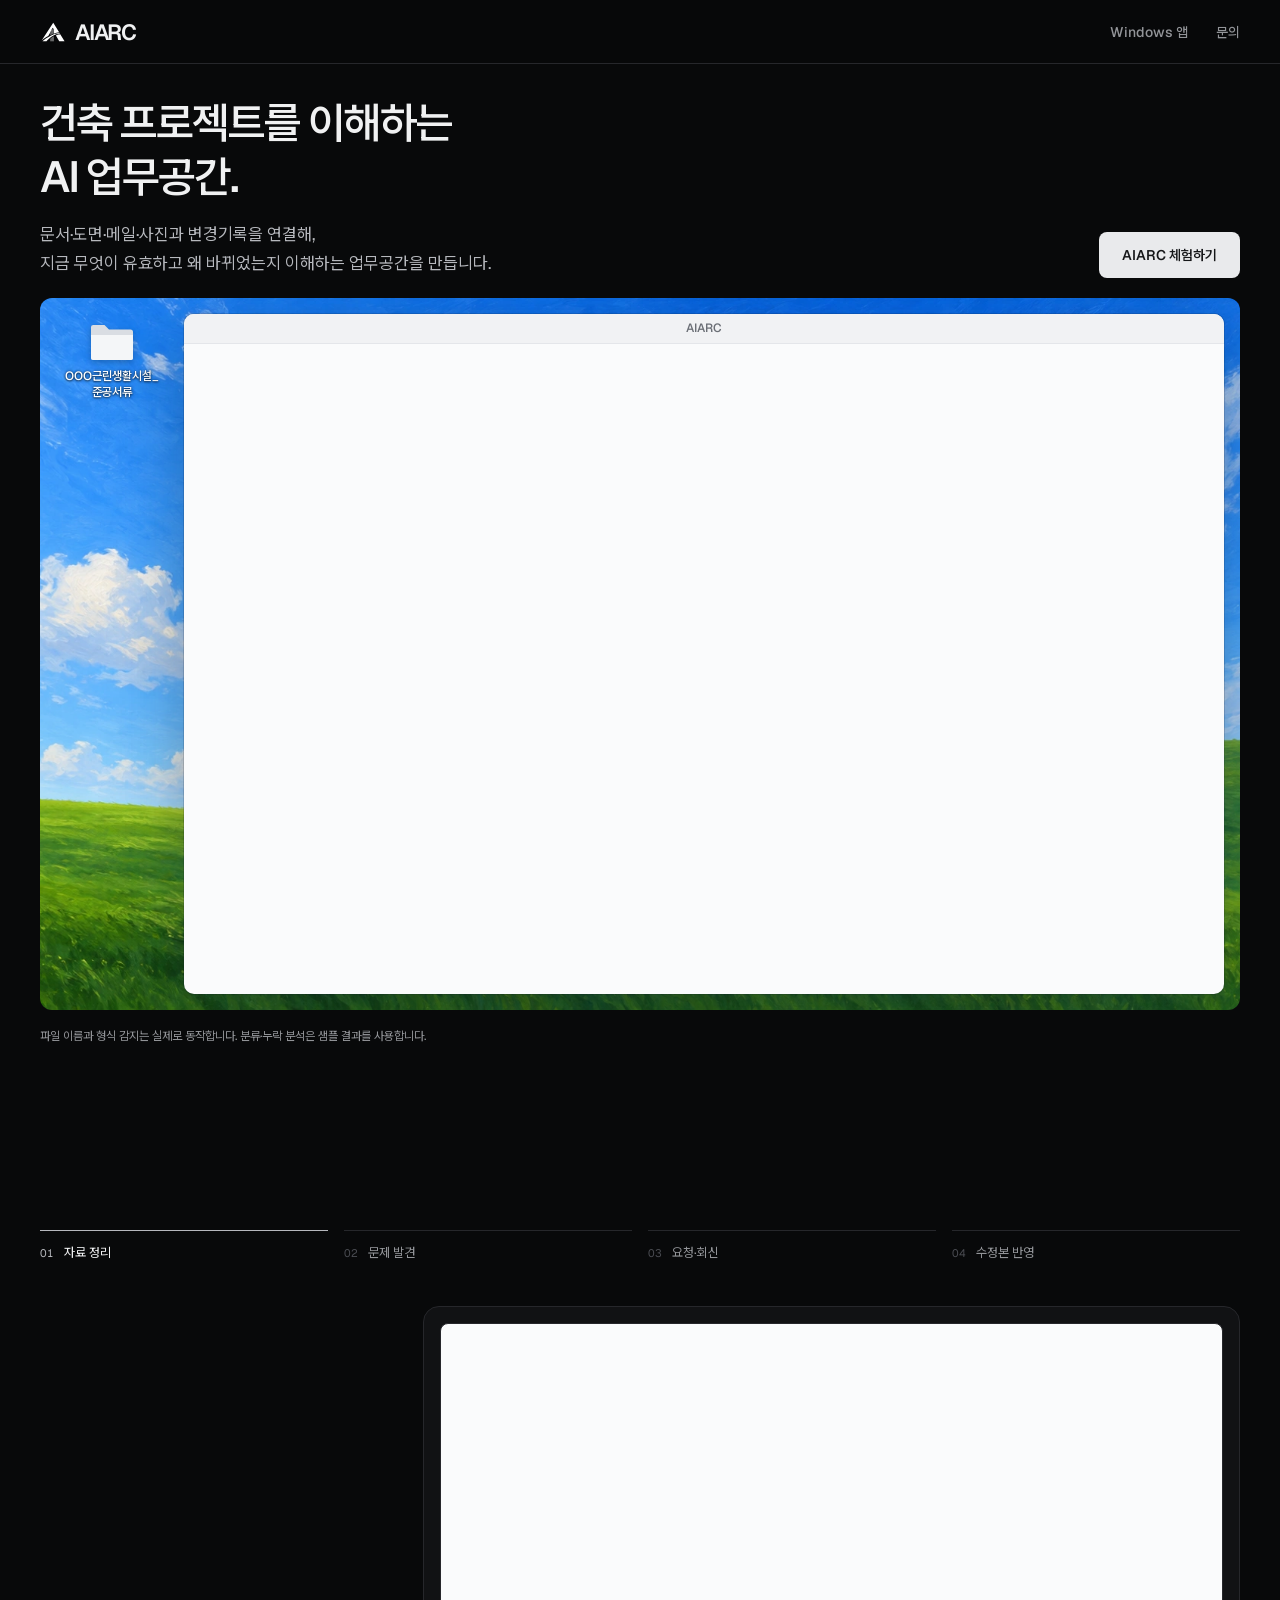
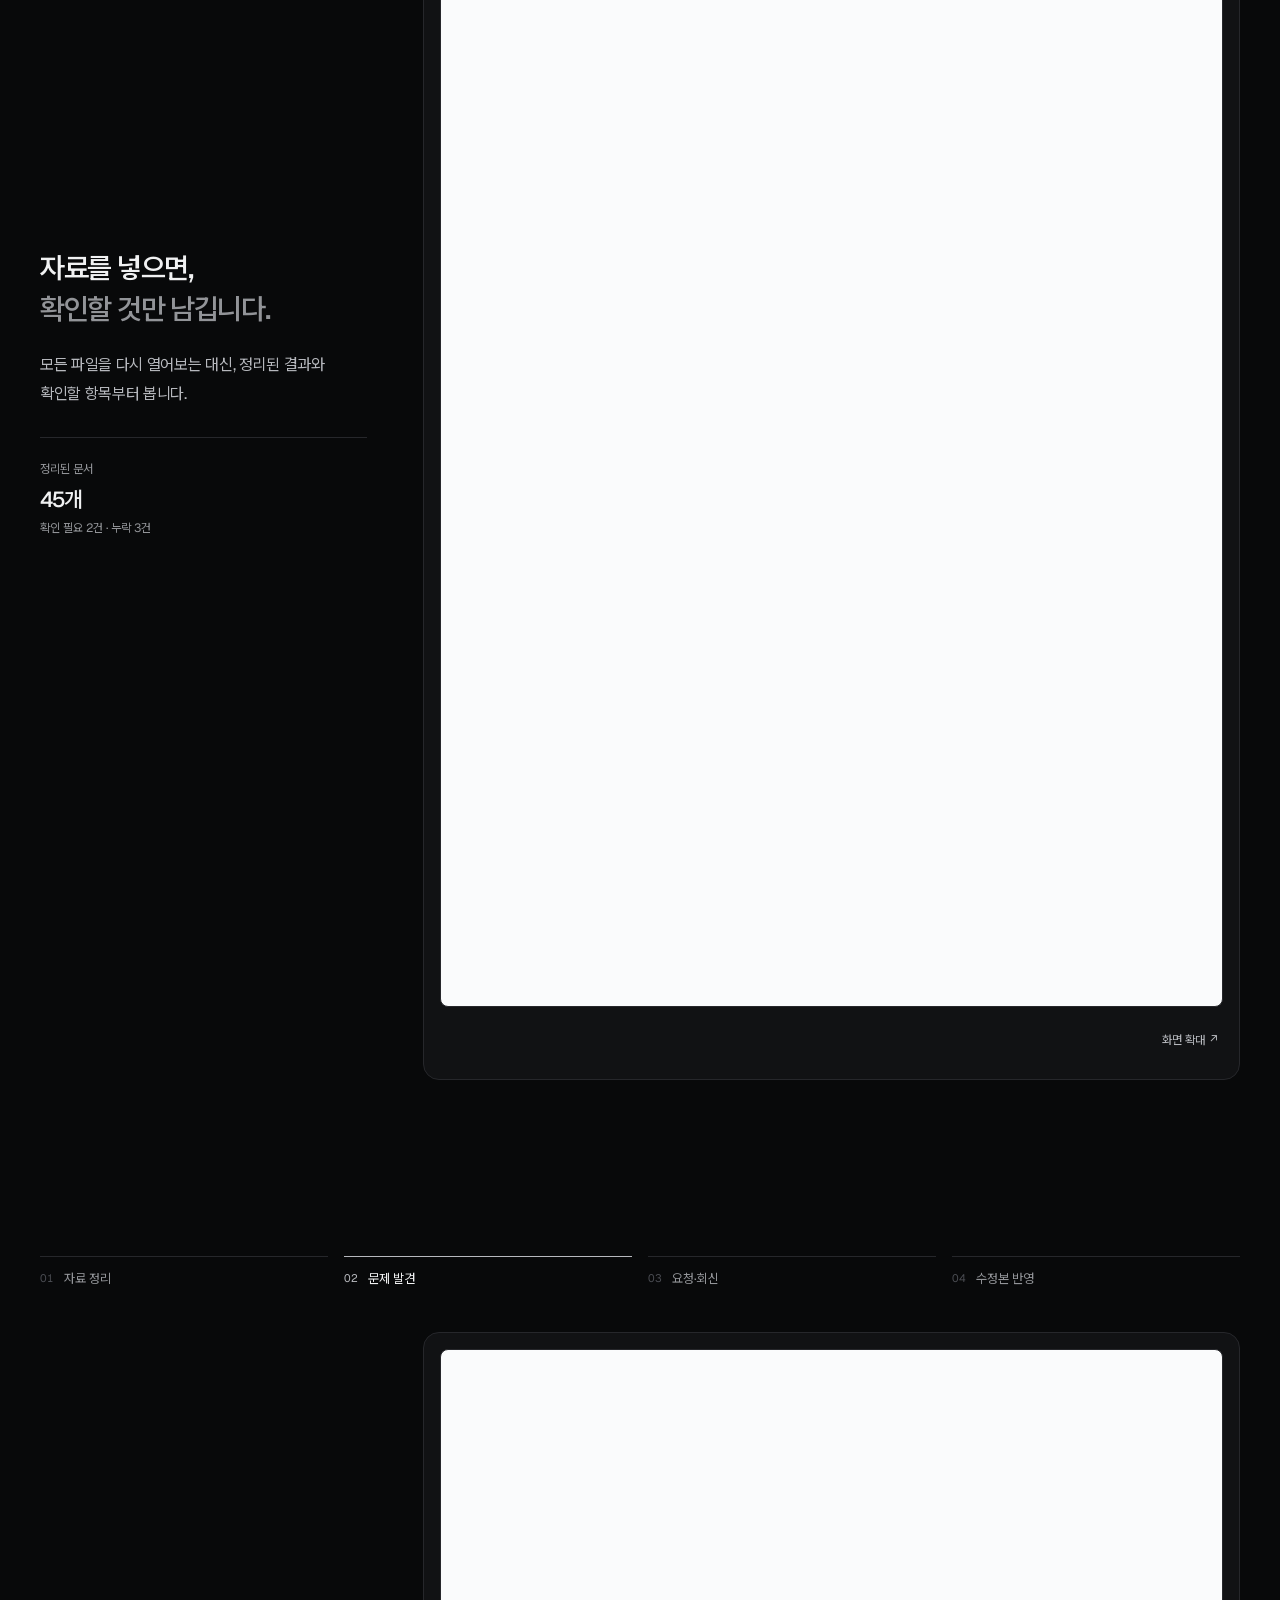
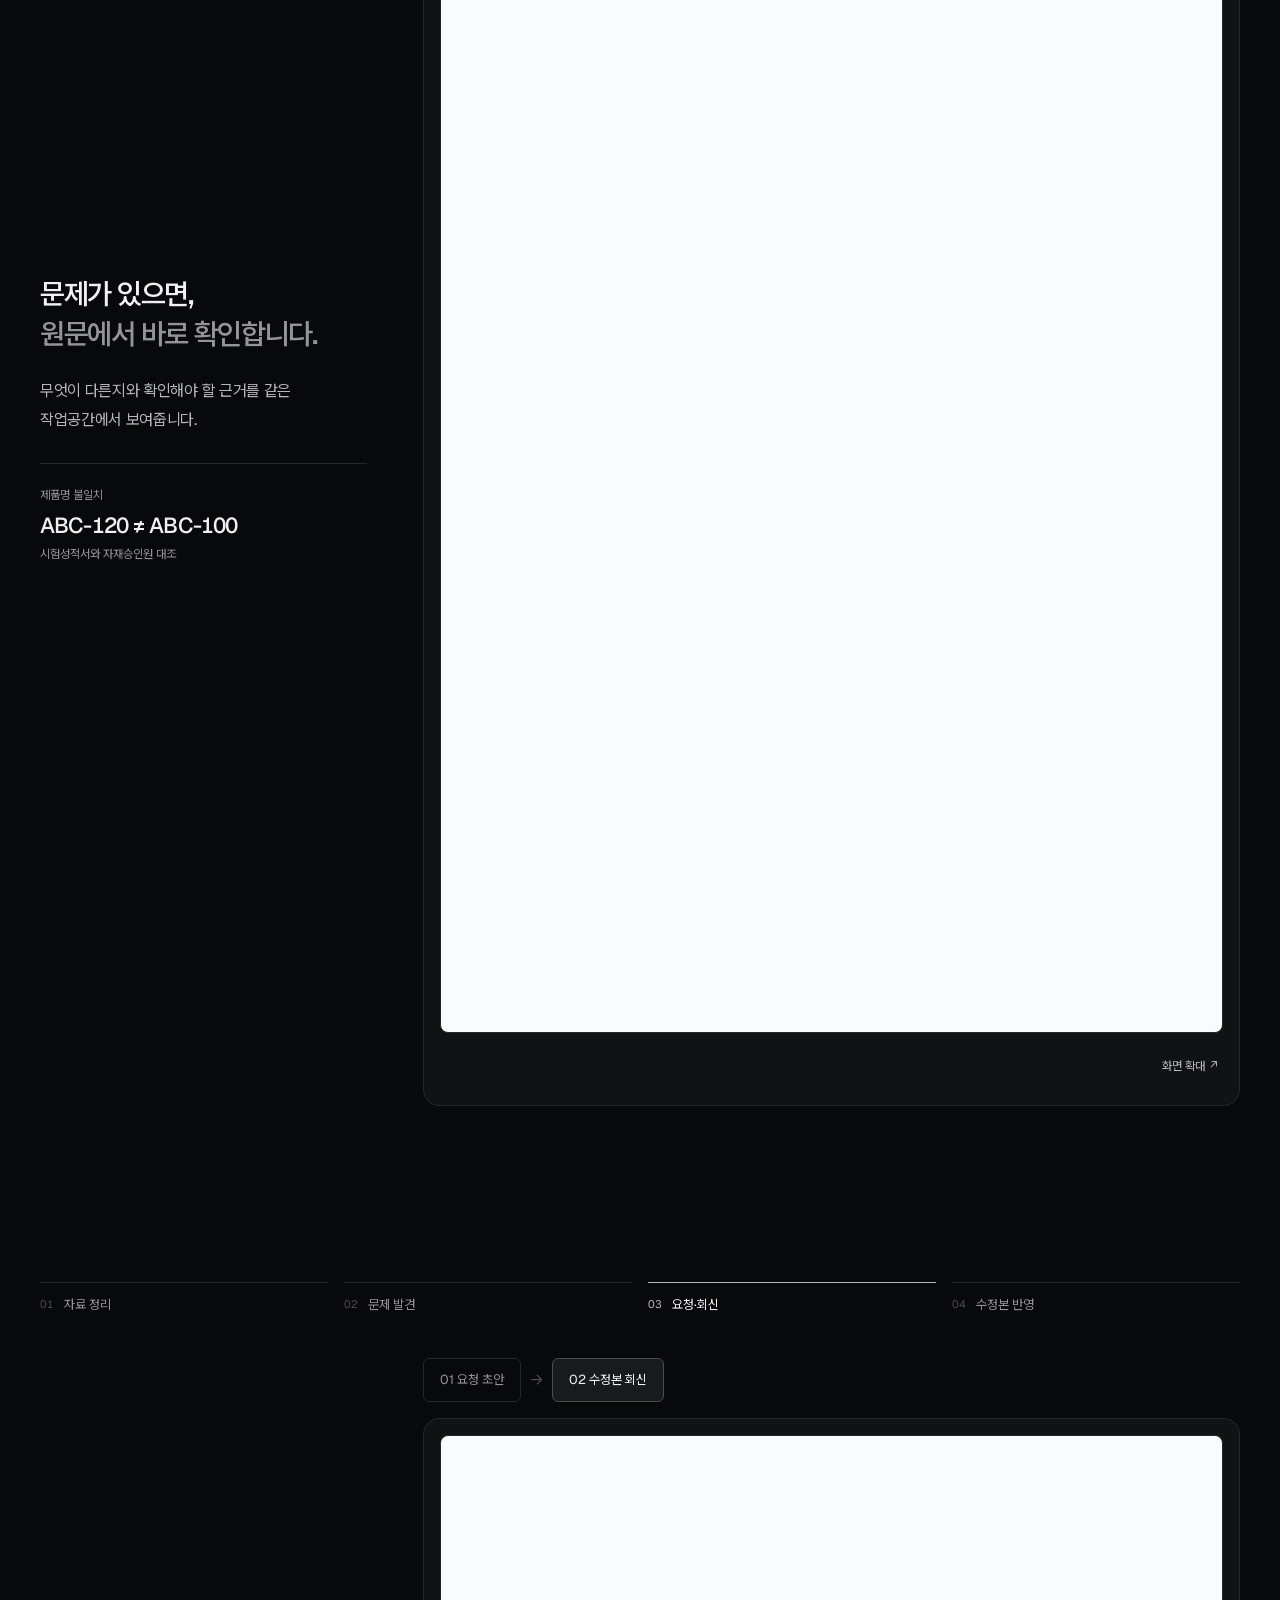
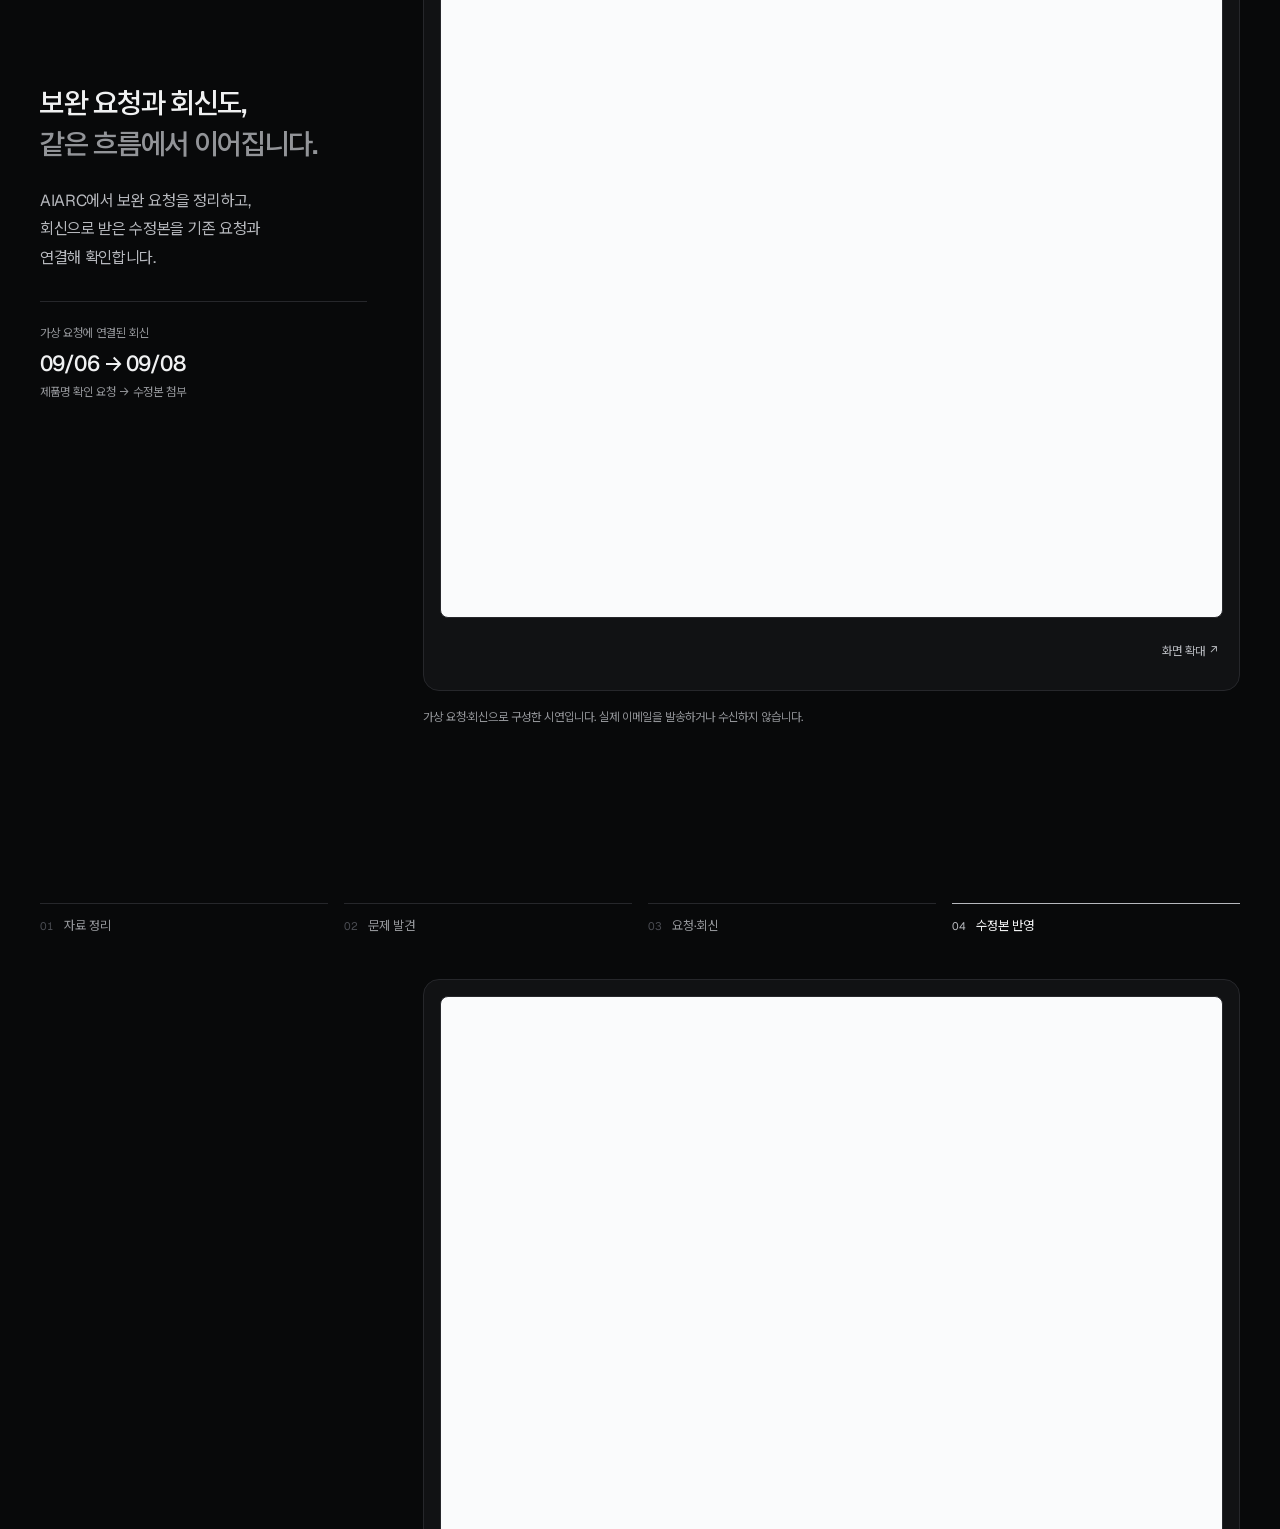
==== commit 2d4afba4: "Arrange product chapters with left copy and right app visuals" ====
--- a/index.html
+++ b/index.html
@@ -86,6 +86,7 @@
       </div>
       <div class="chapter-proof"><span>정리된 문서</span><strong>45개</strong><small>확인 필요 2건 · 누락 3건</small></div>
       </div>
+      <div class="chapter-visual">
       <a class="shot-link" href="./landing/assets/chapter-organized-desktop.webp" data-image-viewer aria-label="자료 정리 전체 앱 화면 확대">
       <picture class="product-shot">
         <source media="(max-width: 760px)" srcset="./landing/assets/chapter-organized-mobile.webp" width="780" height="1280">
@@ -94,6 +95,7 @@
       </picture>
       <span class="shot-expand" aria-hidden="true">화면 확대 ↗</span>
       </a>
+      </div>
     </section>
 
     <section class="section chapter wrap" id="evidence">
@@ -111,6 +113,7 @@
       </div>
       <div class="chapter-proof"><span>제품명 불일치</span><strong>ABC-120 ≠ ABC-100</strong><small>시험성적서와 자재승인원 대조</small></div>
       </div>
+      <div class="chapter-visual">
       <a class="shot-link" href="./landing/assets/chapter-evidence-desktop.webp" data-image-viewer aria-label="문제 발견 전체 앱 화면 확대">
       <picture class="product-shot">
         <source media="(max-width: 760px)" srcset="./landing/assets/chapter-evidence-mobile.webp" width="780" height="1280">
@@ -119,6 +122,7 @@
       </picture>
       <span class="shot-expand" aria-hidden="true">화면 확대 ↗</span>
       </a>
+      </div>
     </section>
 
     <section class="section chapter wrap" id="email-workflow">
@@ -136,6 +140,7 @@
       </div>
       <div class="chapter-proof"><span>가상 요청에 연결된 회신</span><strong>09/06 → 09/08</strong><small>제품명 확인 요청 → 수정본 첨부</small></div>
       </div>
+      <div class="chapter-visual">
       <div class="mail-switch" role="group" aria-label="메일 시연 화면 선택">
         <button type="button" data-mail-view="request" aria-pressed="false">01 요청 초안</button>
         <span aria-hidden="true">→</span>
@@ -151,6 +156,7 @@
       </a>
       <p class="mail-state sr-only" aria-live="polite">수정본 회신 화면</p>
       <div class="stage-foot"><p>가상 요청·회신으로 구성한 시연입니다. 실제 이메일을 발송하거나 수신하지 않습니다.</p></div>
+      </div>
     </section>
 
     <section class="section chapter wrap" id="revision">
@@ -168,6 +174,7 @@
       </div>
       <div class="chapter-proof"><span>제품명 일치 확인</span><strong>ABC-100</strong><small>이전 원문과 변경 이력 보존</small></div>
       </div>
+      <div class="chapter-visual">
       <a class="shot-link" href="./landing/assets/chapter-revision-desktop.webp" data-image-viewer aria-label="수정본 반영 전체 앱 화면 확대">
       <picture class="product-shot">
         <source media="(max-width: 760px)" srcset="./landing/assets/chapter-revision-mobile.webp" width="780" height="1280">
@@ -176,6 +183,7 @@
       </picture>
       <span class="shot-expand" aria-hidden="true">화면 확대 ↗</span>
       </a>
+      </div>
     </section>
 
     <section class="section split wrap" id="project-state">
--- a/landing/style.css
+++ b/landing/style.css
@@ -201,3 +201,32 @@
   .image-viewer-scroll{padding:12px}.image-viewer-note{padding:12px 16px}
 }
 @media(prefers-reduced-motion:reduce){.shot-expand{transition:none}}
+
+/* Product showcase: concise copy on the left, an intact app frame on the right. */
+.chapter{display:grid;grid-template-columns:minmax(270px,.8fr) minmax(0,2fr);gap:32px 56px;align-items:center;padding-block:88px}
+.chapter-steps{grid-column:1 / -1;margin-bottom:0}
+.chapter-heading{display:flex;flex-direction:column;align-items:flex-start;gap:28px;min-width:0}
+.chapter h2,.chapter .lead{margin-left:0}
+.chapter h2{font-size:clamp(27px,2.25vw,36px);line-height:1.42;text-wrap:pretty}
+.chapter .lead{font-size:16px;line-height:1.8;margin-top:22px}
+.chapter-proof{min-width:0;border-left:0;border-top:1px solid var(--line);padding:22px 0 0;gap:6px;width:100%}
+.chapter-proof strong{font-size:clamp(21px,1.7vw,27px)}
+.chapter-visual{min-width:0}
+.chapter-visual .shot-link{margin:0;padding:16px;background:var(--surface);border:1px solid var(--line);border-radius:16px}
+.chapter-visual .product-shot{width:100%;margin:0;border-radius:8px}
+.chapter-visual .shot-expand{position:static;display:block;width:max-content;opacity:1;margin:12px 0 0 auto;min-height:44px;padding:13px 4px 0;border:0;background:none;color:var(--soft)}
+.chapter-visual .mail-switch{margin:0 0 16px}
+.chapter .stage-foot{width:auto;margin:16px 0 0}
+@media(min-width:1600px){.chapter{max-width:1760px;grid-template-columns:minmax(320px,.8fr) minmax(0,2.2fr);column-gap:72px}}
+@media(max-width:1023px){
+  .chapter{grid-template-columns:1fr;gap:28px;padding-block:64px}
+  .chapter-heading{display:grid;grid-template-columns:minmax(0,1fr) minmax(220px,.7fr);align-items:center;gap:32px}
+  .chapter-proof{border-top:0;border-left:1px solid var(--line);padding:0 0 0 24px}
+  .chapter-visual{width:100%}
+}
+@media(max-width:760px){
+  .chapter{padding-block:48px;gap:24px}.chapter-heading{display:flex;gap:20px}
+  .chapter h2{font-size:27px}.chapter .lead{margin-top:16px}
+  .chapter-proof{border-left:0;border-top:1px solid var(--line);padding:16px 0 0;gap:4px}
+  .chapter-visual .shot-link{padding:8px;border-radius:12px}.chapter-visual .shot-expand{margin-top:4px}
+}
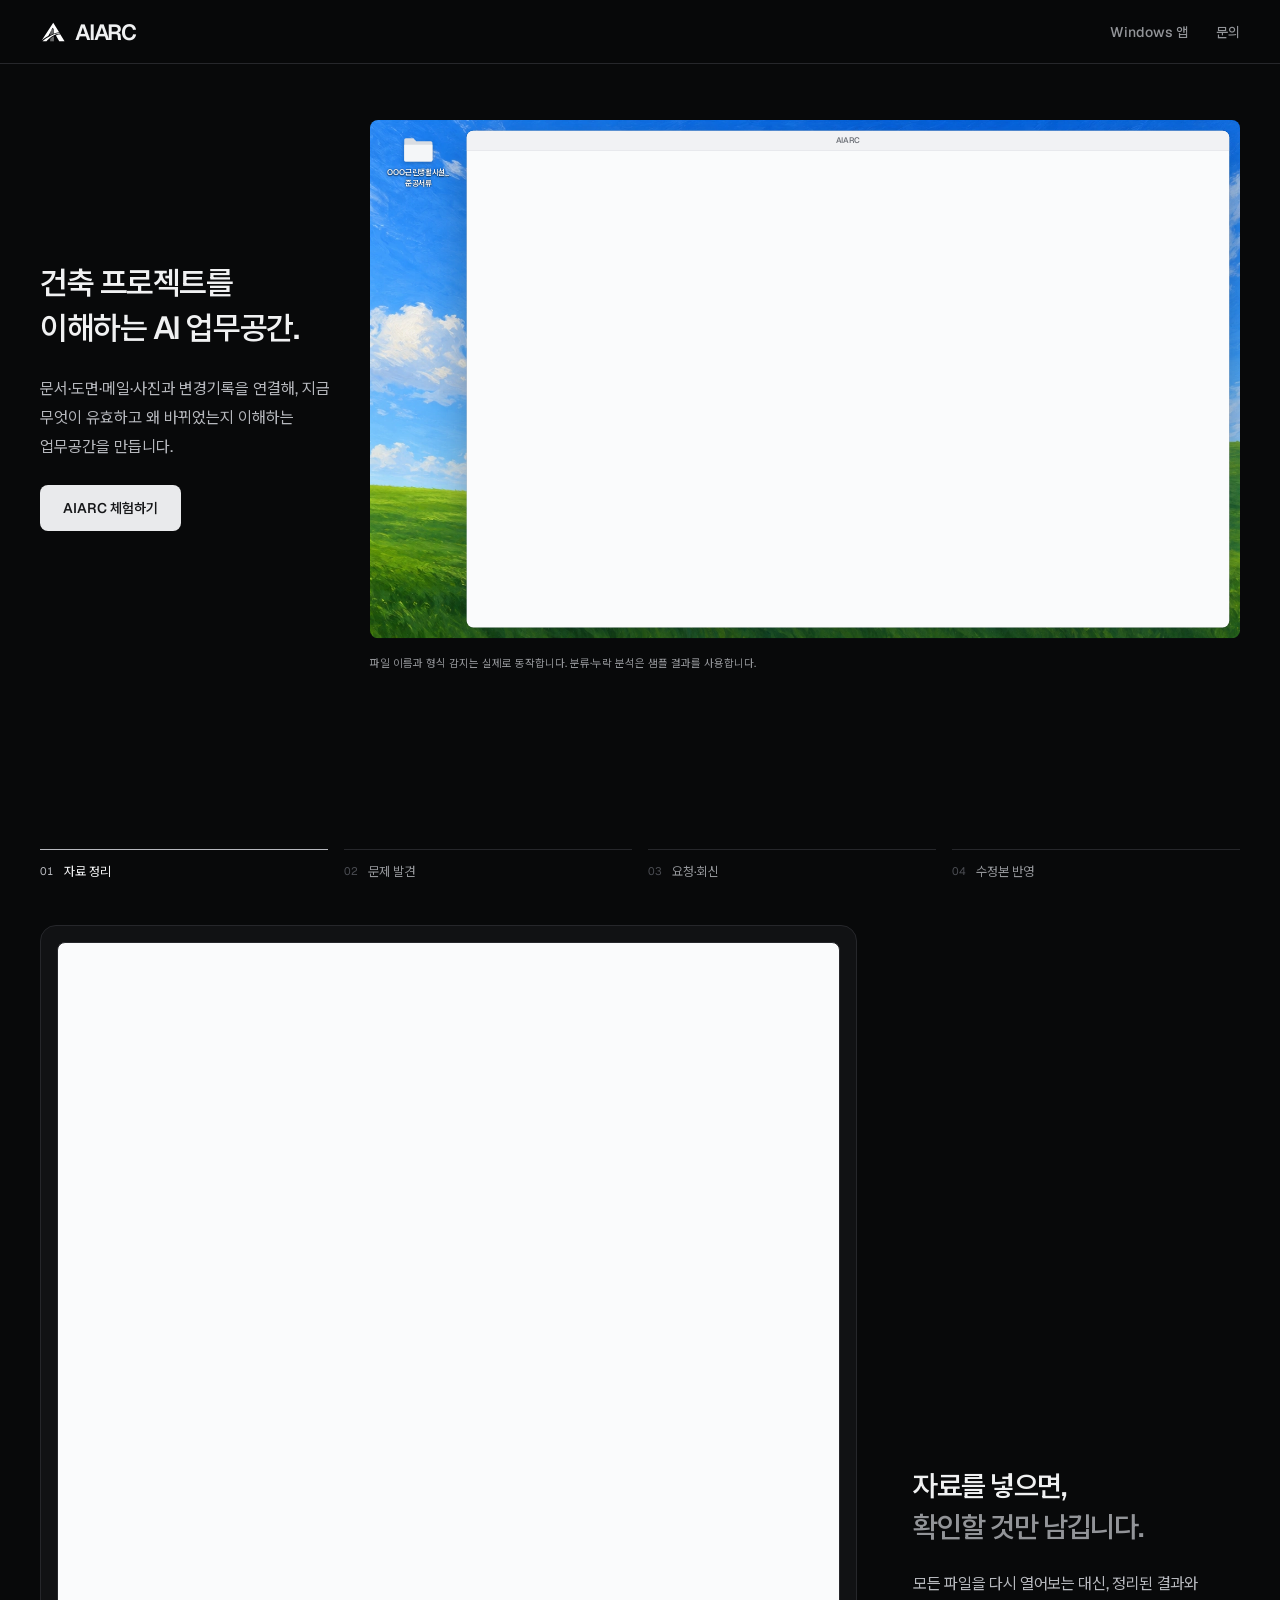
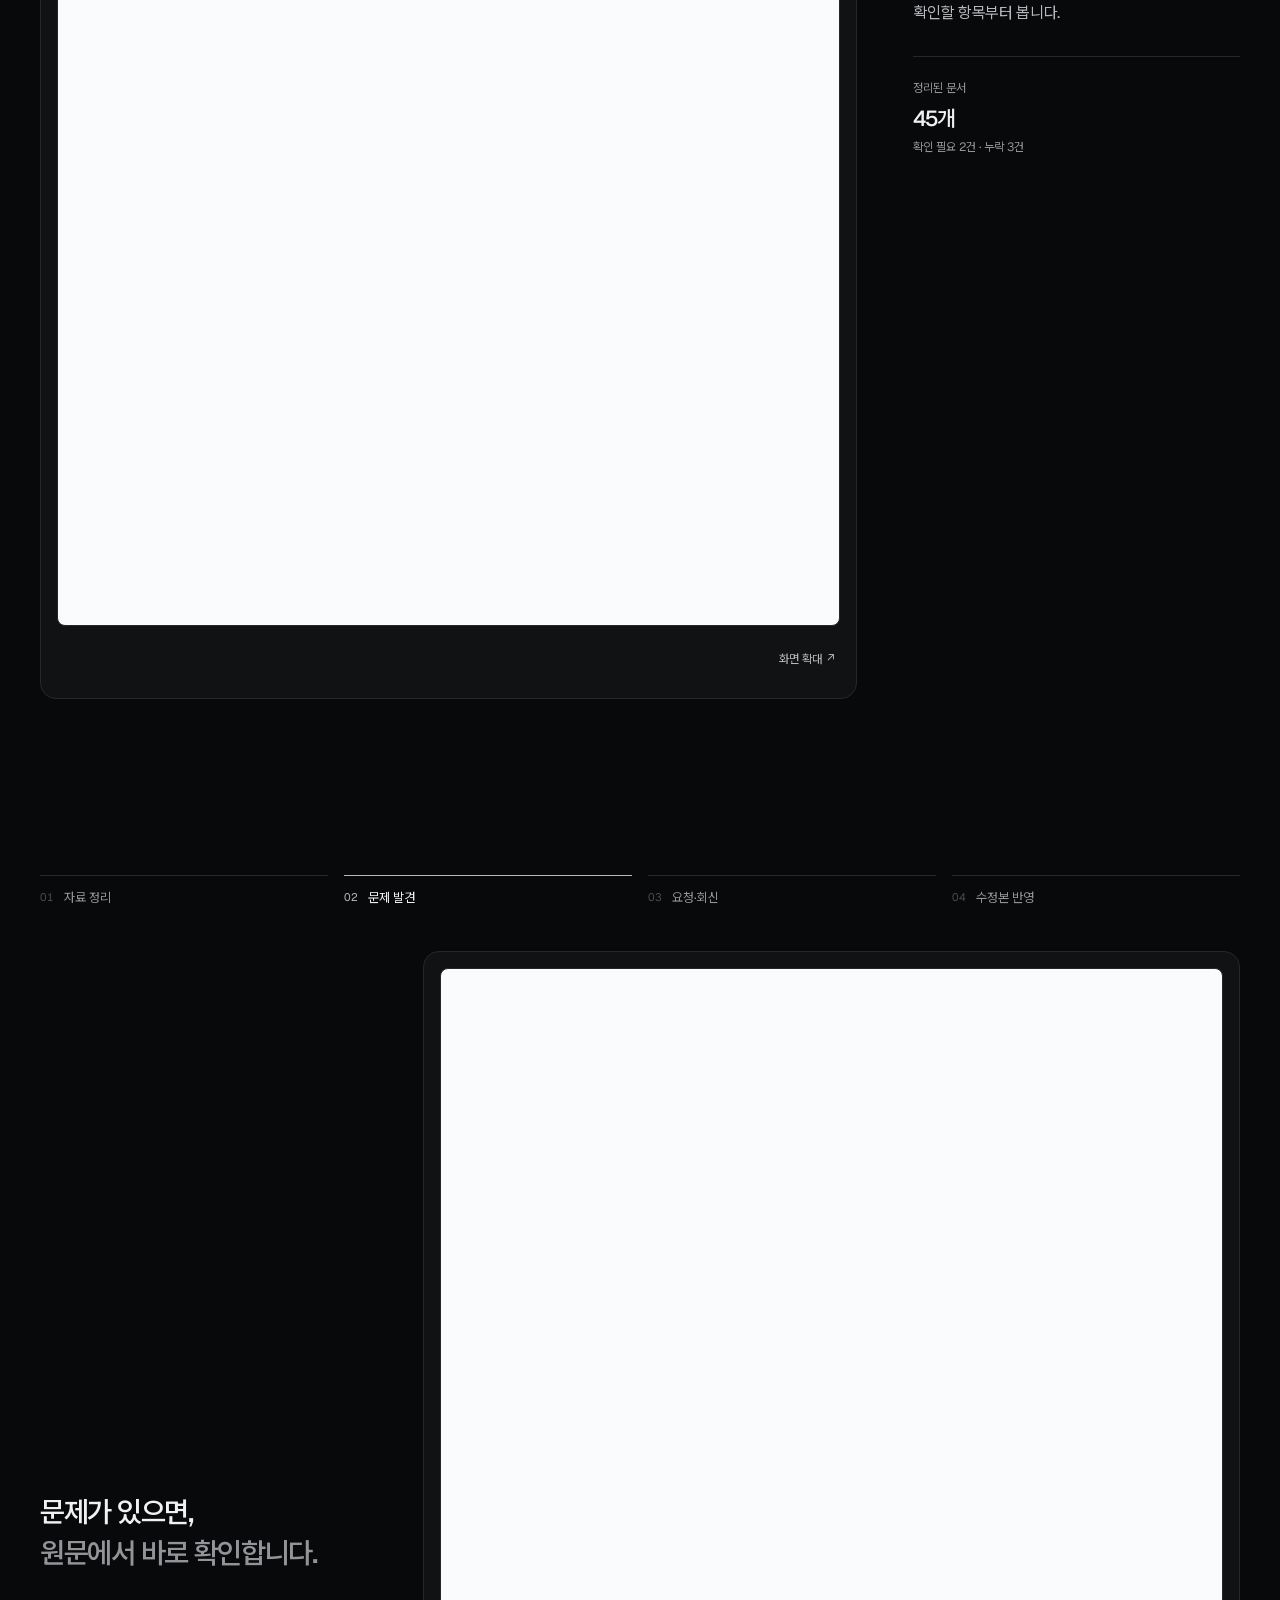
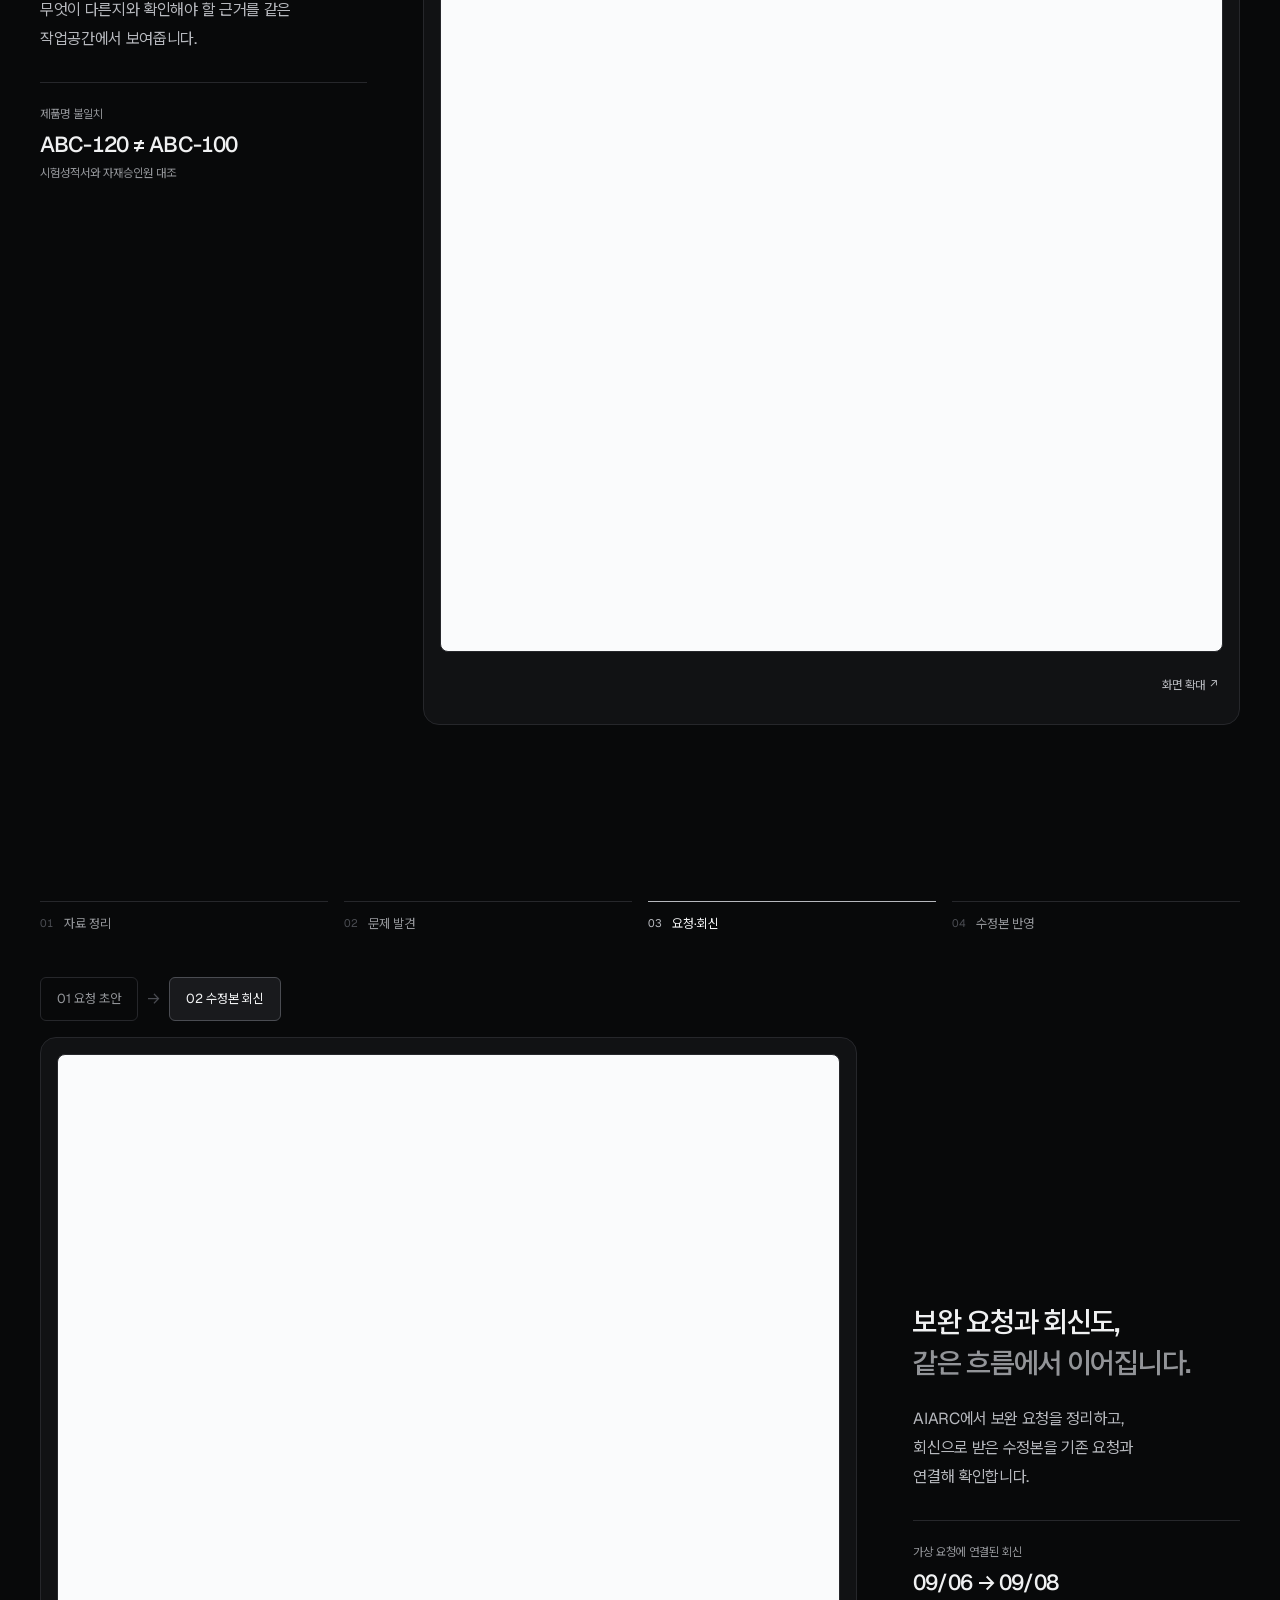
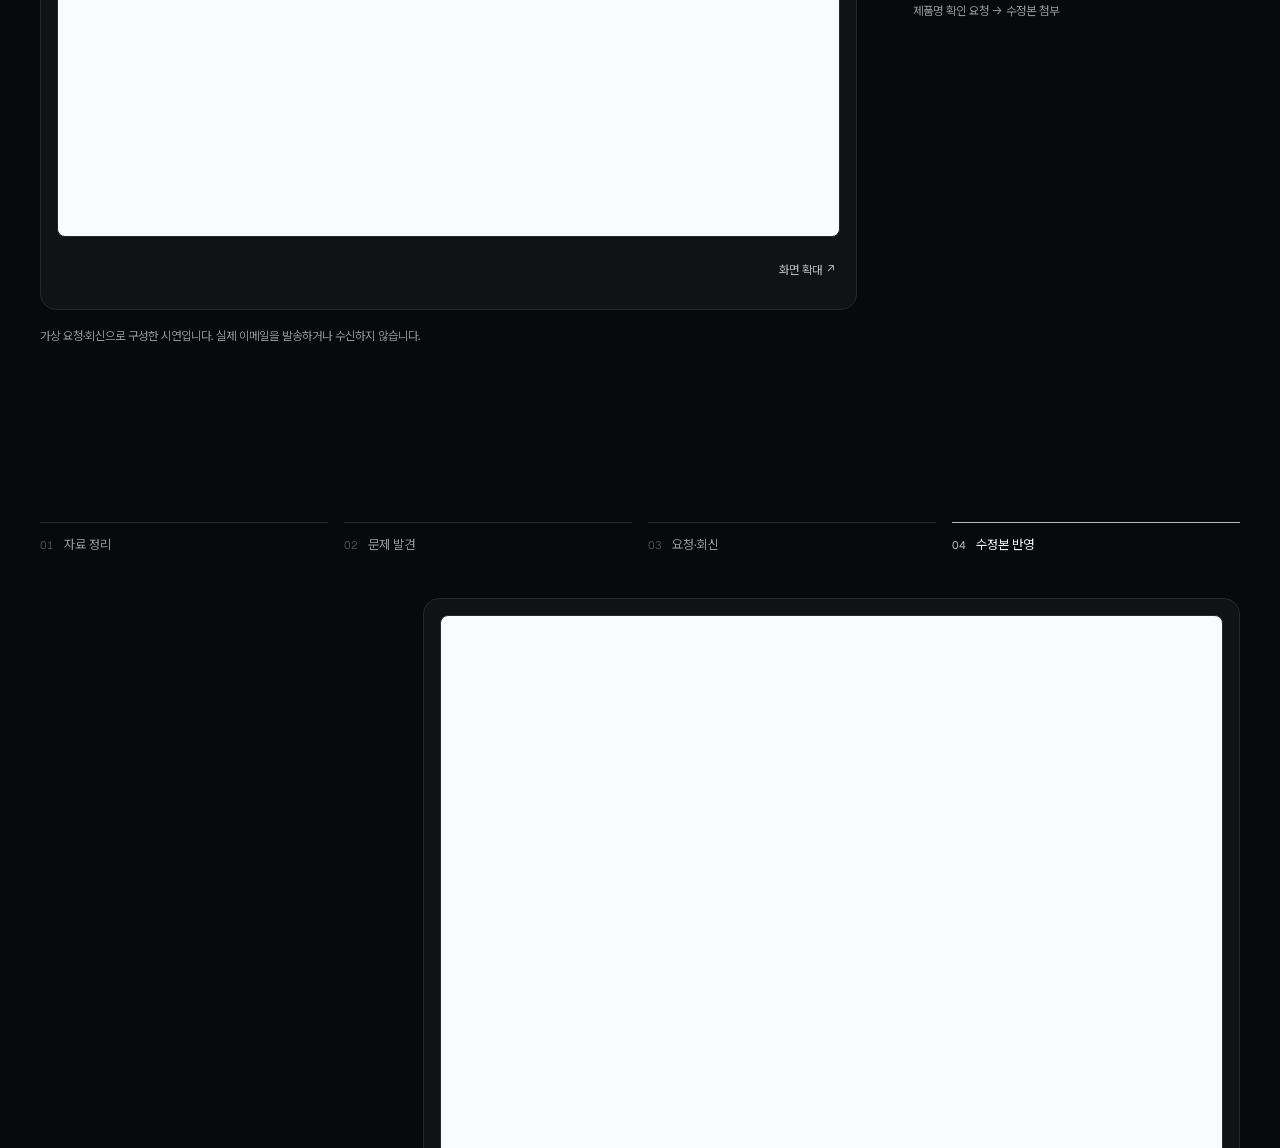
==== commit 78aa2e2a: "Preserve hero stage proportions and alternate product chapters" ====
--- a/index.html
+++ b/index.html
@@ -35,12 +35,16 @@
 
   <main id="main">
     <section class="hero wrap" id="product">
+      <div class="hero-copy">
       <h1>건축 프로젝트를 이해하는<br> AI 업무공간.</h1>
       <div class="hero-row">
         <p>문서·도면·메일·사진과 변경기록을 연결해,<br> 지금 무엇이 유효하고 왜 바뀌었는지 이해하는 업무공간을 만듭니다.</p>
         <button class="button" type="button" data-try>AIARC 체험하기</button>
       </div>
 
+      </div>
+      <div class="hero-demo">
+      <div class="stage-host">
       <div class="stage" id="try" data-state="idle">
         <picture class="wallpaper">
           <source srcset="./landing/assets/wallpaper.webp" type="image/webp">
@@ -64,9 +68,11 @@
         </div>
         <span class="cursor" aria-hidden="true"><svg viewBox="0 0 22 26" focusable="false"><path d="M3 2.5v19l4.9-4.6 3.2 7.3 3.3-1.5-3.2-7.2H18Z"/></svg><i></i></span>
       </div>
+      </div>
       <div class="stage-foot">
         <p>파일 이름과 형식 감지는 실제로 동작합니다. 분류·누락 분석은 샘플 결과를 사용합니다.</p>
         <button class="text-link" type="button" data-replay hidden>다시 보기</button>
+      </div>
       </div>
       <p class="sr-only" id="stage-status" aria-live="polite"></p>
     </section>
--- a/landing/style.css
+++ b/landing/style.css
@@ -217,6 +217,27 @@
 .chapter-visual .shot-expand{position:static;display:block;width:max-content;opacity:1;margin:12px 0 0 auto;min-height:44px;padding:13px 4px 0;border:0;background:none;color:var(--soft)}
 .chapter-visual .mail-switch{margin:0 0 16px}
 .chapter .stage-foot{width:auto;margin:16px 0 0}
+
+.hero-copy,.hero-demo,.stage-host{min-width:0}
+@media(min-width:1280px){
+  .hero{max-width:1760px;display:grid;grid-template-columns:minmax(260px,1fr) minmax(0,3fr);gap:40px;align-items:center;padding-top:56px;padding-bottom:88px}
+  .hero h1{font-size:clamp(30px,2.5vw,44px);line-height:1.4}
+  .hero h1 br,.hero-row p br{display:none}
+  .hero-row{flex-direction:column;align-items:flex-start;gap:24px;margin-top:24px}
+  .hero-row p{font-size:16px;line-height:1.8}
+  .stage-host{position:relative;aspect-ratio:1296 / 772}
+  .stage-host .stage{position:absolute;left:0;top:0;width:1296px;height:772px;margin:0;max-width:none;padding:16px;grid-template-columns:112px minmax(0,1fr);gap:16px;transform:scale(var(--stage-scale,1));transform-origin:top left}
+  .stage-host .window{width:100%;max-width:none}
+  .hero-demo .stage-foot{font-size:11px;gap:12px}
+}
+@media(min-width:1024px){
+  #organize,#email-workflow{grid-template-columns:minmax(0,2fr) minmax(270px,.8fr)}
+  #organize .chapter-heading,#email-workflow .chapter-heading{grid-column:2;grid-row:2}
+  #organize .chapter-visual,#email-workflow .chapter-visual{grid-column:1;grid-row:2}
+}
+@media(min-width:1600px){
+  #organize,#email-workflow{grid-template-columns:minmax(0,2.2fr) minmax(320px,.8fr)}
+}
 @media(min-width:1600px){.chapter{max-width:1760px;grid-template-columns:minmax(320px,.8fr) minmax(0,2.2fr);column-gap:72px}}
 @media(max-width:1023px){
   .chapter{grid-template-columns:1fr;gap:28px;padding-block:64px}
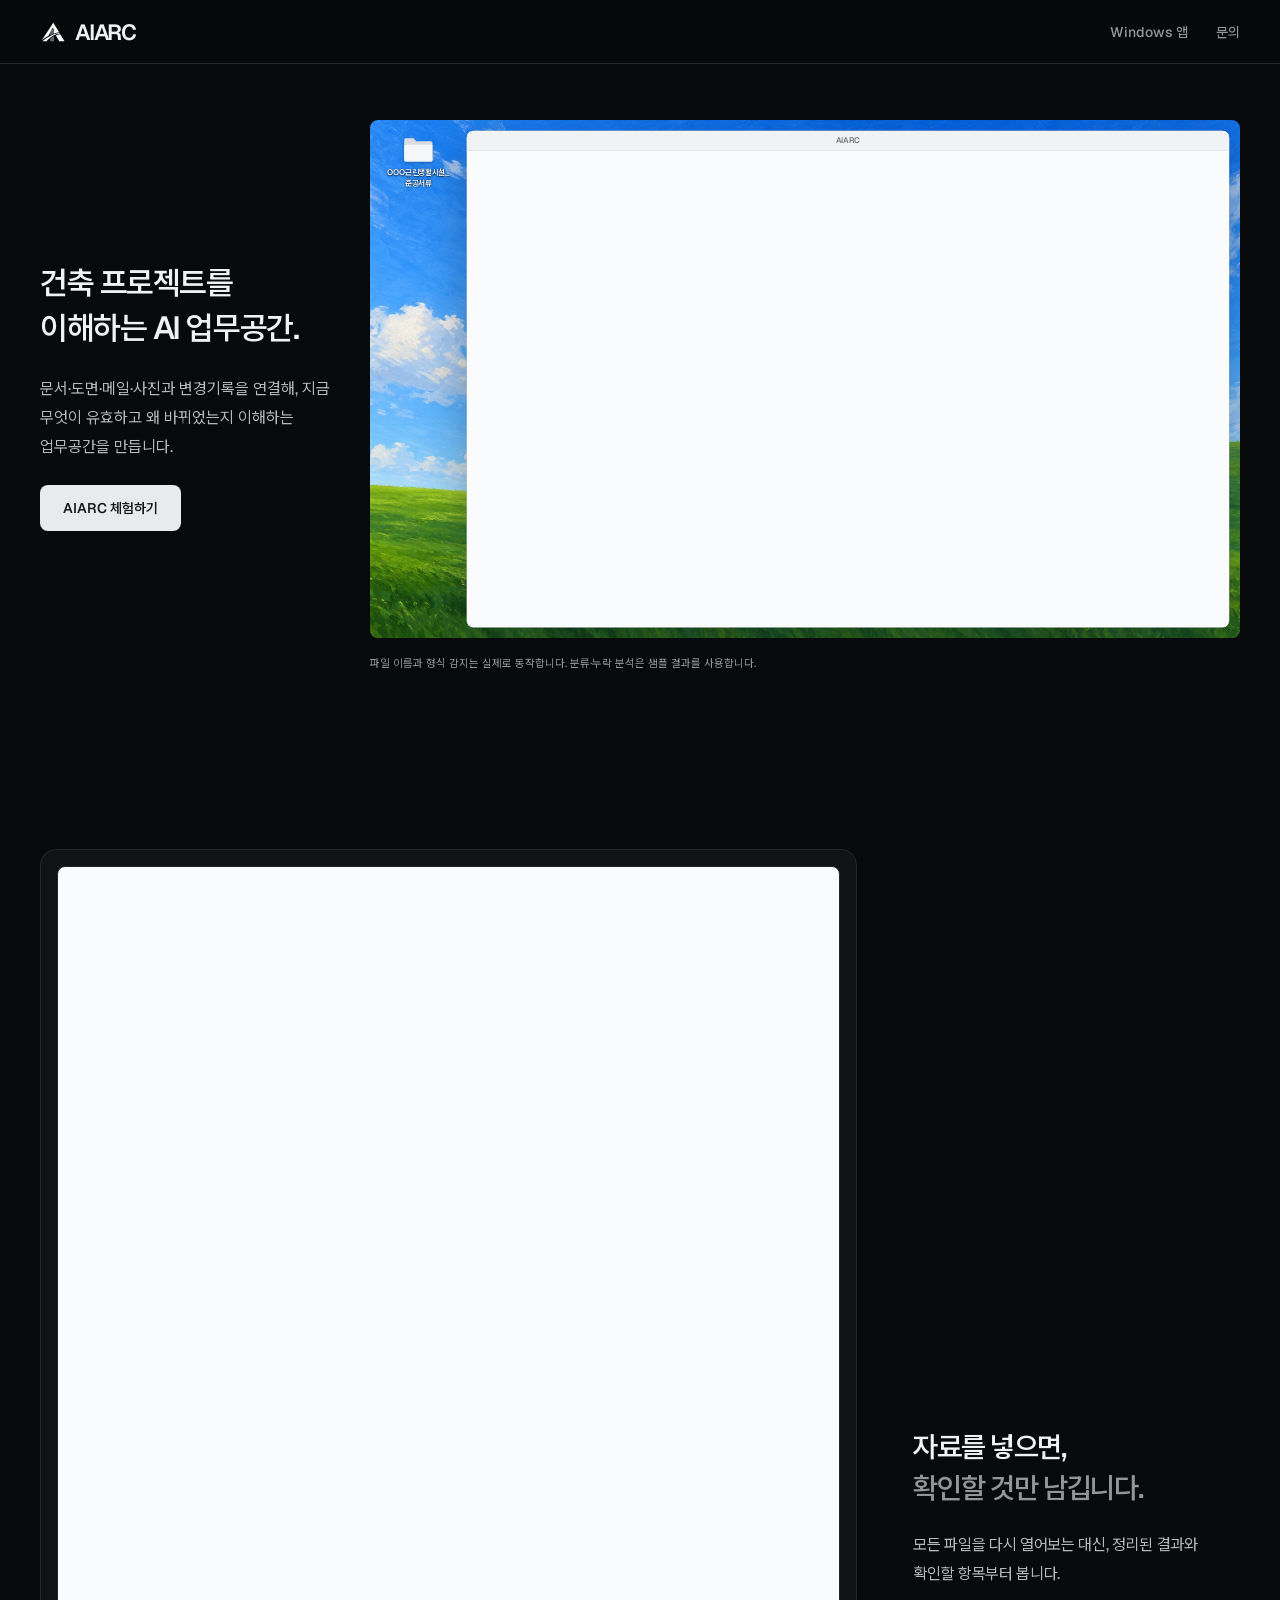
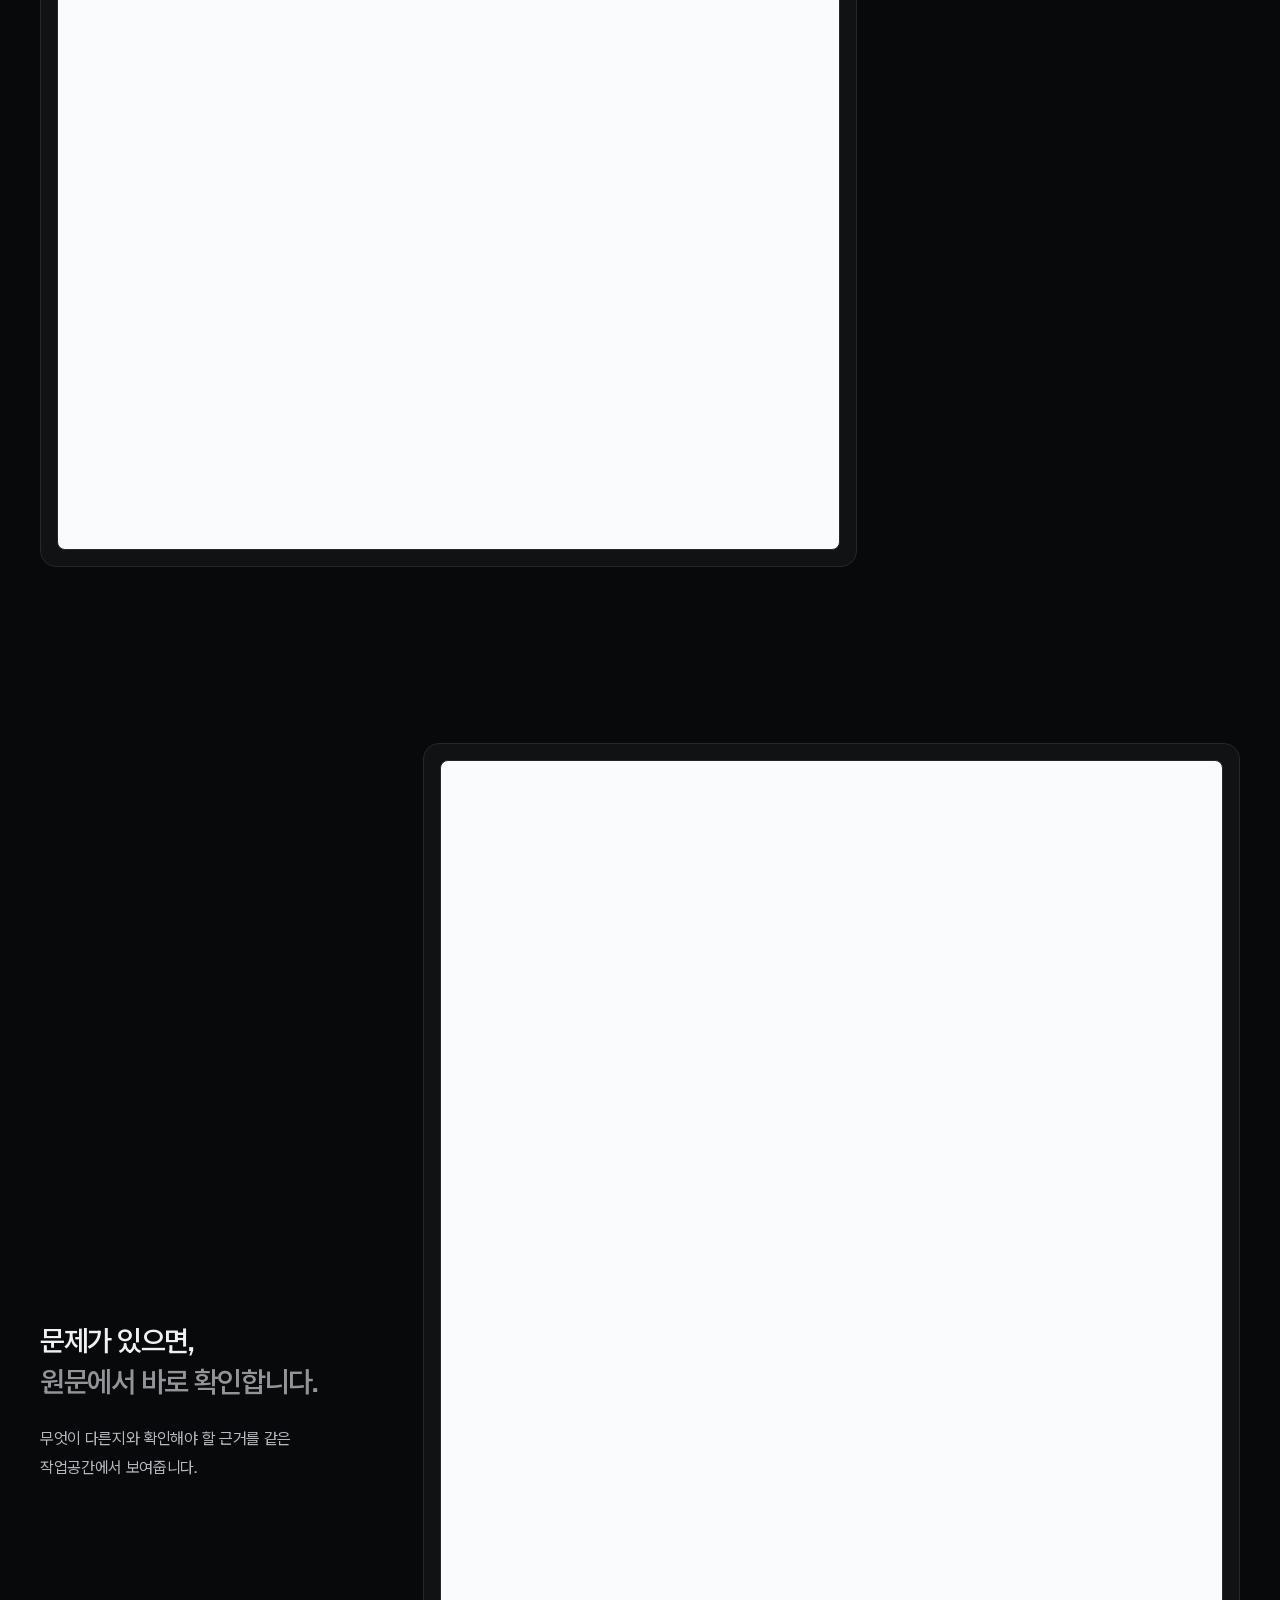
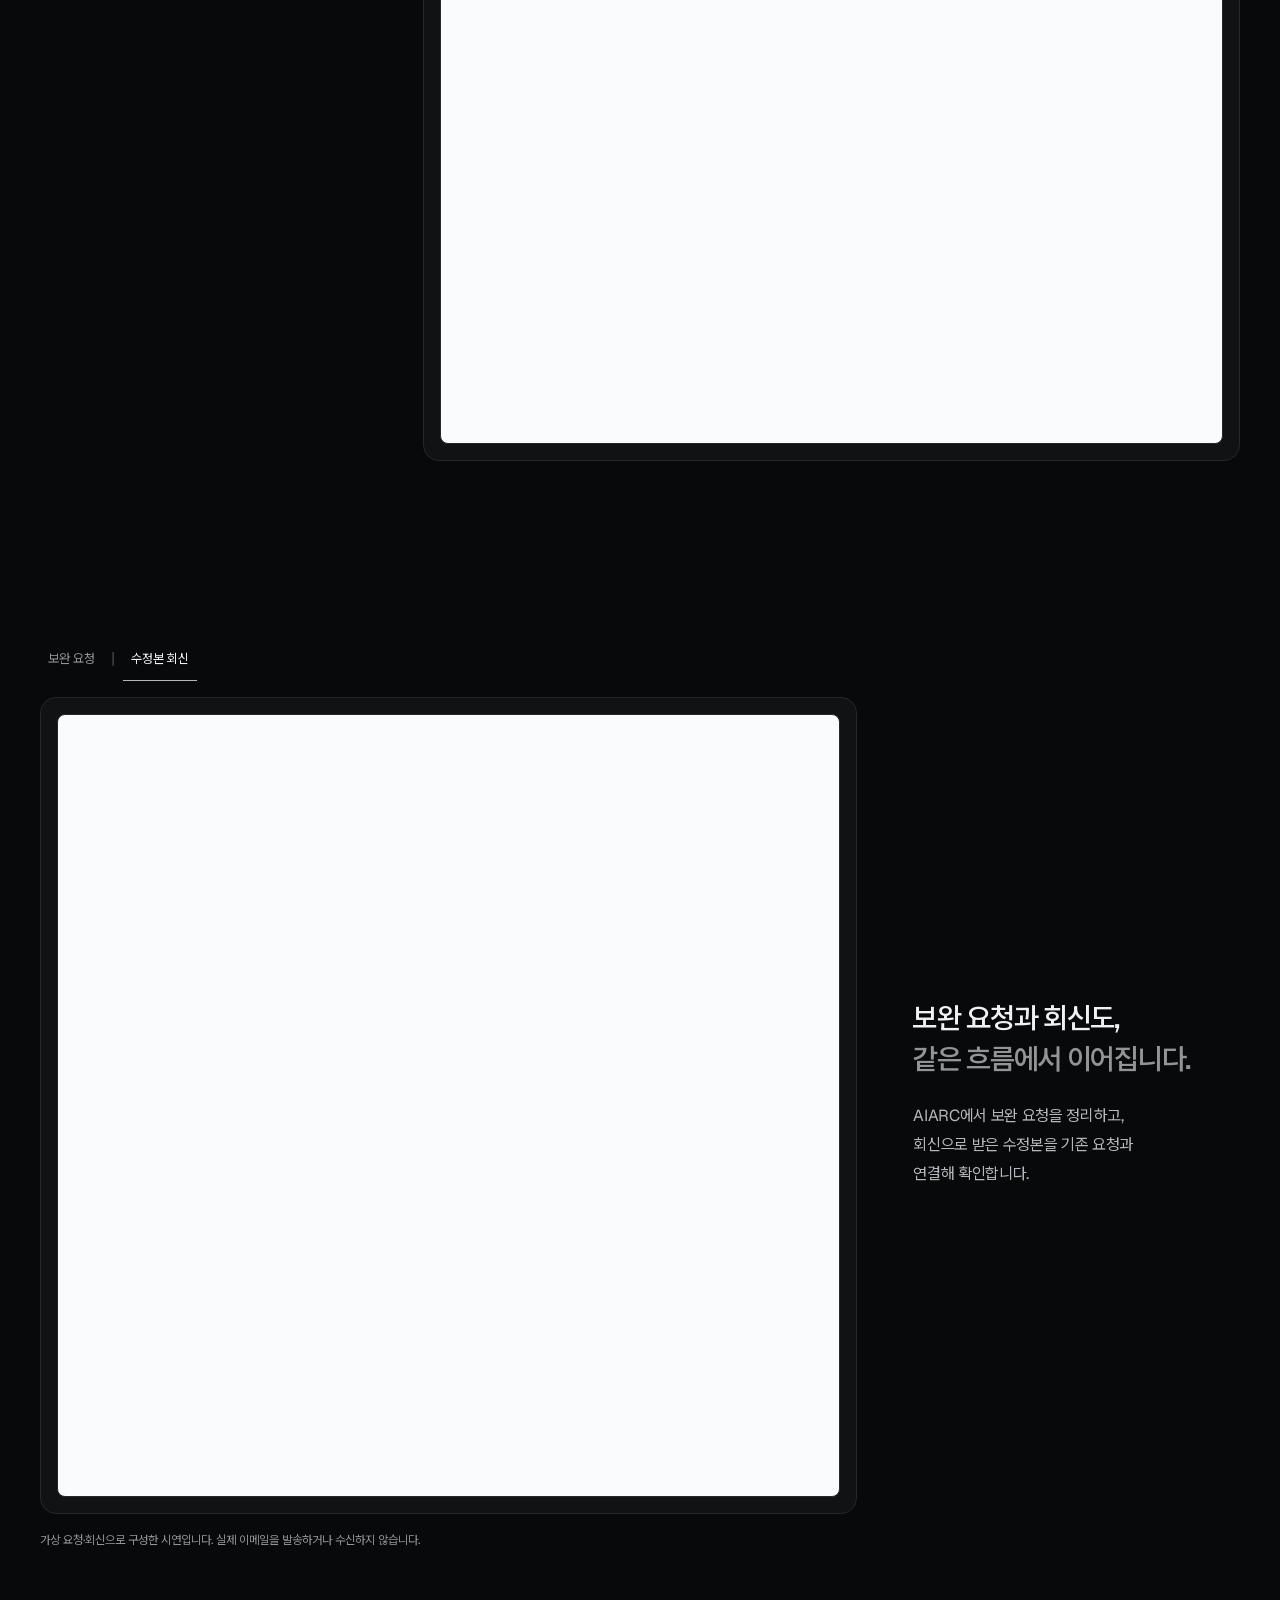
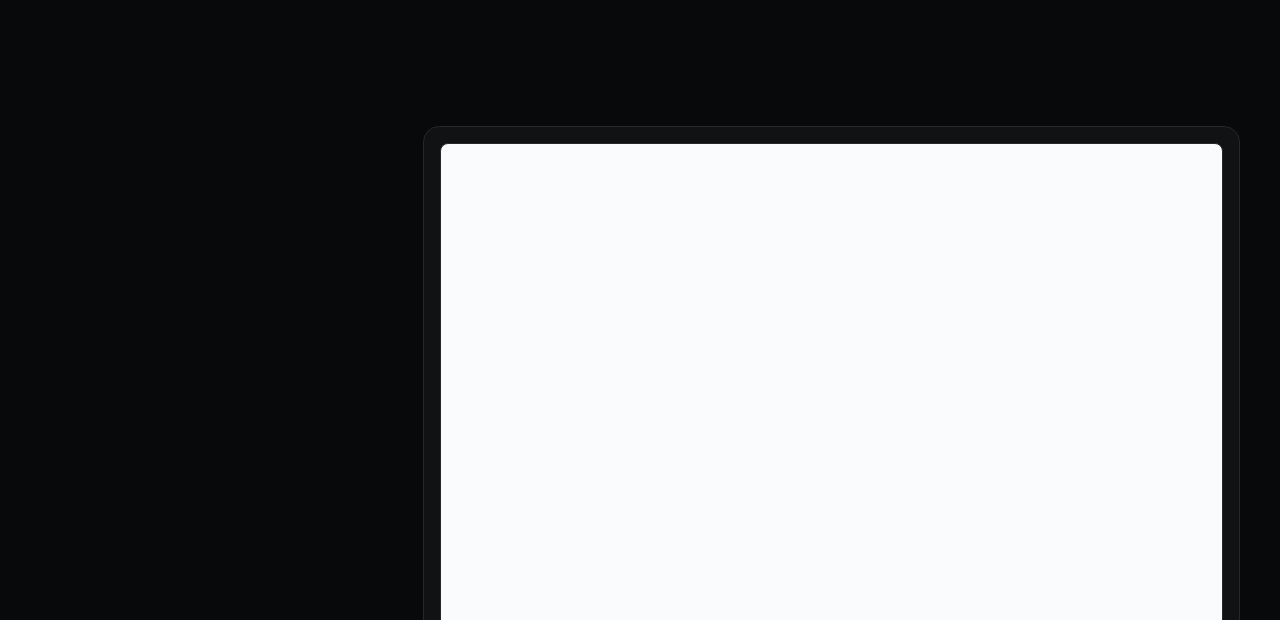
==== commit 296536bc: "Simplify chapter copy and mail tabs, keep mobile inspection" ====
--- a/index.html
+++ b/index.html
@@ -78,19 +78,12 @@
     </section>
 
     <section class="section chapter wrap" id="organize">
-      <nav class="chapter-steps" aria-label="자료 정리 — 제품 흐름">
-        <a href="#organize" aria-current="step"><span>01</span>자료 정리</a>
-        <a href="#evidence"><span>02</span>문제 발견</a>
-        <a href="#email-workflow"><span>03</span>요청·회신</a>
-        <a href="#revision"><span>04</span>수정본 반영</a>
-      </nav>
 
       <div class="chapter-heading">
       <div>
       <h2>자료를 넣으면,<br> <span>확인할 것만 남깁니다.</span></h2>
       <p class="lead">모든 파일을 다시 열어보는 대신, 정리된 결과와 확인할 항목부터 봅니다.</p>
       </div>
-      <div class="chapter-proof"><span>정리된 문서</span><strong>45개</strong><small>확인 필요 2건 · 누락 3건</small></div>
       </div>
       <div class="chapter-visual">
       <a class="shot-link" href="./landing/assets/chapter-organized-desktop.webp" data-image-viewer aria-label="자료 정리 전체 앱 화면 확대">
@@ -105,19 +98,12 @@
     </section>
 
     <section class="section chapter wrap" id="evidence">
-      <nav class="chapter-steps" aria-label="문제 발견 — 제품 흐름">
-        <a href="#organize"><span>01</span>자료 정리</a>
-        <a href="#evidence" aria-current="step"><span>02</span>문제 발견</a>
-        <a href="#email-workflow"><span>03</span>요청·회신</a>
-        <a href="#revision"><span>04</span>수정본 반영</a>
-      </nav>
 
       <div class="chapter-heading">
       <div>
       <h2>문제가 있으면,<br> <span>원문에서 바로 확인합니다.</span></h2>
       <p class="lead">무엇이 다른지와 확인해야 할 근거를 같은 작업공간에서 보여줍니다.</p>
       </div>
-      <div class="chapter-proof"><span>제품명 불일치</span><strong>ABC-120 ≠ ABC-100</strong><small>시험성적서와 자재승인원 대조</small></div>
       </div>
       <div class="chapter-visual">
       <a class="shot-link" href="./landing/assets/chapter-evidence-desktop.webp" data-image-viewer aria-label="문제 발견 전체 앱 화면 확대">
@@ -132,25 +118,18 @@
     </section>
 
     <section class="section chapter wrap" id="email-workflow">
-      <nav class="chapter-steps" aria-label="요청·회신 — 제품 흐름">
-        <a href="#organize"><span>01</span>자료 정리</a>
-        <a href="#evidence"><span>02</span>문제 발견</a>
-        <a href="#email-workflow" aria-current="step"><span>03</span>요청·회신</a>
-        <a href="#revision"><span>04</span>수정본 반영</a>
-      </nav>
 
       <div class="chapter-heading">
       <div>
       <h2>보완 요청과 회신도,<br> <span>같은 흐름에서 이어집니다.</span></h2>
       <p class="lead">AIARC에서 보완 요청을 정리하고,<br> 회신으로 받은 수정본을 기존 요청과 연결해 확인합니다.</p>
       </div>
-      <div class="chapter-proof"><span>가상 요청에 연결된 회신</span><strong>09/06 → 09/08</strong><small>제품명 확인 요청 → 수정본 첨부</small></div>
       </div>
       <div class="chapter-visual">
       <div class="mail-switch" role="group" aria-label="메일 시연 화면 선택">
-        <button type="button" data-mail-view="request" aria-pressed="false">01 요청 초안</button>
-        <span aria-hidden="true">→</span>
-        <button type="button" data-mail-view="email" aria-pressed="true">02 수정본 회신</button>
+        <button type="button" data-mail-view="request" aria-pressed="false">보완 요청</button>
+        <span aria-hidden="true">|</span>
+        <button type="button" data-mail-view="email" aria-pressed="true">수정본 회신</button>
       </div>
       <a class="shot-link" href="./landing/assets/chapter-email-desktop.webp" data-image-viewer aria-label="요청·회신 전체 앱 화면 확대">
       <picture class="product-shot">
@@ -166,19 +145,12 @@
     </section>
 
     <section class="section chapter wrap" id="revision">
-      <nav class="chapter-steps" aria-label="수정본 반영 — 제품 흐름">
-        <a href="#organize"><span>01</span>자료 정리</a>
-        <a href="#evidence"><span>02</span>문제 발견</a>
-        <a href="#email-workflow"><span>03</span>요청·회신</a>
-        <a href="#revision" aria-current="step"><span>04</span>수정본 반영</a>
-      </nav>
 
       <div class="chapter-heading">
       <div>
       <h2>수정본이 도착하면,<br> <span>프로젝트 상태도 바뀝니다.</span></h2>
       <p class="lead">이전 원문과 변경 이력은 그대로 보존합니다.</p>
       </div>
-      <div class="chapter-proof"><span>제품명 일치 확인</span><strong>ABC-100</strong><small>이전 원문과 변경 이력 보존</small></div>
       </div>
       <div class="chapter-visual">
       <a class="shot-link" href="./landing/assets/chapter-revision-desktop.webp" data-image-viewer aria-label="수정본 반영 전체 앱 화면 확대">
--- a/landing/style.css
+++ b/landing/style.css
@@ -159,16 +159,16 @@
   .chapter h2,.chapter .lead{margin-left:calc((100% - min(1240px,88%)) / 2)}
 }
 /* One sample case, four connected steps. The original app captures stay intact. */
-.chapter-steps{display:grid;grid-template-columns:repeat(4,minmax(0,1fr));gap:16px;margin-bottom:36px}
-.chapter-steps a{display:flex;align-items:center;gap:10px;min-height:44px;padding-block:12px;border-top:1px solid var(--line);font-size:13px;color:var(--muted)}
-.chapter-steps a span{font-size:11px;font-variant-numeric:tabular-nums;color:var(--figure)}
-.chapter-steps a[aria-current=step]{border-color:var(--soft);color:var(--text)}
-.chapter-steps a[aria-current=step] span{color:var(--soft)}
-.chapter-steps a:hover{color:var(--text)}
+
+
+
+
+
+
 .chapter-heading{display:grid;grid-template-columns:minmax(0,1fr) auto;gap:36px;align-items:end}
-.chapter-proof{border-left:1px solid var(--figure);padding-left:24px;display:grid;gap:9px;min-width:250px}
-.chapter-proof span,.chapter-proof small{font-size:12px;color:var(--muted);line-height:1.6}
-.chapter-proof strong{font-size:clamp(23px,2.1vw,30px);font-weight:520;letter-spacing:-.04em;font-variant-numeric:tabular-nums}
+
+
+
 .shot-link{display:block;position:relative;margin-top:36px;border-radius:12px}
 .shot-link .product-shot{margin:0;max-width:none}
 .shot-expand{position:absolute;right:12px;bottom:12px;min-height:36px;padding:9px 12px;border:1px solid #44474c;border-radius:6px;background:#17191c;color:#e9eaec;font-size:12px;opacity:0;transition:opacity .15s}
@@ -192,10 +192,10 @@
 .image-viewer[data-zoomed] .image-viewer-scroll img{width:1280px;max-width:none;max-height:none;margin:0}
 .image-viewer-note{padding:12px 24px;border-top:1px solid var(--line)}
 body:has(.image-viewer[open]){overflow:hidden}
-@media(max-width:1023px){.chapter-heading{grid-template-columns:1fr;gap:24px}.chapter-proof{min-width:0;padding-left:16px}.chapter-proof strong{font-size:25px}}
+@media(max-width:1023px){.chapter-heading{grid-template-columns:1fr;gap:24px}}
 @media(max-width:760px){
-  .chapter-steps{gap:8px;margin-bottom:24px}.chapter-steps a{flex-direction:column;align-items:flex-start;gap:8px;font-size:11px}
-  .chapter-heading{gap:20px}.chapter-proof{gap:5px}.chapter-proof strong{font-size:24px}
+
+  .chapter-heading{gap:20px}
   .shot-link{margin-top:24px}.shot-expand{position:static;display:block;width:max-content;margin:10px 0 0 auto;opacity:1;background:none;border-color:var(--line);min-height:44px;padding:13px 14px}
   .image-viewer-bar{align-items:flex-start;flex-wrap:wrap;padding:12px 16px}.image-viewer-bar h2{font-size:15px}.image-viewer-bar p{font-size:11px}
   .image-viewer-scroll{padding:12px}.image-viewer-note{padding:12px 16px}
@@ -204,13 +204,13 @@
 
 /* Product showcase: concise copy on the left, an intact app frame on the right. */
 .chapter{display:grid;grid-template-columns:minmax(270px,.8fr) minmax(0,2fr);gap:32px 56px;align-items:center;padding-block:88px}
-.chapter-steps{grid-column:1 / -1;margin-bottom:0}
+
 .chapter-heading{display:flex;flex-direction:column;align-items:flex-start;gap:28px;min-width:0}
 .chapter h2,.chapter .lead{margin-left:0}
 .chapter h2{font-size:clamp(27px,2.25vw,36px);line-height:1.42;text-wrap:pretty}
 .chapter .lead{font-size:16px;line-height:1.8;margin-top:22px}
-.chapter-proof{min-width:0;border-left:0;border-top:1px solid var(--line);padding:22px 0 0;gap:6px;width:100%}
-.chapter-proof strong{font-size:clamp(21px,1.7vw,27px)}
+
+
 .chapter-visual{min-width:0}
 .chapter-visual .shot-link{margin:0;padding:16px;background:var(--surface);border:1px solid var(--line);border-radius:16px}
 .chapter-visual .product-shot{width:100%;margin:0;border-radius:8px}
@@ -232,8 +232,8 @@
 }
 @media(min-width:1024px){
   #organize,#email-workflow{grid-template-columns:minmax(0,2fr) minmax(270px,.8fr)}
-  #organize .chapter-heading,#email-workflow .chapter-heading{grid-column:2;grid-row:2}
-  #organize .chapter-visual,#email-workflow .chapter-visual{grid-column:1;grid-row:2}
+  #organize .chapter-heading,#email-workflow .chapter-heading{grid-column:2;grid-row:1}
+  #organize .chapter-visual,#email-workflow .chapter-visual{grid-column:1;grid-row:1}
 }
 @media(min-width:1600px){
   #organize,#email-workflow{grid-template-columns:minmax(0,2.2fr) minmax(320px,.8fr)}
@@ -242,12 +242,18 @@
 @media(max-width:1023px){
   .chapter{grid-template-columns:1fr;gap:28px;padding-block:64px}
   .chapter-heading{display:grid;grid-template-columns:minmax(0,1fr) minmax(220px,.7fr);align-items:center;gap:32px}
-  .chapter-proof{border-top:0;border-left:1px solid var(--line);padding:0 0 0 24px}
+
   .chapter-visual{width:100%}
 }
 @media(max-width:760px){
   .chapter{padding-block:48px;gap:24px}.chapter-heading{display:flex;gap:20px}
   .chapter h2{font-size:27px}.chapter .lead{margin-top:16px}
-  .chapter-proof{border-left:0;border-top:1px solid var(--line);padding:16px 0 0;gap:4px}
+
   .chapter-visual .shot-link{padding:8px;border-radius:12px}.chapter-visual .shot-expand{margin-top:4px}
 }
+
+/* Keep the chapters focused on copy and images; mobile retains image inspection. */
+.mail-switch button{border:0;border-radius:0;background:none;padding:10px 8px}
+.mail-switch button[aria-pressed=true]{background:none;border-bottom:1px solid var(--soft)}
+@media(min-width:761px){.chapter-visual .shot-expand{display:none}.chapter-visual .shot-link{cursor:default}}
+@media(min-width:761px) and (max-width:1023px){.chapter-heading{grid-template-columns:1fr}}
